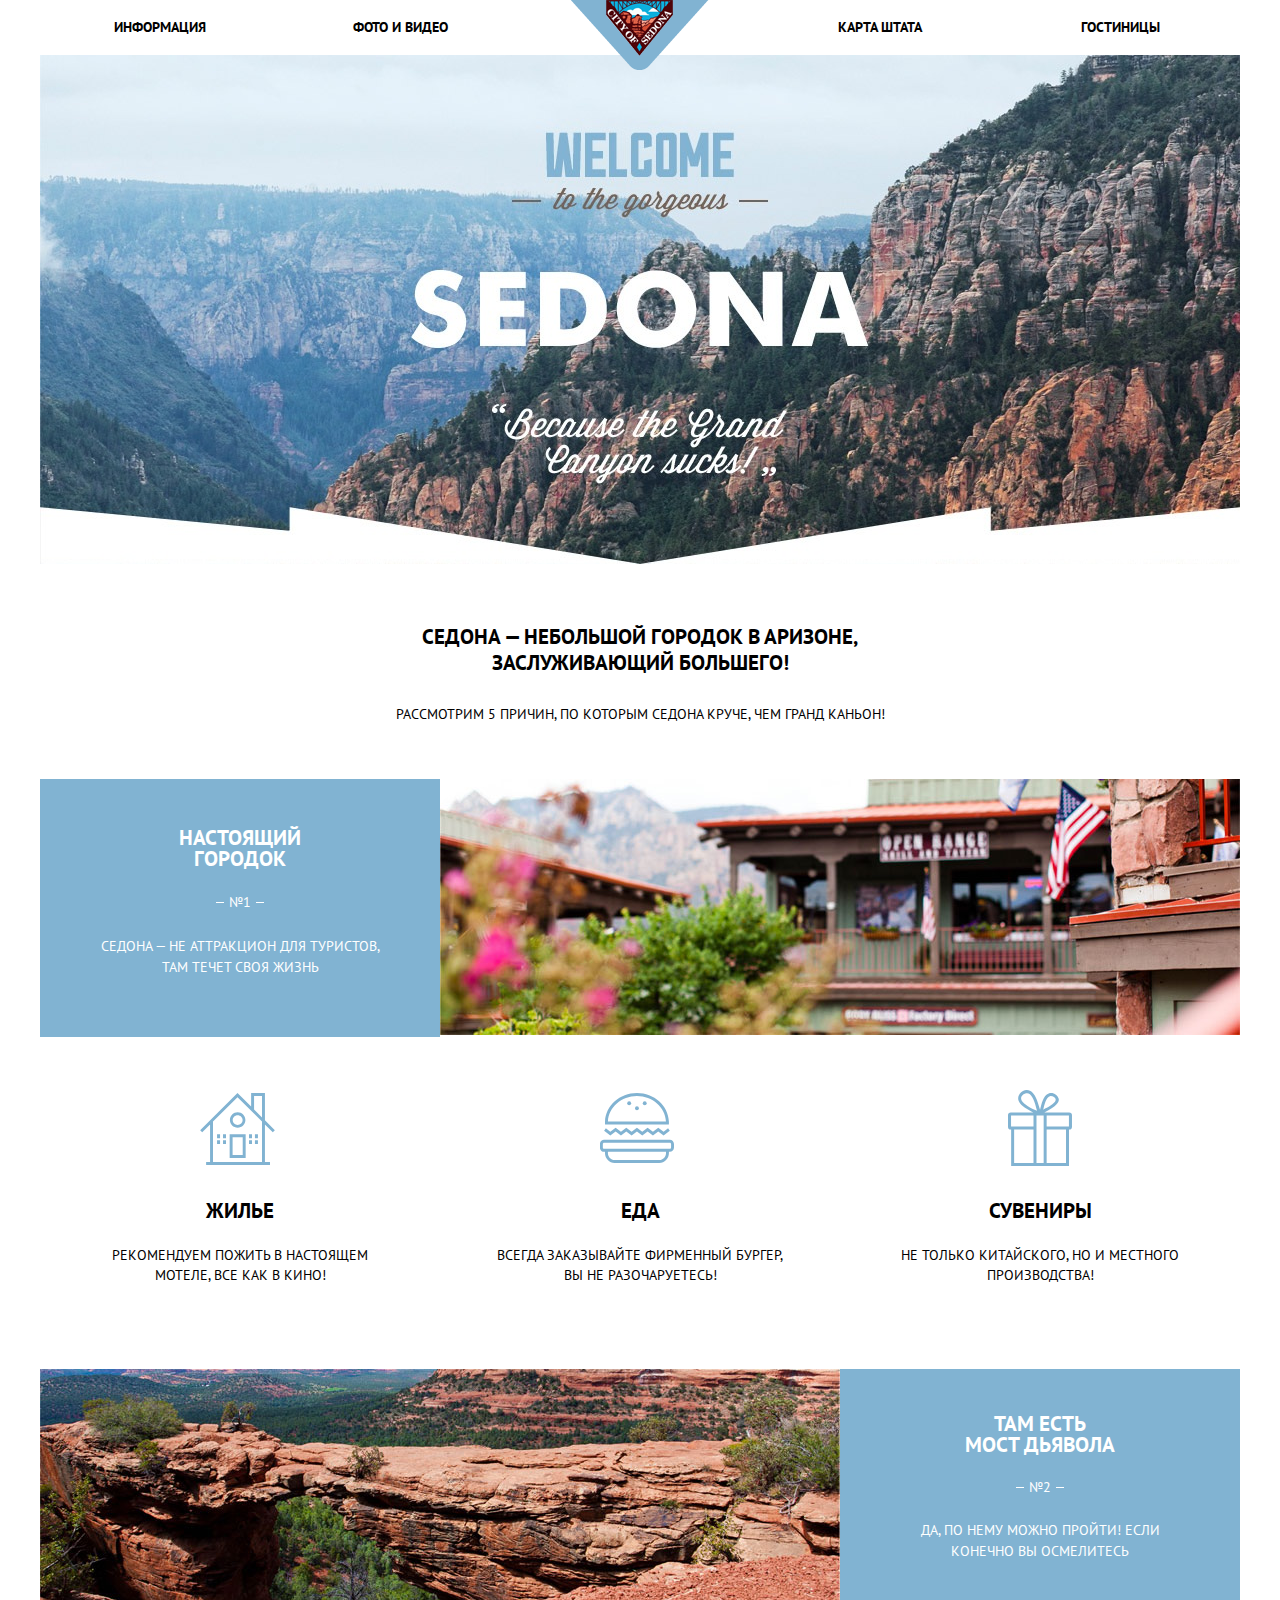
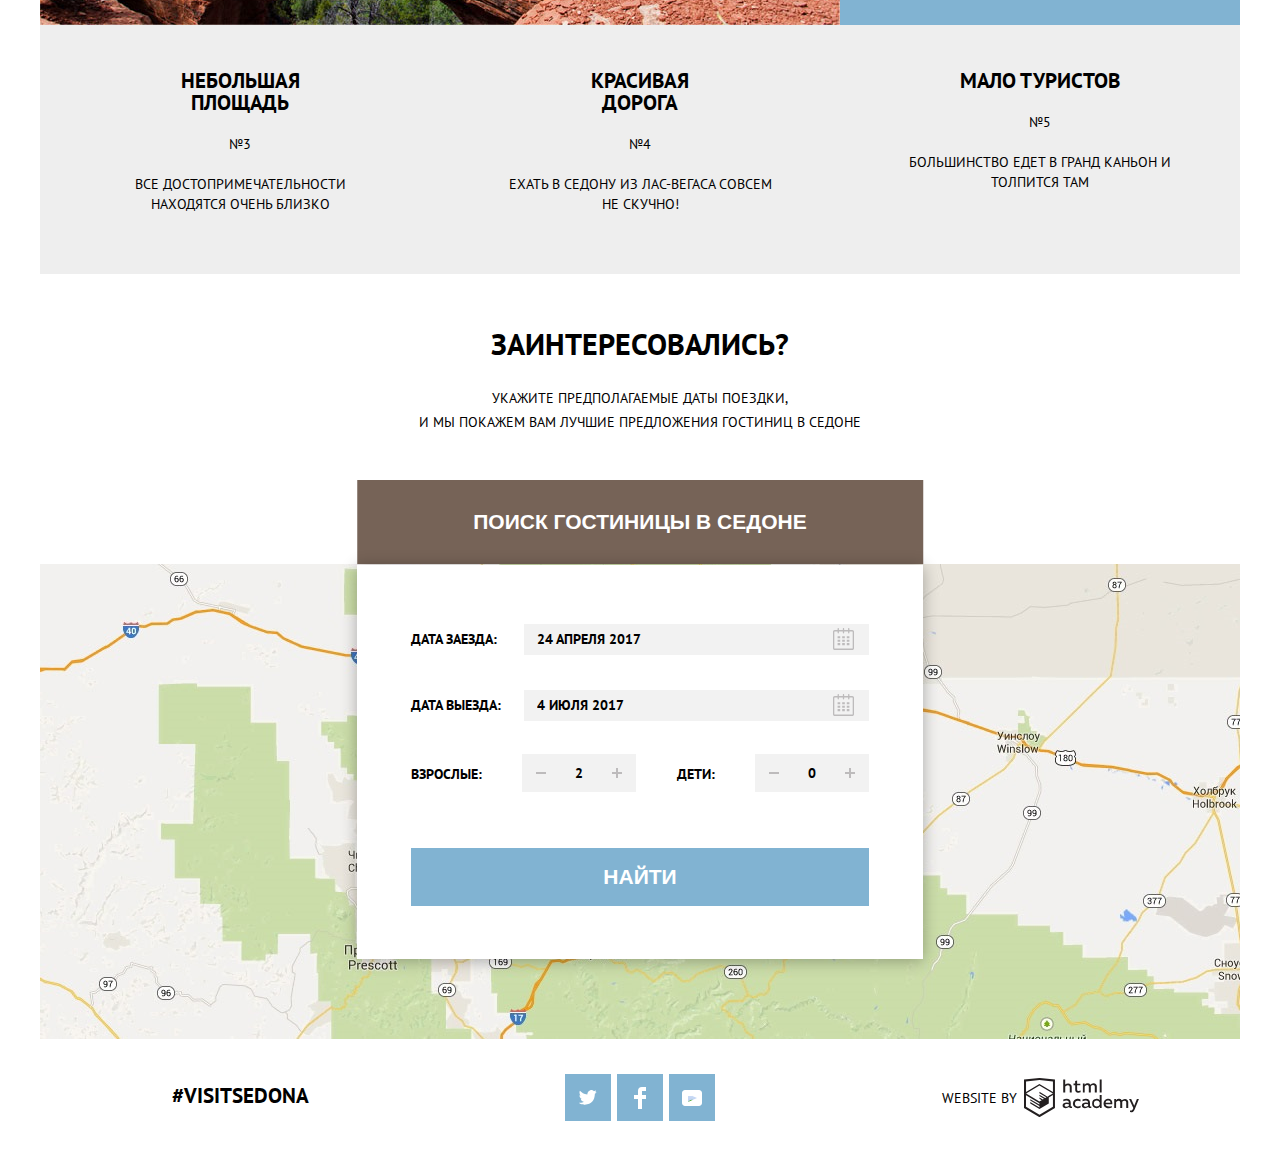
==== index.html @ 38a80d50 "Мелкие правки" ====
<!DOCTYPE html>
<html lang="ru">
  <head>
    <meta charset="utf-8">
    <title>Седона</title>
	  <link href="css/normalize.css" rel="stylesheet">
    <link rel="stylesheet" href="css/style-minimize.css">
	  <link href="https://fonts.googleapis.com/css?family=PT+Sans" rel="stylesheet">
  </head>
  <body>

    <header class="main-header">
      <nav class="main-nav">
        <ul class="site-nav site-nav-left">
          <li><a href="catalog.html">Информация</a></li>
          <li><a href="#">Фото и видео</a></li>
        </ul>
        <div class="site-logo"><img src="img/logo.png" width="138" height="70" alt="Логотип сервиса по бронированию отелей «Седона»"></div>
        <ul class="site-nav site-nav-right">
          <li><a href="#">Карта штата</a></li>
          <li><a href="#">Гостиницы</a></li>
        </ul>
      </nav>
    </header>

    <main>
      <h1 class="visually-hidden">Добро пожаловать в Седону</h1>
      <div class="background-image">
        <img src="img/background.jpg" width="1200" height="509" alt="Добро пожаловать в Седону">
      </div>

      <section class="features">
        <h2 class="visually-hidden">Преимущества</h2>

        <div class="features-header-wrapper">
          <div class="features-header">
            <h2>Седона — небольшой городок в Аризоне, заслуживающий большего!</h2>
    		    <p>Рассмотрим 5 причин, по которым Седона круче, чем Гранд Каньон!</p>
          </div>
        </div>

        <div class="features-wrapper">
		      <ul class="feature-list">
		        <li>
              <h3>Настоящий городок</h3>
              <p class="dashes">№1</p>
              <p>Седона — не аттракцион для туристов, там течет своя жизнь</p>
            </li>
          </ul>
          <img src="img/features-hotel.jpg" width="800" height="256" alt="Фото одного из отелей в Седоне">
        </div>

        <ul class="feature-list-icons">
  	      <li class="feature-list-block house-icon">
            <div>
              <h3>Жилье</h3>
              <p>Рекомендуем пожить в настоящем мотеле, все как в кино!</p>
            </div>
          </li>

          <li class="feature-list-block food-icon">
            <div>
              <h3>Еда</h3>
              <p>Всегда заказывайте фирменный бургер, вы не разочаруетесь!</p>
            </div>
          </li>

	        <li class="feature-list-block souvenir-icon">
            <div>
              <h3>Сувениры</h3>
              <p>Не только китайского, но и местного производства! </p>
            </div>
          </li>
        </ul>

        <div class="features-wrapper">
          <img src="img/features-canyon.jpg" width="800" height="256" alt="Фото одного из отелей в Седоне">
		      <ul class="feature-list devils-bridge">
		        <li>
              <h3>Там есть<br> мост Дьявола</h3>
              <p class="dashes">№2</p>
              <p>Да, по нему можно пройти! Если конечно вы осмелитесь</p>
            </li>
          </ul>
        </div>

        <ul class="feature-list-bottom">
          <li>
            <h3>Небольшая площадь</h3>
            <p>№3</p>
            <p>Все достопримечательности находятся очень близко</p>
          </li>

          <li>
            <h3>Красивая дорога</h3>
            <p>№4</p>
            <p>Ехать в Седону из Лас-Вегаса совсем не скучно!</p>
          </li>

          <li>
            <h3>Мало туристов</h3>
            <p>№5</p>
            <p>Большинство едет в Гранд Каньон и толпится там</p>
          </li>
        </ul>
      </section>

      <section class="appointment">
        <div class="appointment-wrapper">
          <div>
            <h2>Заинтересовались?</h2>
            <p>Укажите предполагаемые даты поездки,<br> и мы покажем вам лучшие предложения гостиниц в Седоне</p>
          </div>
          <button type="button" class="button-show-search">Поиск гостиницы в Седоне</button>
        </div>

				<div class="map-container">
          <iframe src="https://www.google.com/maps/embed?pb=!1m18!1m12!1m3!1d52385.13565749244!2d-111.83015809006805!3d34.85444381567572!2m3!1f0!2f0!3f0!3m2!1i1024!2i768!4f13.1!3m3!1m2!1s0x872da132f942b00d%3A0x5548c523fa6c8efd!2z0KHQtdC00L7QvdCwLCDQkNGA0LjQt9C-0L3QsCA4NjMzNiwg0KHQqNCQ!5e0!3m2!1sru!2sru!4v1505162319874" width="1200" height="475" style="border:0" allowfullscreen></iframe>
          <img src="img/map.jpg" width="1200" height="475" alt="Карта Седоны">
        </div>

      </section>
    </main>

    <footer class="main-footer">
      <div class="container">
        <p>#VISITSEDONA</p>
        <div class="footer-social">
          <ul>
            <li>
              <a class="social-button" href="#"><span class="visually-hidden">Твиттер</span>
                <svg xmlns="http://www.w3.org/2000/svg" width="17.5" height="14.663" viewBox="0 0 17.5 14.663"><path fill-rule="evenodd" clip-rule="evenodd" d="M11.283.153c1.736-.484 3.074.264 3.685 1.15.694-.225 1.372-.47 2.072-.69-.004.841-.538 1.478-.883 1.728.704.165 1.343-.481 1.343-.481-.175.977-1.035 1.746-1.611 1.977-.239 6.592-3.272 10.956-10.382 10.823h-.46c-.422 0-4.29-.45-5.047-1.843 2.341.192 4.011-.412 4.835-1.15-.989-.293-2.761-.464-3.07-2.881.362.105.583.223 1.228.117-1.236-.836-2.608-1.537-2.532-3.685.294.319 1.1.523 1.381.461-.725-.235-2.03-3.281-.921-4.836 1.873 1.812 3.848 3.521 7.369 3.685.216-2.24 1.171-3.74 2.993-4.375z"></path></svg>
              </a></li>
            <li>
              <a class="social-button" href="#"><span class="visually-hidden">Фейсбук</span>
                <svg xmlns="http://www.w3.org/2000/svg" width="12" height="22" viewBox="0 0 12 22"><path fill="#FFF" d="M12 4V0H8a4 4 0 0 0-4 4v4H0v4h4v10h4V12h4V8H8V4h4z"/></svg>
              </a></li>
            <li>
              <a class="social-button" href="#"><span class="visually-hidden">Ютьюб</span>
                <svg xmlns="http://www.w3.org/2000/svg" xmlns:xlink="http://www.w3.org/1999/xlink" width="20" height="16" viewBox="0 0 20 16"><image overflow="visible" width="20" height="16" xlink:href="youtube.png"/><path fill="#FFF" d="M17 0H3C1.35 0 0 1.35 0 3v10c0 1.65 1.35 3 3 3h14c1.65 0 3-1.35 3-3V3c0-1.65-1.35-3-3-3zM6.027 11.998V4.002L15.014 8l-8.987 3.998z"/></svg>
              </a></li>
          </ul>
        </div>
        <div class="copyright-wrapper">
          Website by
          <a class="copyright-button" href="https://htmlacademy.ru/intensive/htmlcss"><span class="visually-hidden">HTML Academy</span>
            <svg id="Layer_1" data-name="Layer 1" xmlns="http://www.w3.org/2000/svg" viewBox="0 0 108.08 36.85"><title>logo-htmlacademy-small1</title><path fill="#231f20"  d="M44.61,26.88a2,2,0,0,0,.55-0.1v1.33a3.25,3.25,0,0,1-1.18.21,1.67,1.67,0,0,1-1.67-1,4.84,4.84,0,0,1-3.14,1.08c-1.51,0-2.91-.83-2.91-2.55,0-2.13,2-2.79,3.71-2.79a11.08,11.08,0,0,1,2.17.25v-0.3c0-1-.76-1.77-2.19-1.77a7.42,7.42,0,0,0-3,.64v-1.7a10.21,10.21,0,0,1,3.19-.55c2.36,0,3.81,1.12,3.81,3.65v3a0.54,0.54,0,0,0,.49.59h0.17Zm-6.44-1.13A1.35,1.35,0,0,0,39.63,27h0.11a3.39,3.39,0,0,0,2.41-1V24.58a9.72,9.72,0,0,0-1.81-.21c-1,0-2.16.33-2.16,1.38h0Zm12.36-6.11a5,5,0,0,1,2.57.64V22a4.08,4.08,0,0,0-2.3-.7,2.75,2.75,0,1,0,0,5.49,5,5,0,0,0,2.43-.64v1.71a6.27,6.27,0,0,1-2.76.57A4.21,4.21,0,0,1,46,24.51q0-.21,0-0.41a4.32,4.32,0,0,1,4.18-4.46h0.38Zm12.17,7.24a2,2,0,0,0,.55-0.1v1.33a3.25,3.25,0,0,1-1.18.21,1.67,1.67,0,0,1-1.67-1,4.84,4.84,0,0,1-3.14,1.08c-1.51,0-2.91-.83-2.91-2.55,0-2.13,2-2.79,3.71-2.79a11.08,11.08,0,0,1,2.17.25v-0.3c0-1-.76-1.77-2.19-1.77a7.42,7.42,0,0,0-3,.64v-1.7a10.21,10.21,0,0,1,3.19-.55c2.36,0,3.81,1.12,3.81,3.65v3a0.54,0.54,0,0,0,.49.59h0.17Zm-6.44-1.13A1.35,1.35,0,0,0,57.73,27h0.11a3.39,3.39,0,0,0,2.41-1V24.58a9.72,9.72,0,0,0-1.81-.21c-1.06,0-2.16.33-2.16,1.38h0ZM73,16V28.2H71.35V26.88a3.88,3.88,0,0,1-3.19,1.54,4.4,4.4,0,0,1,0-8.78,3.81,3.81,0,0,1,3,1.3V16H73Zm-4.53,5.22a2.76,2.76,0,1,0,0,5.52A2.86,2.86,0,0,0,71.15,25V23A2.91,2.91,0,0,0,68.49,21.27ZM79,19.64c3.31,0,4.46,2.68,3.92,5.09H76.7c0.21,1.5,1.67,2.11,3.19,2.11a6.11,6.11,0,0,0,2.64-.59v1.6a7.14,7.14,0,0,1-3,.57C77,28.42,74.78,27,74.78,24a4.18,4.18,0,0,1,4-4.39H79Zm0.09,1.54a2.28,2.28,0,0,0-2.44,2.1v0.06H81.3A2,2,0,0,0,79.13,21.18Zm5.73,7V19.87h1.65v1a3.81,3.81,0,0,1,2.78-1.27A2.86,2.86,0,0,1,91.89,21a4.12,4.12,0,0,1,2.91-1.33A3.06,3.06,0,0,1,98,23V28.2h-1.9V23.05a1.59,1.59,0,0,0-1.42-1.75H94.42a2.8,2.8,0,0,0-2.07,1.12V28.2h-1.9V23.05A1.59,1.59,0,0,0,89,21.31H88.8a3,3,0,0,0-2.21,1.29v5.63H84.86Zm21.31-8.33h1.9l-3.91,9.46c-0.9,2.17-2.09,2.86-3.35,2.86a4.76,4.76,0,0,1-1.1-.14V30.46a2.86,2.86,0,0,0,.85.12c0.9,0,1.58-.64,2.07-1.9l0.17-.42-4-8.4h2l2.86,6.29ZM38.73,1.46V6.22a3.81,3.81,0,0,1,2.7-1.14,3.25,3.25,0,0,1,3.44,3.4v5.15H43V8.72a1.81,1.81,0,0,0-1.61-2h-0.3a2.93,2.93,0,0,0-2.32,1.39v5.52h-1.9V1.46h1.9ZM49.94,2.31v3h3V6.91h-3v3.81c0,1.1.5,1.46,1.58,1.46a4.49,4.49,0,0,0,1.69-.33v1.6A6.8,6.8,0,0,1,51,13.8a2.55,2.55,0,0,1-2.86-2.74V6.89H46.58V5.26h1.5V2.74Zm5.4,11.31V5.28H57v1A3.81,3.81,0,0,1,59.77,5a2.86,2.86,0,0,1,2.6,1.33A4.12,4.12,0,0,1,65.28,5,3.06,3.06,0,0,1,68.44,8.4v5.21h-1.9V8.46a1.59,1.59,0,0,0-1.42-1.75H64.89a2.8,2.8,0,0,0-2.07,1.12v5.78h-1.9V8.46A1.59,1.59,0,0,0,59.5,6.71H59.27A3,3,0,0,0,57.06,8v5.63H55.34ZM71.17,1.45H73V13.6H71.17V1.45ZM14.71,0H14.55L0,1.54V28.21l14.55,8.66,14.55-8.66V1.54Zm12.5,27.1L14.55,34.64,1.9,27.12V16.18l12.59,7.5V25L5.86,19.9v1.31l8.68,5.21v1.39L5.87,22.65V24l8.68,5.21,8.75-5.24V18.31L27.2,16V27.12Zm0-12.53-3.48,2-1.6,1L14.51,13v1.31L21,18.23H21l-0.14.09-1,.54-5.37-3.2V17l4.24,2.52-1,.67-3.2-1.9v1.31l2.1,1.24L14.5,22.1,2,14.65,14.51,7.11Zm0-1.32L14.49,5.76,1.91,13.25v-10L14.56,1.92,27.21,3.25v10h0Z" transform="translate(0 -0.02)"/></svg>
          </a>
        </div>
      </div>
    </footer>

    <section class="modal-search">
      <h2 class="visually-hidden">Форма ввода данных для поиска гостиниц</h2>

		 <form class="appointment-form" action="https://echo.htmlacademy.ru" method="post">
        <div class="modal-form-container">

					<p class="modal-search-block">
            <label for="date-in-input">Дата заезда:</label>
            <input type="text" name="date-in" class="appointment-form-date" id="date-in-input" value="24 апреля 2017">
						<button type="button" class="calendar-button calendar-button-in" value="Календарь"><svg xmlns="http://www.w3.org/2000/svg" width="21" height="22" viewBox="0 0 21 22"  fill="#bdbbbc"><path d="M19.251 2.025h-2.845V.648c0-.381-.294-.689-.656-.689-.363 0-.656.308-.656.689v1.377h-3.938V.648c0-.381-.294-.689-.655-.689-.363 0-.657.308-.657.689v1.377H5.906V.648c0-.381-.294-.689-.656-.689-.363 0-.657.308-.657.689v1.377H1.75C.784 2.025 0 2.847 0 3.862v16.302C0 21.179.784 22 1.75 22h17.501c.966 0 1.749-.821 1.749-1.836V3.862c0-1.015-.783-1.837-1.749-1.837zm.437 18.139a.448.448 0 0 1-.437.459H1.75a.45.45 0 0 1-.438-.459V3.862a.45.45 0 0 1 .438-.459h2.844v1.378c0 .381.294.689.657.689.362 0 .656-.308.656-.689V3.403h3.938v1.378c0 .381.294.689.657.689.361 0 .655-.308.655-.689V3.403h3.938v1.378c0 .381.293.689.656.689.362 0 .656-.308.656-.689V3.403h2.845c.241 0 .437.206.437.459v16.302z"/><path d="M4.594 8.225h2.625v2.066H4.594zM4.594 11.668h2.625v2.067H4.594zM4.594 15.112h2.625v2.066H4.594zM9.188 15.112h2.625v2.066H9.188zM9.188 11.668h2.625v2.067H9.188zM9.188 8.225h2.625v2.066H9.188zM13.781 15.112h2.625v2.066h-2.625zM13.781 11.668h2.625v2.067h-2.625zM13.781 8.225h2.625v2.066h-2.625z"/></svg></button>
          </p>

          <p class="modal-search-block">
            <label for="date-out-input">Дата выезда:</label>
            <input type="text" name="date-out" class="appointment-form-date" id="date-out-input" value="4 июля 2017">
						<button type="button" class="calendar-button calendar-button-out" value="Календарь"><svg xmlns="http://www.w3.org/2000/svg" width="21" height="22" viewBox="0 0 21 22"  fill="#bdbbbc"><path d="M19.251 2.025h-2.845V.648c0-.381-.294-.689-.656-.689-.363 0-.656.308-.656.689v1.377h-3.938V.648c0-.381-.294-.689-.655-.689-.363 0-.657.308-.657.689v1.377H5.906V.648c0-.381-.294-.689-.656-.689-.363 0-.657.308-.657.689v1.377H1.75C.784 2.025 0 2.847 0 3.862v16.302C0 21.179.784 22 1.75 22h17.501c.966 0 1.749-.821 1.749-1.836V3.862c0-1.015-.783-1.837-1.749-1.837zm.437 18.139a.448.448 0 0 1-.437.459H1.75a.45.45 0 0 1-.438-.459V3.862a.45.45 0 0 1 .438-.459h2.844v1.378c0 .381.294.689.657.689.362 0 .656-.308.656-.689V3.403h3.938v1.378c0 .381.294.689.657.689.361 0 .655-.308.655-.689V3.403h3.938v1.378c0 .381.293.689.656.689.362 0 .656-.308.656-.689V3.403h2.845c.241 0 .437.206.437.459v16.302z"/><path d="M4.594 8.225h2.625v2.066H4.594zM4.594 11.668h2.625v2.067H4.594zM4.594 15.112h2.625v2.066H4.594zM9.188 15.112h2.625v2.066H9.188zM9.188 11.668h2.625v2.067H9.188zM9.188 8.225h2.625v2.066H9.188zM13.781 15.112h2.625v2.066h-2.625zM13.781 11.668h2.625v2.067h-2.625zM13.781 8.225h2.625v2.066h-2.625z"/></svg></button>
          </p>

          <p class="modal-search-block people-count-wrapper">
            <label for="adults-count">Взрослые:</label>
							<button type="button" class="modal-btn" value="Меньше на 1"></button>
              <input type="text" name="adults" class="appointment-form-date people-count" id="adults-count" value="2" pattern="^[ 0-9]+$">
							<button type="button" class="modal-btn plus-btn" value="Больше на 1"></button>
            <label for="children-count" class="children-label">Дети:</label>
							<button type="button" class="modal-btn" value="Меньше на 1"></button>
							<input type="text" name="children" class="appointment-form-date people-count" id="children-count" value="0" pattern="^[ 0-9]+$">
							<button type="button" class="modal-btn plus-btn" value="Больше на 1"></button>
          </p>

          <button type="submit" class="button-submit-search button">Найти</button>

        </div>
      </form>

    </section>

		<script type="text/javascript" src="js/modal-minimize.js"></script>

  </body>
</html>
---- css/style-minimize.css ----
@font-face{font-family:"PT Sans";src:local("PT Sans"),url(fonts/ptsans.woff)}.site-nav,body{width:1200px;background-color:#fff}body{font-family:"PT Sans","Arial",sans-serif;line-height:26px;color:#000;font-weight:400;text-transform:uppercase;vertical-align:middle;z-index:1;padding:0 40px}a{text-decoration:none}.visually-hidden{position:absolute!important;clip:rect(1px 1px 1px 1px);clip:rect(1px,1px,1px,1px);padding:0!important;border:0!important;height:1px!important;width:1px!important;overflow:hidden}.site-nav{display:-webkit-box;display:-ms-flexbox;display:flex;-ms-flex-wrap:wrap;flex-wrap:wrap;min-height:50px;margin:0;padding:0;list-style:none}.main-nav{display:flex;align-items:flex-start;position:relative}.site-logo{width:310px;margin:0;height:55px;padding:0}.site-nav-right{justify-content:flex-end}.site-nav-left{justify-content:flex-start}.feature-list-block div,.site-nav a,body{margin:0;font-size:14px;text-align:center}.site-nav a{font-family:"PT Sans","Arial",sans-serif;color:#000;font-weight:700;text-decoration:none;text-transform:uppercase;vertical-align:middle;width:auto;padding:0;line-height:26px}.info-wrapper h3:hover,.site-nav a:hover{color:#81b3d2}.site-nav a:active{color:#dbdbdb}.site-nav .current,.site-nav .current-page{color:#766357}.site-nav li{width:240px;margin:0;padding:12px 0 15px}.background-image{width:1200px;height:510px;margin:0 0 -1px;padding:0;background-color:#81b3d2}.features-header-wrapper{display:block;margin:0;padding:0}.features-header{display:inline-block;margin:0;padding:60px 300px 38px;font-size:14px;line-height:26px;vertical-align:middle;background-color:#fff}.features-header h2{margin:0 0 25px;font-size:21px;line-height:26px}.features-wrapper{display:-webkit-box;display:-ms-flexbox;display:flex;width:1200px;margin:0;padding:0}.features-wrapper img{background:#fd7c6e}.feature-list{width:400px;margin:0;padding:0;color:#fff;list-style:none;background-color:#81b3d2}.feature-list li{padding:27px 50px 45px}.feature-list h3{padding-left:60px;padding-right:60px;font-size:21px;line-height:21px}.feature-list p{position:relative;margin-top:23px;font-size:14px;line-height:21px}.dashes::after,.dashes::before{content:"";position:absolute;top:10px;width:8px;height:1px;margin:0;padding:0;background:#fff}.dashes::before{left:126px}.dashes::after{right:126px}.devils-bridge h3{margin-top:17px}.devils-bridge p{margin-top:22px}.feature-list-icons{display:-webkit-box;display:-ms-flexbox;display:flex;flex-wrap:wrap;margin:0;padding:0;color:#000;list-style:none;background-color:#fff}.feature-list-block{position:relative;margin:0;padding:0}.feature-list-block div{width:300px;padding:166px 50px 70px;line-height:20px}.feature-list-block h3{display:inline-block;padding:0;margin:0 0 13px;font-size:12px;line-height:15px;vertical-align:middle}.food-icon::after,.house-icon::after{content:"";position:absolute;top:56px;left:160px}.house-icon::after{background:url(../img/icon-1.svg) no-repeat;width:75px;height:72px}.food-icon::after{width:74px;height:70px;background:url(../img/icon-3.svg) no-repeat}.souvenir-icon::after{content:"";position:absolute;width:64px;height:76px;top:53px;left:168px;background:url(../img/icon-2.svg) no-repeat}.feature-list-icons h3{font-size:21px}.feature-list-bottom{display:-webkit-box;display:-ms-flexbox;display:flex;flex-wrap:wrap;width:1200px;margin:0;padding:0;color:#000;list-style:none;background-color:#eee}.feature-list-bottom li{width:400px;margin:0;padding:0}.feature-list-bottom h3{display:inline-block;margin:0;padding:45px 120px 0;font-size:21px;line-height:22px;vertical-align:middle}.feature-list-bottom p{margin:0;padding:20px 60px 0;font-size:14px;line-height:20px}.feature-list-bottom p:last-child{padding-bottom:60px}.appointment-wrapper,.button-show-search{margin:0;text-align:center;vertical-align:middle}.appointment-wrapper{display:-webkit-box;display:-ms-flexbox;display:flex;-webkit-box-orient:vertical;-webkit-box-direction:normal;-ms-flex-direction:column;flex-direction:column;width:1200px;position:relative;padding:0;color:#000;background-color:#fff}.appointment-wrapper div{margin:0;padding:0 300px 130px}.appointment-wrapper h2{padding:0;margin:50px 0 23px;font-size:30px;line-height:1.3em}.appointment-wrapper p{margin:0;padding:0;font-size:14px;line-height:24px}.button-show-search{display:inline-block;position:absolute;bottom:0;left:50%;transform:translateX(-50%);padding:30px 116px;color:#fff;font-size:21px;font-weight:700;text-transform:uppercase;background-color:#766357;border:0;cursor:pointer}.button-show-search:hover{background-color:#604e43}.button-show-search:focus{color:#857871;background-color:#503e33}.map-container{position:relative;width:1200px;height:475px;margin:0;padding:0;z-index:2;border:0}.map-container img{position:absolute;top:0;left:0;z-index:-1;background:#cbdda9}.main-footer{height:70px;margin:0;padding:24px 0;background-color:#fff}.footer-social .social-button,.main-footer .container{display:-webkit-box;display:-ms-flexbox;display:flex}.main-footer p{width:200px;height:70px;margin:20px 225px auto 100px;padding:0;font-size:21px;line-height:26px;font-weight:600}.footer-social{width:155px;text-align:center}.copyright-wrapper,.main-footer ul{display:-webkit-box;display:-ms-flexbox;display:flex;padding:0}.main-footer ul{-webkit-box-pack:justify;-ms-flex-pack:justify;justify-content:space-between;-ms-flex-wrap:wrap;flex-wrap:wrap;list-style:none;width:150px;margin:11px 0 0}.footer-social .social-button{-webkit-box-align:center;-ms-flex-align:center;align-items:center;-webkit-box-pack:center;-ms-flex-pack:center;justify-content:center;width:46px;height:47px;background-color:#81b3d2;fill:#fff}.social-button:hover{background-color:#669ec0}.social-button:active,.social-button:active path{background:#5496bd;fill:#88b6d1}.copyright-wrapper{-webkit-box-align:center;-ms-flex-align:center;align-items:center;width:200px;height:70px;margin:0 70px 0 222px;font-size:14px;line-height:26px}.copyright-wrapper .copyright-button{-ms-flex-item-align:center;align-self:center;width:115px;height:40px;margin:0 0 0 7px;padding:0}.copyright-button:hover path{fill:#81b3d2}.copyright-button:active path{fill:#bdbbbc}@keyframes bounce{0%{transform:translateY(-100px)}70%{transform:translateY(30px)}90%{transform:translateY(-10px)}to{transform:translateY(0)}}@keyframes shake{0%,to{transform:translateX(0)}10%,30%,50%,70%,90%{transform:translateX(-10px)}20%,40%,60%,80%{transform:translateX(10px)}}.modal-off{display:none}.modal-search{position:absolute;left:357px;top:2165px;width:566px;height:394px;margin:0;padding:0;font-weight:600;background-color:#fff;z-index:3;-webkit-box-shadow:0 2px 15px 0 rgba(0,1,1,.3);box-shadow:0 2px 15px 0 rgba(0,1,1,.3);animation:bounce .6s}.modal-error{animation:shake .6s}.modal-form-container{position:relative;display:inline-block;width:458px;height:300px;margin:41px auto 0;padding:0;vertical-align:middle}.modal-search-block{display:-webkit-box;display:-ms-flexbox;display:flex;-webkit-box-align:center;-ms-flex-align:center;align-items:center;height:66px;margin:0;padding:0}.appointment-form input[type=text]{-webkit-box-sizing:border-box;box-sizing:border-box;width:345px;margin-left:auto;padding:5px 40px 5px 13px;outline:0;font-size:14px;line-height:21px;font-family:"PT Sans","Arial",sans-serif;font-weight:600;color:#000;text-transform:uppercase;border:0;background-color:#f2f2f2}.appointment-form input:hover{background-color:#ebebeb}.appointment-form input:active,.appointment-form input:focus{background-color:#fff;-webkit-box-shadow:inset 0 0 0 2px #ebebeb;box-shadow:inset 0 0 0 2px #ebebeb}.calendar-button{position:absolute;width:21px;height:22px;margin:0;padding:0;border:0;background-color:transparent;cursor:pointer}.calendar-button-in{top:22px;right:15px}.calendar-button-out{top:88px;right:15px}.arrows:hover path,.calendar-button svg:hover{fill:#000}.calendar-button svg:focus{fill:#81b3d2;outline:thin dotted;outline:5px auto -webkit-focus-ring-color}.arrows:active path,.calendar-button svg:active,.current-arrow path{fill:#81b3d2}.people-count-wrapper{margin-top:2px}.people-count-wrapper label{margin-top:1px;margin-right:auto}.people-count-wrapper .children-label{margin-left:auto;margin-right:auto}.button-submit-search,.people-count-wrapper input[type=text]{text-transform:uppercase;text-align:center;vertical-align:middle;font-weight:700;border:0}.people-count-wrapper input[type=text]{display:inline-block;margin:0;padding:0;width:38px;height:38px;background-color:#f2f2f2}.modal-btn:hover,.people-count-wrapper input[type=text]:hover{background:#ebebeb}.modal-btn{display:-webkit-box;display:-ms-flexbox;display:flex;-webkit-box-pack:center;-ms-flex-pack:center;justify-content:center;-webkit-box-align:center;-ms-flex-align:center;align-items:center;width:38px;height:38px;border:0;background-color:#f2f2f2;font-size:0;cursor:pointer}.modal-btn::before,.plus-btn::after{content:"";position:absolute;display:inline-block;width:10px;height:2px;margin:0;padding:0;vertical-align:middle;background:#bdbbbc}.plus-btn::after{-webkit-transform:rotate(90deg);-ms-transform:rotate(90deg);transform:rotate(90deg)}.modal-btn:hover::before,.plus-btn:hover::after{background:#000}.modal-btn:active::before,.plus-btn:active::after{background:#81b3d2}.button-submit-search{position:absolute;bottom:0;left:0;width:458px;height:58px;color:#fff;font-size:21px;background-color:#81b3d2;cursor:pointer}.button-submit-search:hover{background-color:#669ec0}.button-submit-search:focus{color:#88b6d1;background-color:#5496bd}.filter-form,.filter-section ul{display:-webkit-box;display:-ms-flexbox;display:flex;margin:0;padding:0}.filter-form{-webkit-box-pack:start;-ms-flex-pack:start;justify-content:flex-start;width:1200px;min-height:220px;font-family:'PT Sans',"Arial",sans-serif;font-size:14px;line-height:21px;color:#fff;text-transform:uppercase;text-align:left;vertical-align:middle;font-weight:400;background-image:url(../img/filter-bg.jpg);background-position:50% 20%;background-repeat:no-repeat;background-color:#81b3d2}.filter-section legend{margin:0;padding:3px 0 0;font-family:"PT Sans","Arial",sans-serif;font-size:16px;line-height:21px;font-weight:600}.filter-section fieldset{margin:25px 50px 10px 60px;padding:13px 0 0 10px;border:0}.filter-section ul{-webkit-box-orient:vertical;-webkit-box-direction:normal;-ms-flex-direction:column;flex-direction:column;-webkit-box-align:start;-ms-flex-align:start;align-items:flex-start;list-style:none}.filter-section li{margin-top:10px;margin-bottom:14px}.filter-container input[type=checkbox]{position:absolute;clip:rect(0,0,0,0)}.filter-container input[type=checkbox]+label{font-size:14px;line-height:21px;color:#fff;cursor:pointer}.filter-container input[type=checkbox]+label::before{display:inline-block;content:"";width:27px;height:23px;margin:0 10px 0 0;padding:0;vertical-align:middle;background:url(../img/checkbox-off.svg) no-repeat}.filter-container input:checked+label::before{background:url(../img/checkbox-on.svg) no-repeat}.filter-container input[type=checkbox]:focus+label{outline:thin dotted;outline:5px auto -webkit-focus-ring-color}.filter-section .filter-range{width:315px;margin:22px auto 0 295px;color:#fff;-webkit-transform:uppercase;-ms-transform:uppercase;transform:uppercase}.filter-range legend{font-weight:600;font-size:16px;line-height:21px}.price-controls{position:relative;height:33px;margin-bottom:20px;font-size:0;border:2px solid #fff;border-radius:2px}.price-controls::after{content:"";position:absolute;top:50%;left:50%;width:2px;height:22px;-webkit-transform:translate(-50%,-50%);-ms-transform:translate(-50%,-50%);transform:translate(-50%,-50%);background:#fff}.price-controls label{display:inline-block;font-size:14px;line-height:38px;vertical-align:top;cursor:pointer}.price-controls .max-price,.price-controls .min-price{width:90px;padding-left:65px}.price-controls input{width:50px;margin:0;color:inherit;font-size:14px;line-height:21px;font-family:"PT Sans","Arial",sans-serif;background:0 0;border:0;outline:0}.range-controls{position:relative;margin-bottom:32px}.range-controls .scale{height:2px;background:rgba(255,255,255,.3)}.range-controls .bar{width:80%;height:2px;background:#fff}.range-toggle{position:absolute;top:-9px;width:4px;height:4px;background:#ababab;border:8px solid #fff;border-radius:50%;-webkit-box-shadow:0 2px 1px 0 rgba(0,1,1,.2);box-shadow:0 2px 1px 0 rgba(0,1,1,.2);cursor:pointer}.range-toggle-min{left:0}.range-toggle-max{left:80%}.range-toggle:hover{background:#1c4f80}.filter-button{display:block;margin:0 auto;padding:6px 35px;font-size:14px;line-height:20px;color:#fff;text-transform:uppercase;background:0 0;border:2px solid #fff;border-radius:2px;cursor:pointer}.filter-button:hover{color:#000;background-color:#fff}.search-result-wrapper{display:-webkit-box;display:-ms-flexbox;display:flex;-webkit-box-align:baseline;-ms-flex-align:baseline;align-items:baseline;padding:5px 0 9px;background:#fff}.sort-item{margin-right:45px;margin-left:70px;font-size:21px;line-height:26px}.search-result-filter{display:-webkit-box;display:-ms-flexbox;display:flex;margin:0 auto 0 0;padding:0;list-style:none}.search-result-filter span{margin-right:45px;font-size:12px;line-height:18px;color:#000;font-weight:600}.search-result-filter a{margin-right:30px;font-size:12px;line-height:18px;text-decoration:none;color:rgba(0,0,0,.302);border-bottom:1px dashed #81b3d2}.search-result-filter .active-link,.search-result-filter .current-filter,.search-result-filter a:active,.search-result-filter a:hover{color:#81b3d2;border:0}.search-filter-arrows{display:inline-block;margin:0 73px 0 0;padding:0;vertical-align:middle;cursor:pointer}.arrows:first-child{margin:0 9px 0 0;padding:0}.catalog-list-wrapper{display:-webkit-box;display:-ms-flexbox;display:flex;-webkit-box-orient:horizontal;-webkit-box-direction:normal;-ms-flex-direction:row;flex-direction:row;-webkit-box-align:center;-ms-flex-align:center;align-items:center;width:1200px;padding:30px 0;background-color:#fff;border-top:1px solid rgba(0,0,0,.302)}.catalog-list-wrapper:last-child{padding-bottom:29px;border-bottom:1px solid rgba(0,0,0,.302)}.image-wrapper{width:135px;height:90px;margin:0 0 0 71px}.info-wrapper{width:800px;min-height:90px;margin:0 0 0 29px;padding:0 7px}.info-wrapper h3{padding:0;margin:-5px 0 8px;font-size:21px;line-height:26px;font-weight:600;text-align:left;cursor:pointer}.info-wrapper h3:active{color:rgba(0,0,0,.302)}.info-wrapper-text{margin:0 0 14px;padding:0}.info-wrapper-text span{width:110px;margin-right:5px;font-size:14px;line-height:21px;text-align:left}.info-wrapper-btn,.info-wrapper-text{display:-webkit-box;display:-ms-flexbox;display:flex}.info-wrapper-btn a{margin-right:7px}.booking{width:140px;margin:0;padding:0}.catalog-btn{margin:0;padding:3px 10px;color:#fff;font-family:"PT sans","Arial",sans-serif;font-size:14px;line-height:21px;font-weight:600;text-align:center;vertical-align:middle;background:#81b3d2}.catalog-btn:hover{background:#669ec0}.catalog-btn:active{color:#88b6d1;background:#5496bd}.booking-btn{background:#766357}.booking-btn:hover{background:#604e43}.booking-btn:active{color:#857871;background:#503e33}.rating-wrapper{position:relative;width:115px;height:90px;padding:0;margin:0 72px 0 auto}.rating-wrapper::before{position:absolute;content:"";width:72px;height:19px;margin:0;padding:0;right:0;background-image:url(../img/star.svg);background-repeat:repeat-x}.three-stars::before{width:55px}.two-stars::before{width:35px}.rating-wrapper span{position:absolute;bottom:0;left:0;width:110px;margin:0;padding:2px 0;vertical-align:middle;font-size:14px;line-height:21px;font-weight:400;color:#666;background:#f2f2f2}
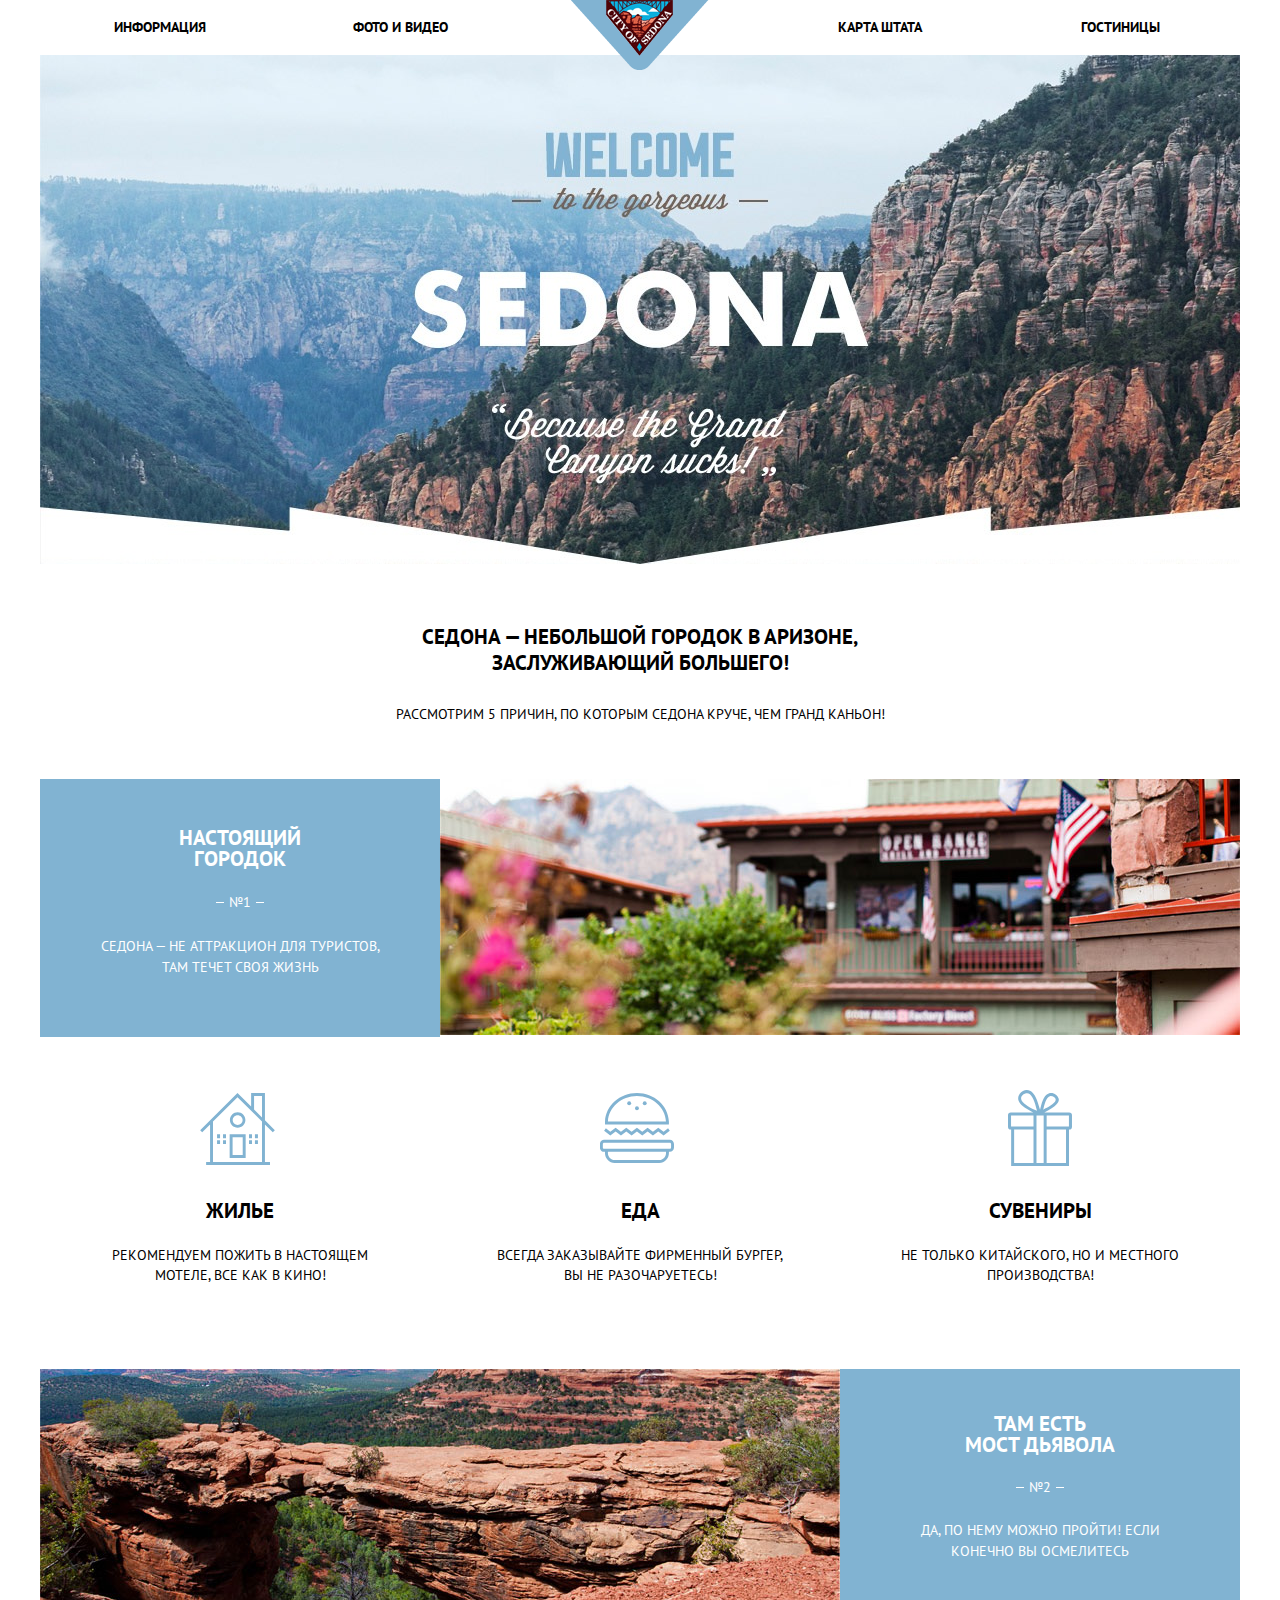
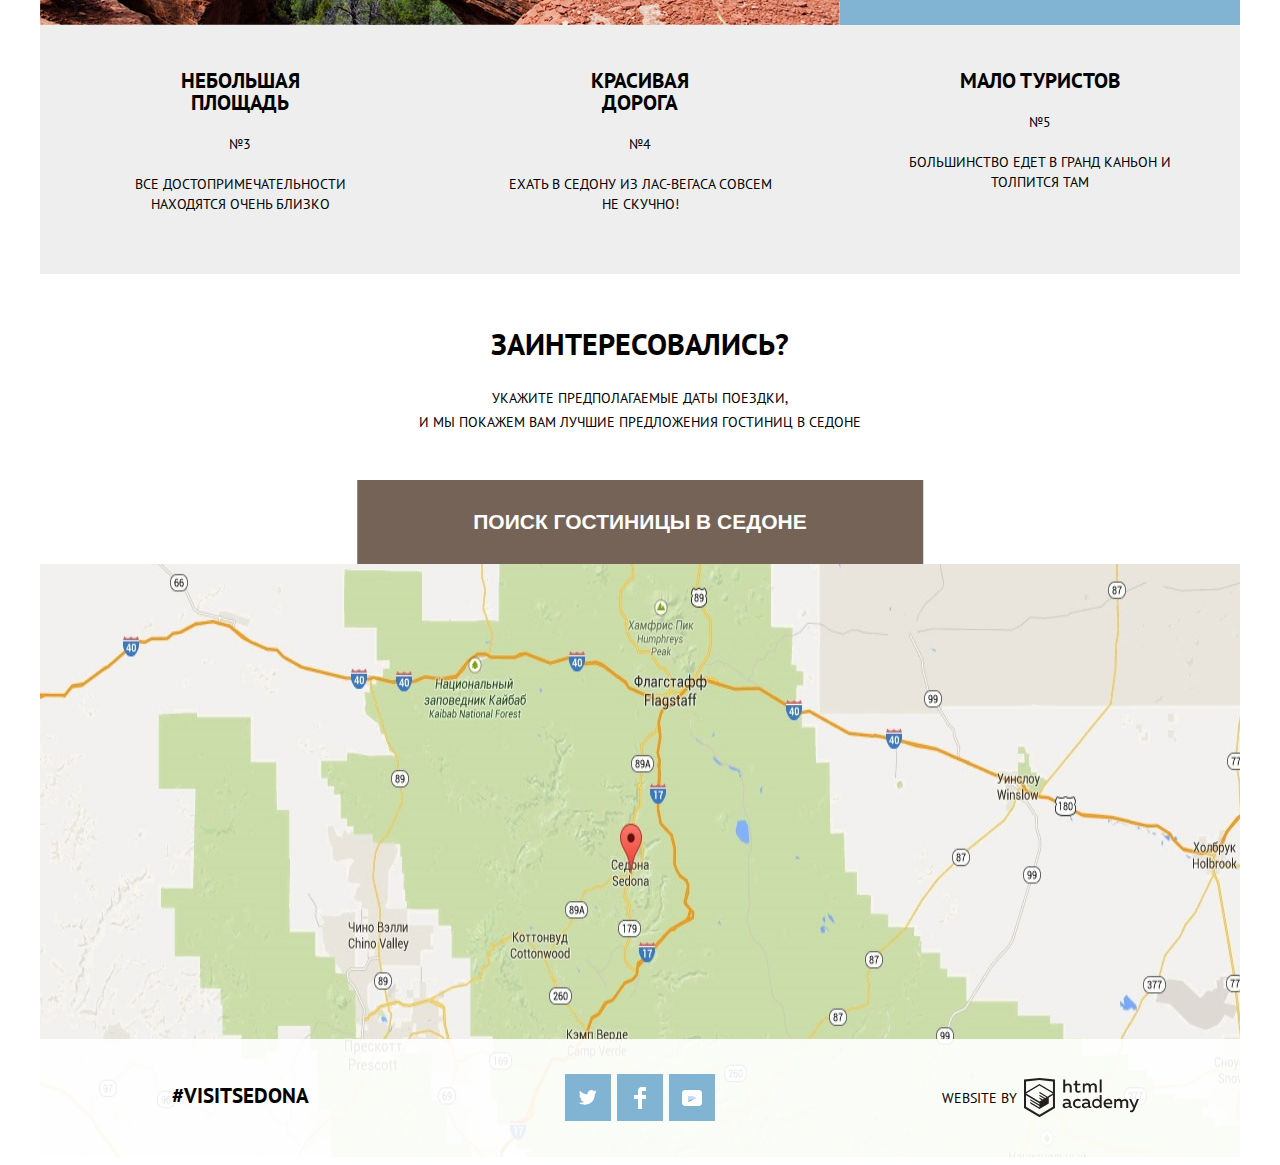
==== commit 18c17984: "Свежие правки" ====
--- a/index.html
+++ b/index.html
@@ -4,7 +4,7 @@
     <meta charset="utf-8">
     <title>Седона</title>
 	  <link href="css/normalize.css" rel="stylesheet">
-    <link rel="stylesheet" href="css/style-minimize.css">
+    <link rel="stylesheet" href="css/style.css">
 	  <link href="https://fonts.googleapis.com/css?family=PT+Sans" rel="stylesheet">
   </head>
   <body>
@@ -115,8 +115,8 @@
         </div>
 
 				<div class="map-container">
-          <iframe src="https://www.google.com/maps/embed?pb=!1m18!1m12!1m3!1d52385.13565749244!2d-111.83015809006805!3d34.85444381567572!2m3!1f0!2f0!3f0!3m2!1i1024!2i768!4f13.1!3m3!1m2!1s0x872da132f942b00d%3A0x5548c523fa6c8efd!2z0KHQtdC00L7QvdCwLCDQkNGA0LjQt9C-0L3QsCA4NjMzNiwg0KHQqNCQ!5e0!3m2!1sru!2sru!4v1505162319874" width="1200" height="475" style="border:0" allowfullscreen></iframe>
-          <img src="img/map.jpg" width="1200" height="475" alt="Карта Седоны">
+          <iframe src="https://www.google.com/maps/embed?pb=!1m18!1m12!1m3!1d52385.13565749244!2d-111.83015809006805!3d34.85444381567572!2m3!1f0!2f0!3f0!3m2!1i1024!2i768!4f13.1!3m3!1m2!1s0x872da132f942b00d%3A0x5548c523fa6c8efd!2z0KHQtdC00L7QvdCwLCDQkNGA0LjQt9C-0L3QsCA4NjMzNiwg0KHQqNCQ!5e0!3m2!1sru!2sru!4v1505162319874" width="1200" height="593" style="border:0" allowfullscreen></iframe>
+          <img src="img/map.jpg" width="1200" height="593" alt="Карта Седоны">
         </div>
 
       </section>
@@ -186,7 +186,7 @@
 
     </section>
 
-		<script type="text/javascript" src="js/modal-minimize.js"></script>
+		<script type="text/javascript" src="js/modal.js"></script>
 
   </body>
 </html>
--- a/css/style.css
+++ b/css/style.css
@@ -0,0 +1,1418 @@
+@font-face {
+font-family: "PT Sans";
+src: local("PT Sans"),
+url("fonts/ptsans.woff");
+}
+
+body {
+	width: 1200px;
+	margin: 0;
+	padding: 0 40px;
+
+	font-family: "PT Sans", "Arial", sans-serif;
+	font-size: 14px;
+	line-height: 26px;
+	color: #000000;
+	font-weight: normal;
+	text-transform: uppercase;
+	text-align: center;
+	vertical-align: middle;
+
+	background-color: #ffffff;
+	z-index: 1;
+}
+
+a {
+  text-decoration: none;
+}
+
+.visually-hidden {
+	position: absolute !important;
+	clip: rect(1px 1px 1px 1px);
+	clip: rect(1px, 1px, 1px, 1px);
+	padding:0 !important;
+	border:0 !important;
+	height: 1px !important;
+	width: 1px !important;
+	overflow: hidden;
+}
+
+/*---------------------------------header----------------------------*/
+
+.site-nav {
+	display: -webkit-box;
+	display: -ms-flexbox;
+	display: flex;
+	-ms-flex-wrap: wrap;
+	    flex-wrap: wrap;
+	min-height: 50px;
+  margin: 0;
+  padding: 0;
+  width: 1200px;
+
+  list-style: none;
+  background-color: #ffffff;
+}
+
+.main-nav {
+	display: flex;
+	align-items: flex-start;
+	position: relative;
+}
+
+.site-logo {
+	width: 310px;
+	margin: 0;
+	height: 55px;
+	padding: 0;
+}
+
+.site-nav-right {
+	justify-content: flex-end;
+}
+
+.site-nav-left {
+	justify-content: flex-start;
+}
+
+.site-nav a {
+	width: auto;
+	margin: 0;
+	padding: 0;
+
+	font-family: "PT Sans", "Arial", sans-serif;
+	font-size: 14px;
+	line-height: 26px;
+	color: #000000;
+	font-weight: 700;
+	text-decoration: none;
+	text-transform: uppercase;
+	text-align: center;
+	vertical-align: middle;
+}
+
+.site-nav a:hover {
+	color: #81b3d2;
+}
+
+.site-nav a:active {
+	color: #dbdbdb;
+}
+
+.site-nav .current-page {
+	color: #766357;
+}
+
+.site-nav li {
+	width: 240px;
+	margin: 0;
+	padding: 0;
+	padding-top: 12px;
+	padding-bottom: 15px;
+}
+
+.site-nav .current {
+	color: #766357;
+}
+
+/*----------------------main---------------------*/
+
+.background-image {
+	width: 1200px;
+	height: 510px;
+	margin: 0;
+	margin-bottom: -1px;
+	padding: 0;
+
+	background-color: #81b3d2;
+}
+
+.features-header-wrapper {
+	display: block;
+	margin: 0;
+	padding: 0;
+}
+
+.features-header {
+	display: inline-block;
+	margin: 0;
+	padding: 0;
+	padding-top: 60px;
+	padding-bottom: 38px;
+	padding-left: 300px;
+	padding-right: 300px;
+
+	font-size: 14px;
+	line-height: 26px;
+	vertical-align: middle;
+
+  background-color: #ffffff;
+}
+
+.features-header h2 {
+	margin: 0;
+	margin-bottom: 25px;
+
+	font-size: 21px;
+	line-height: 26px;
+}
+
+.features-wrapper {
+  display: -webkit-box;
+  display: -ms-flexbox;
+  display: flex;
+	width: 1200px;
+	margin: 0;
+	padding: 0;
+}
+
+.features-wrapper img {
+	background: #FD7C6E;
+}
+
+.feature-list {
+	width: 400px;
+  margin: 0;
+  padding: 0;
+
+	color: #fff;
+	list-style: none;
+
+  background-color: #81b3d2;
+}
+
+.feature-list li {
+	padding-top: 27px;
+	padding-left:50px;
+	padding-right: 50px;
+	padding-bottom: 45px;
+}
+
+.feature-list h3 {
+	padding-left: 60px;
+	padding-right: 60px;
+
+	font-size: 21px;
+	line-height: 21px;
+}
+
+.feature-list p {
+	position: relative;
+	margin-top: 23px;
+
+	font-size: 14px;
+	line-height: 21px;
+}
+
+.dashes::before {
+	content: "";
+	position: absolute;
+	top: 10px;
+	left: 126px;
+	width: 8px;
+	height: 1px;
+	margin: 0;
+	padding: 0;
+
+	background: #ffffff;
+}
+
+.dashes::after {
+	content: "";
+	position: absolute;
+	top: 10px;
+	right: 126px;
+	width: 8px;
+	height: 1px;
+	margin: 0;
+	padding: 0;
+
+	background: #ffffff;
+}
+
+.devils-bridge h3 {
+	margin-top: 17px;
+}
+
+.devils-bridge p {
+	margin-top: 22px;
+}
+
+.feature-list-icons {
+  display: -webkit-box;
+  display: -ms-flexbox;
+  display: flex;
+	flex-wrap: wrap;
+  margin: 0;
+  padding: 0;
+
+  color: #000000;
+	list-style: none;
+
+	background-color: #ffffff;
+}
+
+.feature-list-block {
+	position: relative;
+	margin: 0;
+	padding: 0;
+}
+
+.feature-list-block div {
+	width: 300px;
+	margin: 0;
+	padding: 0px 50px;
+	padding-top: 166px;
+	padding-bottom: 70px;
+
+	font-size: 14px;
+	line-height: 20px;
+	text-align: center;
+}
+
+.feature-list-block h3 {
+	display: inline-block;
+	margin: 0;
+	padding: 0;
+	margin-bottom: 13px;
+
+	font-size: 12px;
+	line-height: 15px;
+	vertical-align: middle;
+}
+
+.house-icon::after {
+	content: "";
+	position: absolute;
+	width: 75px;
+	height: 72px;
+	top: 56px;
+	left: 160px;
+
+	background: url("../img/icon-1.svg") no-repeat;
+}
+
+.food-icon::after {
+	content: "";
+	position: absolute;
+	width: 74px;
+	height: 70px;
+	top: 56px;
+	left: 160px;
+
+	background: url("../img/icon-3.svg") no-repeat;
+}
+
+.souvenir-icon::after {
+	content: "";
+	position: absolute;
+	width: 64px;
+	height: 76px;
+	top: 53px;
+	left: 168px;
+
+	background: url("../img/icon-2.svg") no-repeat;
+}
+
+.feature-list-icons h3 {
+  font-size: 21px;
+}
+
+.feature-list-bottom {
+  display: -webkit-box;
+  display: -ms-flexbox;
+  display: flex;
+	flex-wrap: wrap;
+	width: 1200px;
+  margin: 0;
+  padding: 0;
+
+  color: #000000;
+	list-style: none;
+
+  background-color: #eeeeee;
+}
+
+.feature-list-bottom li {
+	width: 400px;
+	margin: 0;
+	padding: 0px;
+}
+
+.feature-list-bottom h3 {
+	display: inline-block;
+	margin: 0;
+	padding: 0 120px;
+	padding-top:  45px ;
+
+	font-size: 21px;
+	line-height: 22px;
+	vertical-align: middle;
+}
+
+.feature-list-bottom p {
+	margin: 0;
+	padding: 0 60px;
+	padding-top: 20px;
+
+	font-size: 14px;
+	line-height: 20px;
+}
+
+.feature-list-bottom p:last-child {
+	padding-bottom: 60px;
+}
+
+.appointment-wrapper {
+  display: -webkit-box;
+  display: -ms-flexbox;
+  display: flex;
+	position: relative;
+  -webkit-box-orient: vertical;
+  -webkit-box-direction: normal;
+      -ms-flex-direction: column;
+          flex-direction: column;
+	width: 1200px;
+  margin: 0;
+  padding: 0;
+
+	text-align: center;
+	vertical-align: middle;
+  color: #000000;
+
+	background-color: #ffffff;
+}
+
+.appointment-wrapper div {
+	margin: 0;
+	padding: 0px 300px;
+	padding-bottom: 130px;
+}
+
+.appointment-wrapper h2 {
+	margin: 0;
+	padding: 0;
+	margin-top: 50px;
+	margin-bottom: 23px;
+
+	font-size: 30px;
+	line-height: 1.3em;
+}
+
+.appointment-wrapper p {
+	margin: 0;
+	padding: 0;
+
+	font-size: 14px;
+	line-height: 24px;
+}
+
+.button-show-search {
+	display: inline-block;
+	position: absolute;
+	bottom: 0;
+  left: 50%;
+	transform: translateX(-50%);
+	margin: 0;
+	padding: 30px 116px;
+
+  color: #ffffff;
+  font-size: 21px;
+  font-weight: bold;
+  text-transform: uppercase;
+  text-align: center;
+  vertical-align: middle;
+
+  background-color: #766357;
+  border: none;
+
+	cursor: pointer;
+}
+
+.button-show-search:hover {
+	background-color: #604e43;
+}
+
+.button-show-search:focus {
+	color: #857871;
+
+	background-color: #503e33;
+}
+
+.map-container {
+	position: relative;
+	width: 1200px;
+	height: 475px;
+	margin: 0;
+	padding: 0;
+
+  z-index: 2;
+
+  border: none;
+}
+
+.map-container img {
+	position: absolute;
+	top: 0;
+	left: 0;
+
+	z-index: -1;
+
+	background: #cbdda9;
+}
+
+
+/*-------------------------footer------------------------------------------------*/
+
+.main-footer {
+	position: relative;
+	height: 70px;
+  margin: 0;
+  padding: 24px 0;
+	z-index: 3;
+
+	background: rgba(255, 255, 255, 0.9);
+}
+
+.main-footer .container {
+  display: -webkit-box;
+  display: -ms-flexbox;
+  display: flex;
+}
+
+.main-footer p {
+	width: 200px;
+	height: 70px;
+	margin: auto 0;
+	margin-top: 20px;
+	margin-left: 100px;
+	margin-right: 225px;
+	padding: 0;
+
+	font-size: 21px;
+	line-height: 26px;
+	font-weight: 600;
+}
+
+.footer-social {
+	width: 155px;
+
+	text-align: center;
+}
+
+.main-footer ul {
+	display: -webkit-box;
+	display: -ms-flexbox;
+	display: flex;
+	-webkit-box-pack: justify;
+	    -ms-flex-pack: justify;
+	        justify-content: space-between;
+	-ms-flex-wrap: wrap;
+	    flex-wrap: wrap;
+	width: 150px;
+	margin: 0;
+	margin-top: 11px;
+	margin-left: 0px;
+	padding: 0;
+
+	list-style: none;
+}
+
+.footer-social .social-button {
+	display: -webkit-box;
+	display: -ms-flexbox;
+	display: flex;
+	-webkit-box-align: center;
+	    -ms-flex-align: center;
+	        align-items: center;
+	-webkit-box-pack: center;
+	    -ms-flex-pack: center;
+	        justify-content: center;
+	width: 46px;
+	height: 47px;
+
+	background-color: #81b3d2;
+	fill: #ffffff;
+}
+
+.social-button:hover {
+	background-color: #669ec0;
+}
+
+.social-button:active,
+.social-button:active path {
+	background: #5496bd;
+	fill: #88b6d1;
+}
+
+.copyright-wrapper {
+	display: -webkit-box;
+	display: -ms-flexbox;
+	display: flex;
+	-webkit-box-align: center;
+	    -ms-flex-align: center;
+	        align-items: center;
+	width: 200px;
+	height: 70px;
+	margin: 0;
+	margin-right: 70px;
+	margin-left: 222px;
+	padding: 0;
+
+	font-size: 14px;
+	line-height: 26px;
+}
+
+.copyright-wrapper .copyright-button {
+	-ms-flex-item-align: center;
+	    align-self: center;
+	width: 115px;
+	height: 40px;
+	margin: 0;
+	margin-left: 7px;
+	padding: 0;
+}
+
+.copyright-button:hover path {
+	fill: #81b3d2;
+}
+
+.copyright-button:active path {
+	fill: #bdbbbc;
+}
+
+/*--------------------------------------modal-form----------------------------------*/
+
+@keyframes bounce {
+  0% {
+    transform: translateY(-100px);
+  }
+
+  70% {
+    transform: translateY(30px);
+  }
+
+  90% {
+    transform: translateY(-10px);
+  }
+
+  100% {
+    transform: translateY(0);
+  }
+}
+
+@keyframes shake {
+  0%,
+  100% {
+    transform: translateX(0);
+  }
+
+  10%,
+  30%,
+  50%,
+  70%,
+  90% {
+    transform: translateX(-10px);
+  }
+
+  20%,
+  40%,
+  60%,
+  80% {
+    transform: translateX(10px);
+  }
+}
+
+.modal-off {
+	display: none;
+}
+
+.modal-search {
+  position: absolute;
+  left: 357px;
+  top: 2165px;
+  width: 566px;
+  height: 394px;
+	margin: 0;
+	padding: 0;
+
+	font-weight: 600;
+
+	background-color: #ffffff;
+  z-index: 3;
+	-webkit-box-shadow: 0 2px 15px 0 rgba(0, 1, 1, 0.3);
+	        box-shadow: 0 2px 15px 0 rgba(0, 1, 1, 0.3);
+
+	animation: bounce 0.6s;
+}
+
+.modal-error {
+  animation: shake 0.6s;
+}
+
+.modal-form-container {
+	position: relative;
+	display: inline-block;
+	width: 458px;
+	height: 300px;
+	margin: 0 auto;
+	margin-top: 41px;
+	padding: 0;
+
+	vertical-align: middle;
+}
+
+
+.modal-search-block {
+	display: -webkit-box;
+	display: -ms-flexbox;
+	display: flex;
+	-webkit-box-align: center;
+	    -ms-flex-align: center;
+	        align-items: center;
+	height: 66px;
+	margin: 0;
+	padding: 0;
+}
+
+.appointment-form input[type="text"] {
+	-webkit-box-sizing: border-box;
+	        box-sizing: border-box;
+  width: 345px;
+	margin-left: auto;
+  padding: 5px 13px;
+  padding-right: 40px;
+
+	outline: none;
+	font-size: 14px;
+	line-height: 21px;
+	font-family: "PT Sans", "Arial", sans-serif;
+	font-weight: 600;
+  color: #000000;
+  text-transform: uppercase;
+
+	border: none;
+	background-color: #f2f2f2;
+}
+
+.appointment-form input:hover {
+	background-color: #ebebeb;
+}
+
+.appointment-form input:focus, .appointment-form input:active {
+	background-color: #ffffff;
+
+	-webkit-box-shadow: inset 0 0 0 2px #ebebeb;
+	        box-shadow: inset 0 0 0 2px #ebebeb;
+}
+
+
+.calendar-button {
+	position: absolute;
+	width: 21px;
+	height: 22px;
+	margin: 0;
+	padding: 0;
+
+	border: none;
+	background-color: transparent;
+
+	cursor: pointer;
+}
+
+.calendar-button-in {
+	top: 22px;
+	right: 15px;
+}
+
+.calendar-button-out {
+	top: 88px;
+	right: 15px;
+}
+
+.calendar-button svg:hover {
+	fill: #000;
+}
+
+
+
+.calendar-button svg:focus {
+	fill: #81b3d2;
+	outline: thin dotted;
+	outline: 5px auto -webkit-focus-ring-color;
+}
+
+.calendar-button svg:active {
+	fill: #81b3d2;
+}
+
+.people-count-wrapper {
+	margin-top: 2px;
+}
+
+.people-count-wrapper label {
+	margin-top: 1px;
+	margin-right: auto;
+}
+
+.people-count-wrapper .children-label {
+	margin-left: auto;
+	margin-right: auto;
+}
+
+.people-count-wrapper input[type="text"] {
+	display: inline-block;
+	width: 38px;
+	height: 38px;
+	margin: 0;
+	padding: 0;
+
+	font-weight: bold;
+	text-transform: uppercase;
+	text-align: center;
+	vertical-align: middle;
+
+	background-color: #f2f2f2;
+	border: none;
+}
+
+.people-count-wrapper input[type="text"]:hover {
+	background: #ebebeb;
+}
+
+/*.people-count-wrapper input[type="text"]:active,
+.people-count-wrapper input[type="text"]:focus {
+	background-color: #ffffff;
+	outline: none;
+	box-shadow: inset 0 0 0 2px #ebebeb;
+}*/
+
+.modal-btn {
+	display: -webkit-box;
+	display: -ms-flexbox;
+	display: flex;
+	-webkit-box-pack: center;
+	    -ms-flex-pack: center;
+	        justify-content: center;
+	-webkit-box-align: center;
+	    -ms-flex-align: center;
+	        align-items: center;
+	width: 38px;
+	height: 38px;
+	border: none;
+	background-color: #f2f2f2;
+	font-size: 0px;
+
+	cursor: pointer;
+}
+
+.modal-btn:hover {
+	background: #ebebeb;
+}
+
+/*.modal-btn:active {
+	background-color: #ffffff;
+	outline: none;
+	box-shadow: inset 0 0 0 2px #ebebeb;
+}*/
+
+.modal-btn::before {
+	content: "";
+	position: absolute;
+	display: inline-block;
+	width: 10px;
+	height: 2px;
+	margin: 0;
+	padding: 0;
+
+	vertical-align: middle;
+
+	background: #bdbbbc;
+}
+
+.plus-btn::after {
+	display: inline-block;
+	position: absolute;
+	content: "";
+	width: 10px;
+	height: 2px;
+	margin: 0;
+	padding: 0;
+
+	vertical-align: middle;
+
+	background: #bdbbbc;
+	-webkit-transform: rotate(90deg);
+	    -ms-transform: rotate(90deg);
+	        transform: rotate(90deg);
+}
+
+.modal-btn:hover::before,
+.plus-btn:hover::after  {
+  background: #000000;
+}
+
+.modal-btn:active::before,
+.plus-btn:active::after  {
+  background: #81b3d2;
+}
+
+.button-submit-search {
+	position: absolute;
+	bottom: 0;
+	left: 0;
+	width: 458px;
+  height: 58px;
+
+	color: #ffffff;
+	font-size: 21px;
+	text-transform: uppercase;
+	text-align: center;
+	vertical-align: middle;
+	font-weight: bold;
+
+	background-color: #81b3d2;
+	border: none;
+
+	cursor: pointer;
+}
+
+.button-submit-search:hover {
+	background-color: #669ec0;
+}
+
+.button-submit-search:focus {
+	color: #88b6d1;
+
+	background-color: #5496bd;
+}
+
+/*------------------------------catalog-page------------------------------------------*/
+
+.filter-form {
+	display: -webkit-box;
+	display: -ms-flexbox;
+	display: flex;
+	-webkit-box-pack: start;
+	    -ms-flex-pack: start;
+	        justify-content: flex-start;
+	width: 1200px;
+	min-height: 220px;
+	margin: 0;
+	padding: 0;
+
+	font-family: 'PT Sans', "Arial", sans-serif;
+	font-size: 14px;
+	line-height: 21px;
+	color: #ffffff;
+	text-transform: uppercase;
+	text-align: left;
+	vertical-align: middle;
+	font-weight: normal;
+
+	background-image: url("../img/filter-bg.jpg");
+	background-position: 50% 20%;
+	background-repeat: no-repeat;
+	background-color: #81b3d2;
+}
+
+.filter-section legend {
+	margin: 0;
+	padding: 0;
+	padding-top: 3px;
+
+	font-family: "PT Sans", "Arial", sans-serif;
+	font-size: 16px;
+	line-height: 21px;
+	font-weight: 600;
+}
+
+.filter-section fieldset {
+	padding: 0;
+	margin-left: 60px;
+	margin-right: 50px;
+	margin-top: 25px;
+	margin-bottom: 10px;
+	padding-top: 13px;
+	padding-left: 10px;
+
+	border: none;
+}
+
+.filter-section ul {
+	display: -webkit-box;
+	display: -ms-flexbox;
+	display: flex;
+	-webkit-box-orient: vertical;
+	-webkit-box-direction: normal;
+	    -ms-flex-direction: column;
+	        flex-direction: column;
+	-webkit-box-align: start;
+	    -ms-flex-align: start;
+	        align-items: flex-start;
+	margin: 0;
+	padding: 0;
+
+	list-style: none;
+}
+
+.filter-section li {
+	margin-top: 10px;
+	margin-bottom: 14px;
+}
+
+.filter-container input[type="checkbox"] {
+	/*display: none;*/
+	position: absolute;
+	clip: rect(0, 0, 0, 0);
+}
+
+.filter-container input[type="checkbox"] + label {
+	font-size: 14px;
+	line-height: 21px;
+	color: #fff;
+
+	cursor: pointer;
+}
+
+.filter-container input[type="checkbox"] + label::before {
+	display: inline-block;
+	content: "";
+	width: 27px;
+	height: 23px;
+	margin: 0;
+	margin-right: 10px;
+	padding: 0;
+
+	vertical-align: middle;
+
+	background: url("../img/checkbox-off.svg") no-repeat;
+}
+
+.filter-container input:checked + label::before {
+	background: url("../img/checkbox-on.svg") no-repeat;
+}
+
+.filter-container input[type="checkbox"]:focus + label {
+	outline: thin dotted;
+	outline: 5px auto -webkit-focus-ring-color;
+}
+
+/*-----------------filter-range----------------------------------------*/
+
+.filter-section .filter-range {
+	width: 315px;
+	margin: 0;
+	margin-top: 22px;
+	margin-left: 295px;
+	margin-right: auto;
+
+	color: #fff;
+	-webkit-transform: uppercase;
+	    -ms-transform: uppercase;
+	        transform: uppercase;
+}
+
+.filter-range legend {
+	font-weight: 600;
+	font-size: 16px;
+	line-height: 21px;
+}
+
+.price-controls {
+	position: relative;
+	height: 33px;
+	margin-bottom: 20px;
+
+	font-size: 0;
+
+	border: 2px solid #ffffff;
+	border-radius: 2px;
+}
+
+.price-controls::after {
+	content: "";
+	position: absolute;
+	top: 50%;
+	left: 50%;
+	width: 2px;
+	height: 22px;
+	-webkit-transform: translate(-50%, -50%);
+	    -ms-transform: translate(-50%, -50%);
+	        transform: translate(-50%, -50%);
+
+	background: #ffffff;
+}
+
+.price-controls label {
+	display: inline-block;
+
+	font-size: 14px;
+	line-height: 38px;
+	vertical-align: top;
+
+	cursor: pointer;
+}
+
+.price-controls .min-price,
+.price-controls .max-price {
+	width: 90px;
+	padding-left: 65px;
+}
+
+.price-controls input {
+	width: 50px;
+	margin: 0;
+
+	color: inherit;
+	font-size: 14px;
+	line-height: 21px;
+	font-family: "PT Sans", "Arial", sans-serif;
+
+	background: none;
+	border: none;
+	outline: none;
+}
+
+.range-controls {
+	position: relative;
+	margin-bottom: 32px;
+}
+
+.range-controls .scale {
+	height: 2px;
+
+	background: rgba(255, 255, 255, 0.3);
+}
+
+.range-controls .bar {
+	width: 80%;
+	height: 2px;
+
+	background: #ffffff;
+}
+
+.range-toggle {
+	position: absolute;
+	top: -9px;
+	width: 4px;
+	height: 4px;
+
+	background: #ababab;
+	border: 8px solid #ffffff;
+	border-radius: 50%;
+	-webkit-box-shadow: 0 2px 1px 0 rgba(0, 1, 1, 0.2);
+	        box-shadow: 0 2px 1px 0 rgba(0, 1, 1, 0.2);
+
+	cursor: pointer;
+}
+
+.range-toggle-min {
+	left: 0;
+}
+
+.range-toggle-max {
+	left: 80%;
+}
+
+.range-toggle:hover {
+	background: #1c4f80;
+}
+
+.filter-button {
+	display: block;
+	margin: 0 auto;
+	padding: 6px 35px;
+
+	font-size: 14px;
+	line-height: 20px;
+	color: #ffffff;
+	text-transform: uppercase;
+
+	background: transparent;
+	border: 2px solid #ffffff;
+	border-radius: 2px;
+	cursor: pointer;
+}
+
+.filter-button:hover {
+	color: #000000;
+
+	background-color: #ffffff;
+}
+
+/*-------------------------------search-result------------------------------------------*/
+
+.search-result-wrapper {
+	display: -webkit-box;
+	display: -ms-flexbox;
+	display: flex;
+	-webkit-box-align: baseline;
+	    -ms-flex-align: baseline;
+	        align-items: baseline;
+	padding: 5px 0;
+  padding-bottom:	9px;
+
+	background: #fff;
+}
+
+.sort-item {
+	margin-right: 45px;
+	margin-left: 70px;
+
+	font-size: 21px;
+	line-height: 26px;
+}
+
+.search-result-filter {
+	display: -webkit-box;
+	display: -ms-flexbox;
+	display: flex;
+	margin: 0;
+	margin-right: auto;
+	padding: 0;
+
+	list-style: none;
+}
+
+.search-result-filter span {
+	margin-right: 45px;
+
+	font-size: 12px;
+	line-height: 18px;
+	color: #000000;
+	font-weight: 600;
+}
+
+
+.search-result-filter  a {
+	margin-right: 30px;
+
+	font-size: 12px;
+	line-height: 18px;
+	text-decoration: none;
+	color: rgba(0, 0, 0, 0.302);
+
+	border-bottom: 1px dashed #81b3d2;
+}
+
+.search-result-filter a:hover,
+.search-result-filter a:active,
+.search-result-filter .active-link,
+.search-result-filter .current-filter {
+	color: #81b3d2;
+	border: none;
+}
+
+.search-filter-arrows {
+	display: inline-block;
+	margin: 0;
+	margin-right: 73px;
+	padding: 0;
+
+	vertical-align: middle;
+
+	cursor: pointer;
+}
+
+.arrows:first-child {
+	margin: 0;
+	margin-right: 9px;
+	padding: 0;
+}
+
+.arrows:hover path {
+	fill: #000000;
+}
+
+.arrows:active path,
+.current-arrow path {
+	fill: #81b3d2;
+}
+
+/*---------------------------------------catalog-list---------------------------------------------*/
+
+.catalog-list-wrapper {
+	display: -webkit-box;
+	display: -ms-flexbox;
+	display: flex;
+	-webkit-box-orient: horizontal;
+	-webkit-box-direction: normal;
+	    -ms-flex-direction: row;
+	        flex-direction: row;
+	-webkit-box-align: center;
+	    -ms-flex-align: center;
+	        align-items: center;
+	width: 1200px;
+	padding: 30px 0;
+
+	background-color: #fff;
+	border-top: 1px solid rgba(0, 0, 0, 0.302);
+}
+
+.catalog-list-wrapper:last-child {
+	padding-bottom: 29px;
+
+	border-bottom: 1px solid rgba(0, 0, 0, 0.302);
+}
+
+.image-wrapper {
+	width: 135px;
+	height: 90px;
+	margin: 0;
+	margin-left: 71px;
+}
+
+.info-wrapper {
+	width: 800px;
+	min-height: 90px;
+	margin: 0;
+	margin-left: 29px;
+	padding: 0 7px;
+}
+
+.info-wrapper h3 {
+	margin: 0;
+	margin-bottom: 8px;
+	padding: 0;
+	margin-top: -5px;
+
+	font-size: 21px;
+	line-height: 26px;
+	font-weight: 600;
+	text-align: left;
+
+	cursor: pointer;
+}
+
+.info-wrapper h3:hover {
+	color: #81b3d2;
+}
+
+.info-wrapper h3:active {
+	color: rgba(0, 0, 0, 0.302);
+}
+
+.info-wrapper-text {
+	display: -webkit-box;
+	display: -ms-flexbox;
+	display: flex;
+	margin: 0;
+	margin-bottom: 14px;
+	padding: 0;
+}
+
+.info-wrapper-text span {
+	width: 110px;
+	margin-right: 5px;
+
+	font-size: 14px;
+	line-height: 21px;
+	text-align: left;
+}
+
+
+.info-wrapper-btn {
+	display: -webkit-box;
+	display: -ms-flexbox;
+	display: flex;
+}
+
+.info-wrapper-btn a {
+	margin-right: 7px;
+}
+
+.booking {
+	width: 140px;
+	margin: 0;
+	padding: 0;
+}
+
+.catalog-btn {
+	margin: 0;
+	padding: 3px 10px;
+
+	color: #ffffff;
+	font-family: "PT sans", "Arial", sans-serif;
+	font-size: 14px;
+	line-height: 21px;
+	font-weight: 600;
+	text-align: center;
+	vertical-align: middle;
+
+	background: #81b3d2;
+}
+
+.catalog-btn:hover {
+	background: #669ec0;
+}
+
+.catalog-btn:active {
+	color: #88b6d1;
+
+	background: #5496bd;
+}
+
+.booking-btn {
+	background: #766357;
+}
+
+.booking-btn:hover {
+	background: #604e43;
+}
+
+.booking-btn:active {
+	color: #857871;
+
+	background: #503e33;
+}
+
+/*--------------------------rating-wrapper--------------------------------------------------*/
+
+.rating-wrapper {
+	position: relative;
+	width: 115px;
+	height: 90px;
+	margin: 0;
+	padding: 0;
+	margin-left: auto;
+	margin-right: 72px;
+}
+
+.rating-wrapper::before {
+	position: absolute;
+	content: "";
+	width: 72px;
+	height: 19px;
+	margin: 0;
+	padding: 0;
+	right: 0;
+
+	background-image: url("../img/star.svg");
+	background-repeat:repeat-x;
+}
+
+.three-stars::before {
+	width: 55px;
+}
+
+.two-stars::before {
+	width: 35px;
+}
+
+.rating-wrapper span {
+	position: absolute;
+	bottom: 0;
+	left: 0;
+	width: 110px;
+	margin: 0;
+	padding: 2px 0;
+
+	vertical-align: middle;
+	font-size: 14px;
+	line-height: 21px;
+	font-weight: 400;
+	color: #666666;
+
+	background: #f2f2f2;
+}
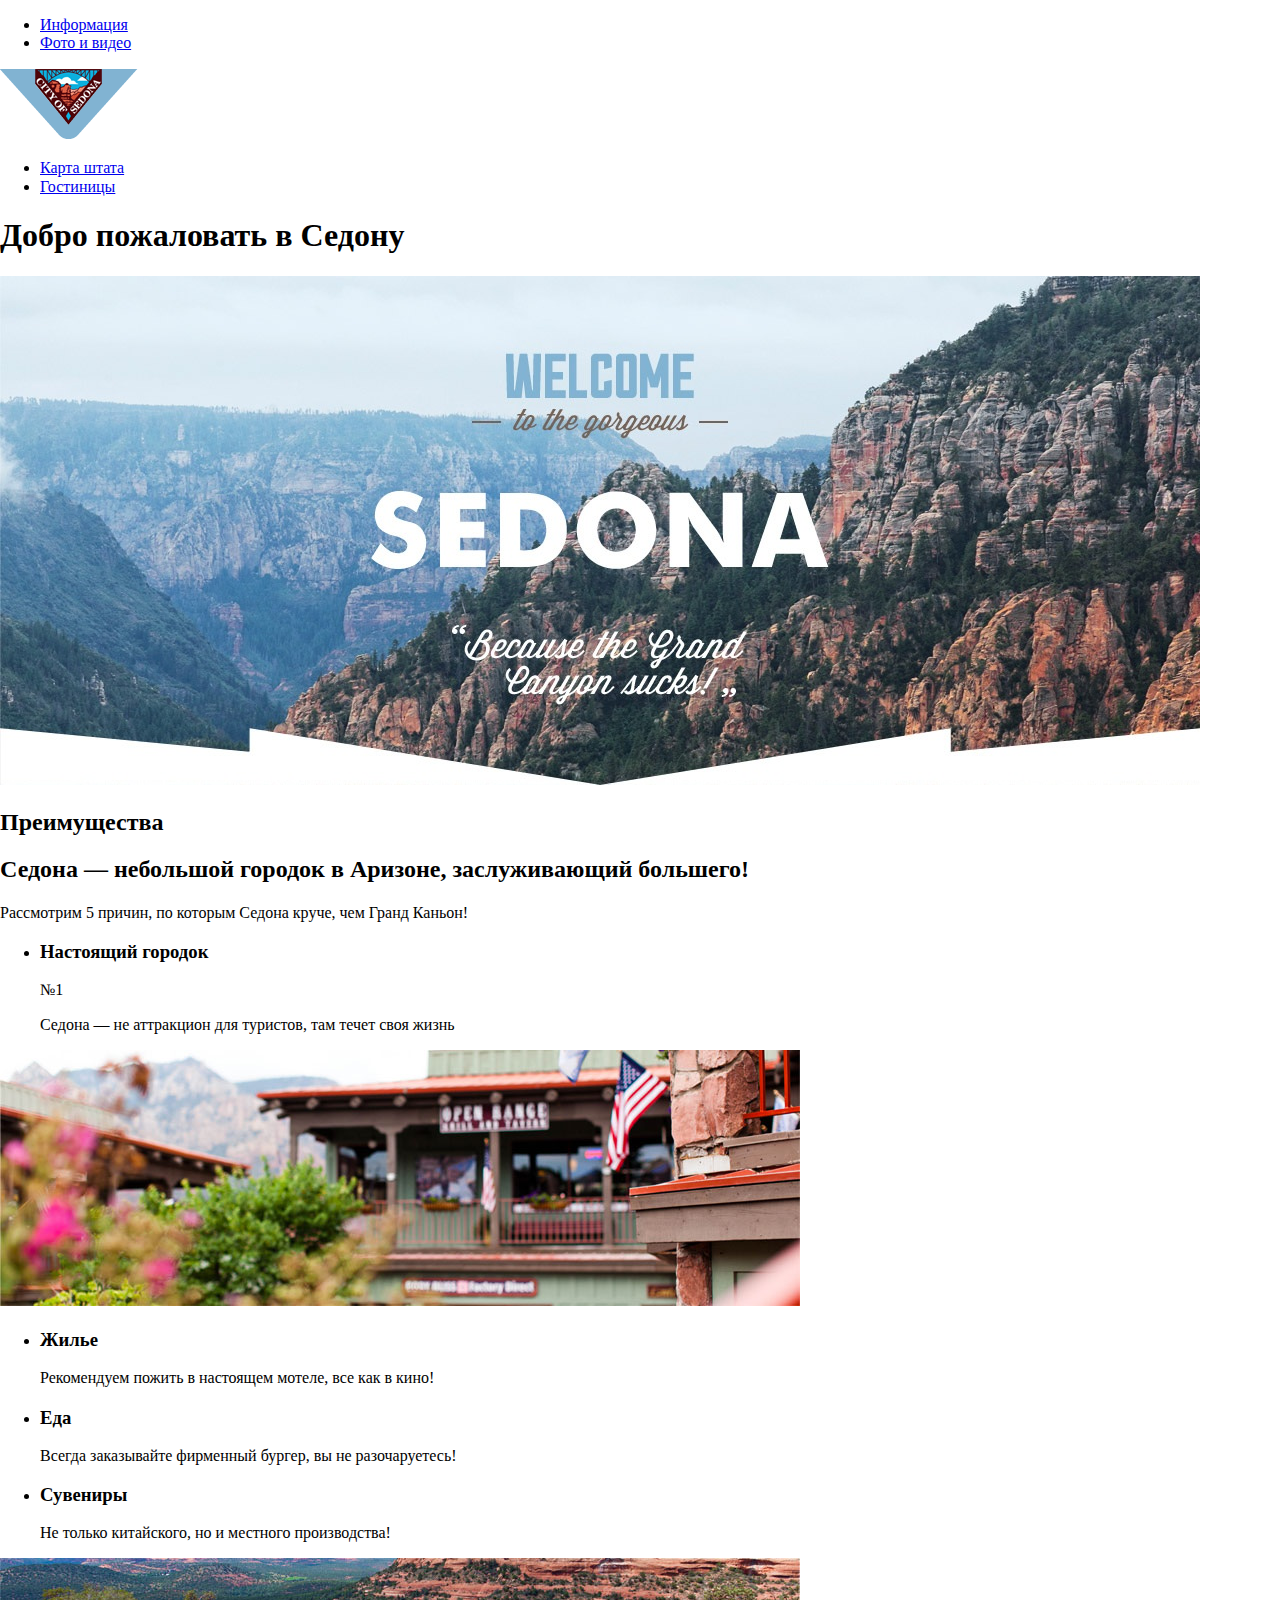
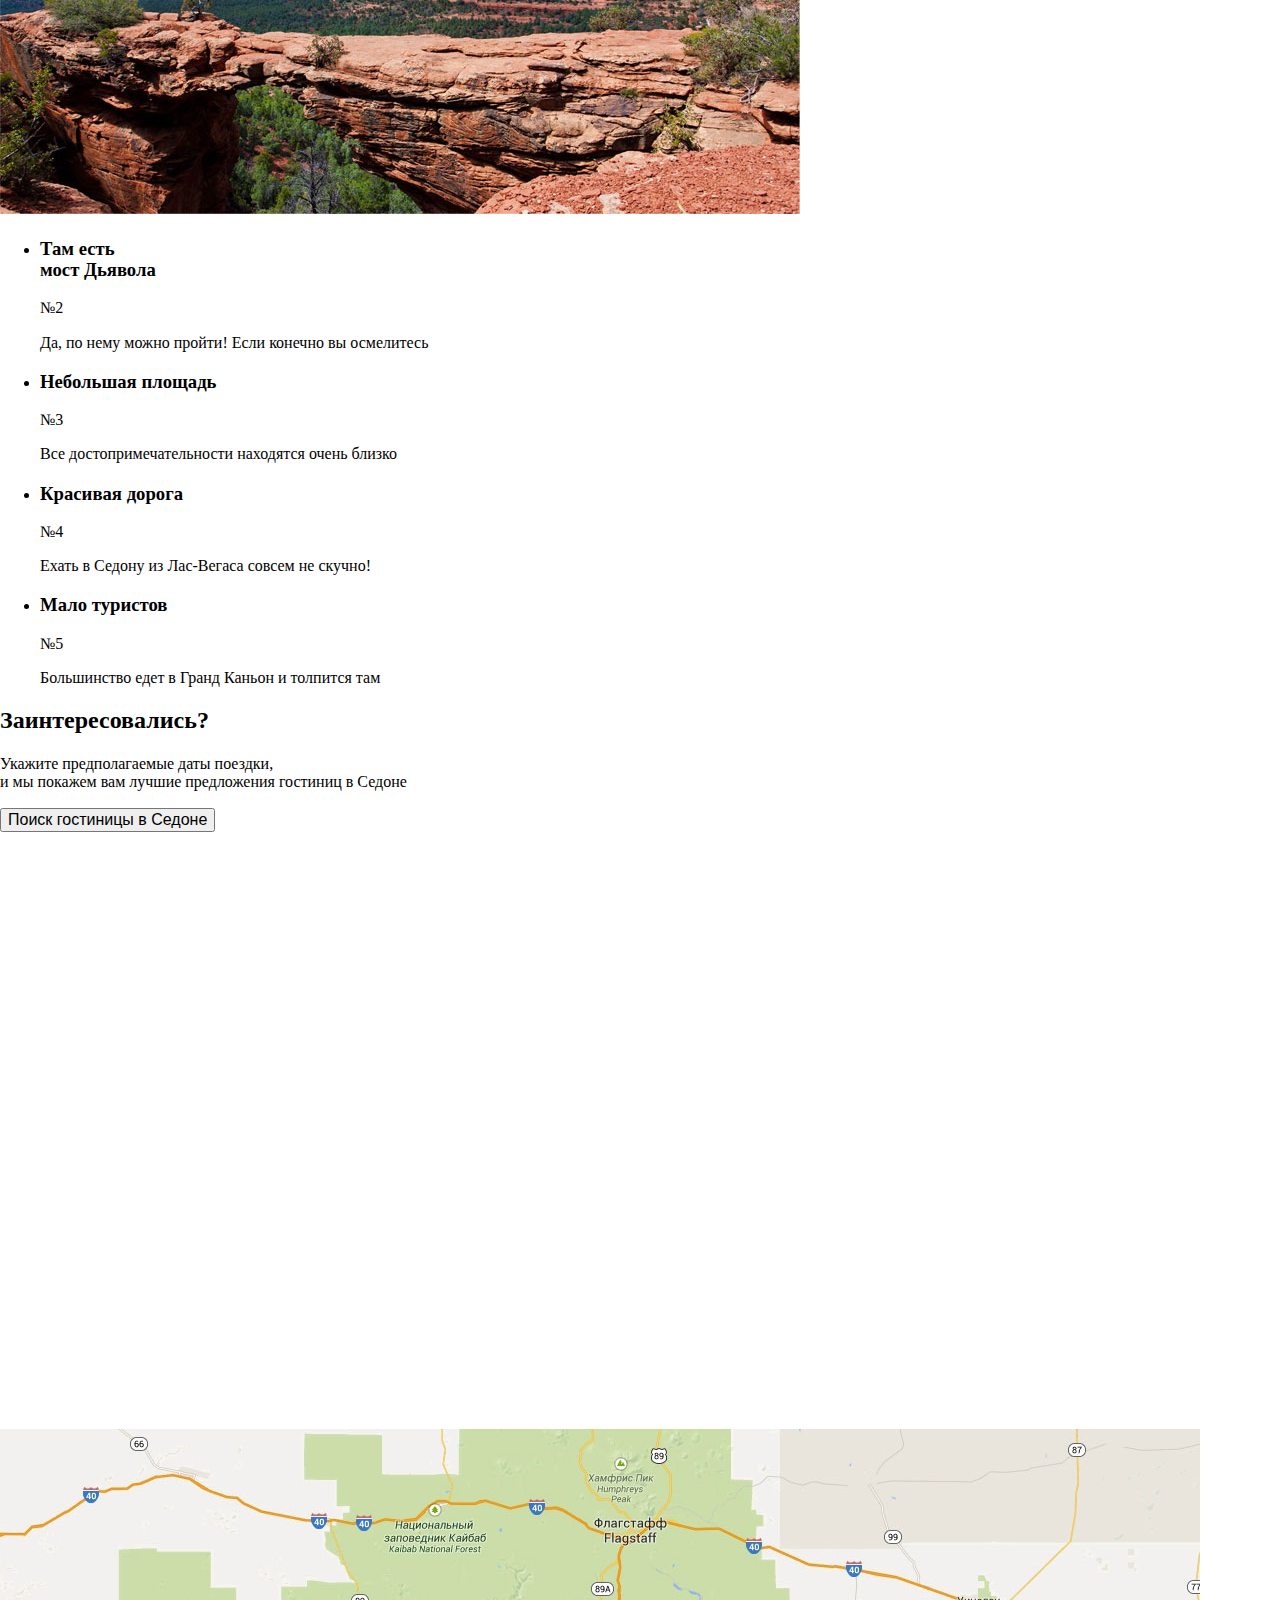
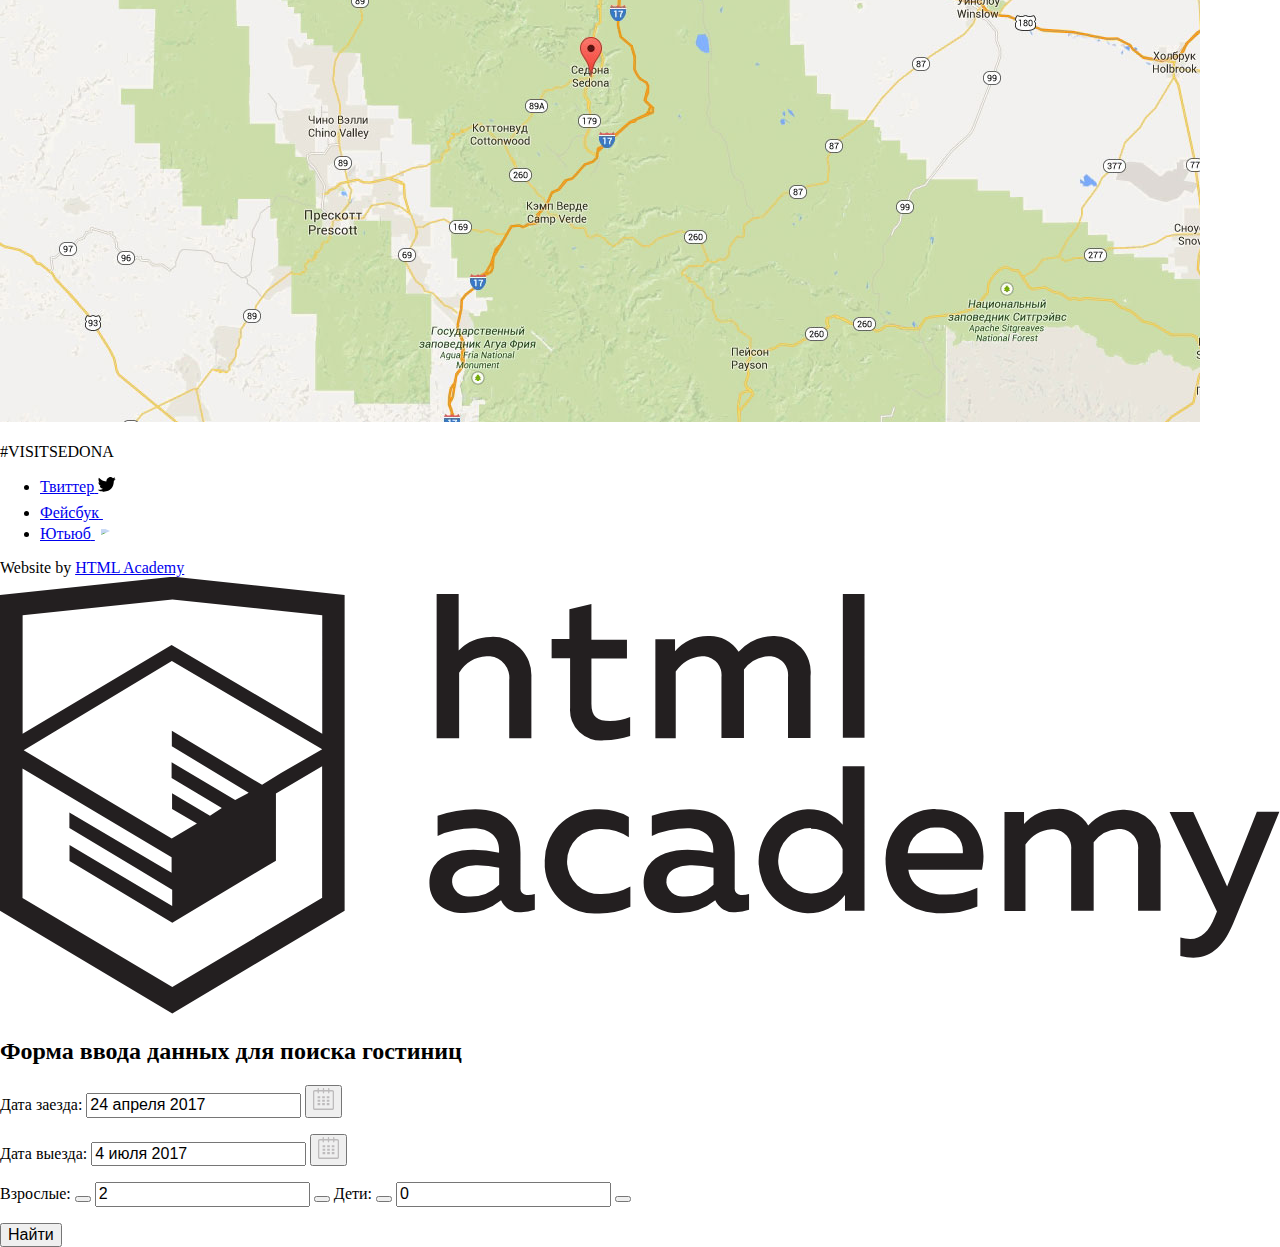
==== commit 78ff956b: "Финальные приготовления" ====
--- a/index.html
+++ b/index.html
@@ -4,7 +4,7 @@
     <meta charset="utf-8">
     <title>Седона</title>
 	  <link href="css/normalize.css" rel="stylesheet">
-    <link rel="stylesheet" href="css/style.css">
+    <link rel="stylesheet" href="css/style-normalize.css">
 	  <link href="https://fonts.googleapis.com/css?family=PT+Sans" rel="stylesheet">
   </head>
   <body>
@@ -186,7 +186,7 @@
 
     </section>
 
-		<script type="text/javascript" src="js/modal.js"></script>
+		<script type="text/javascript" src="js/modal-normalize.js"></script>
 
   </body>
 </html>
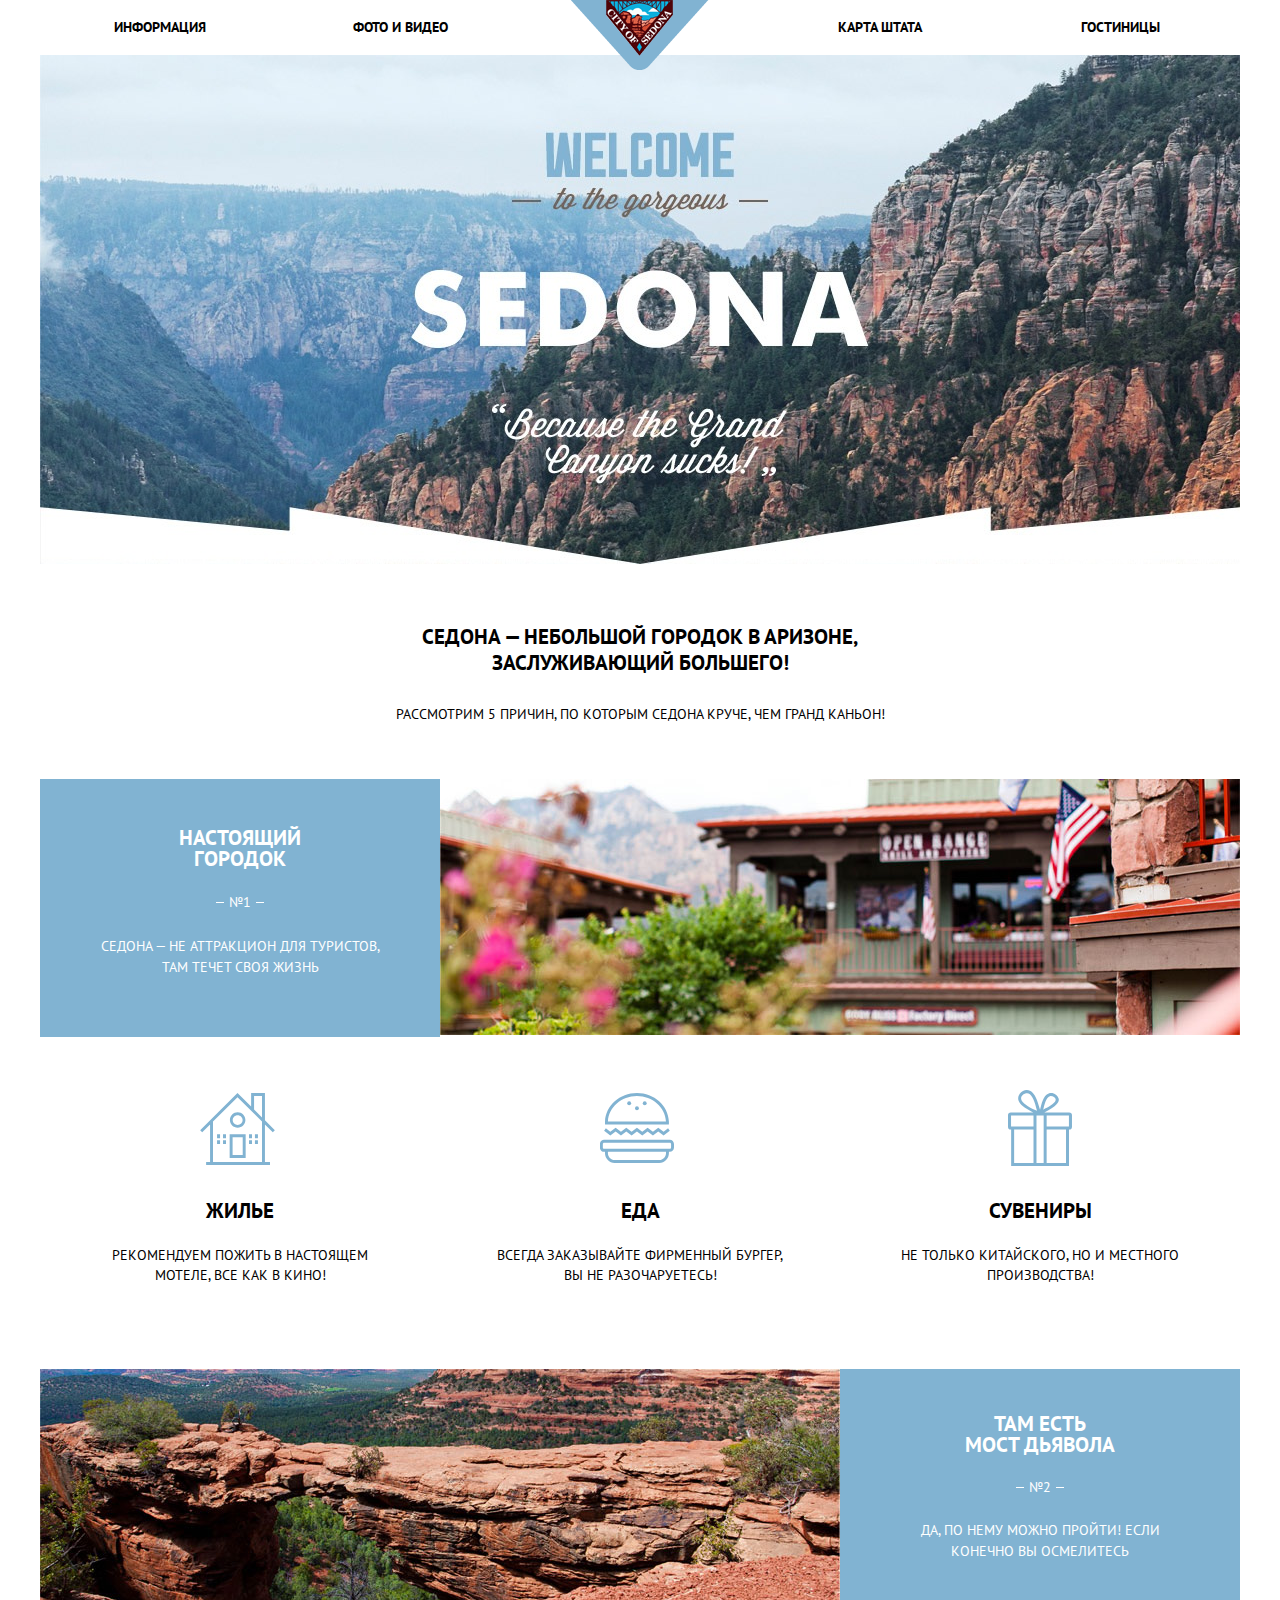
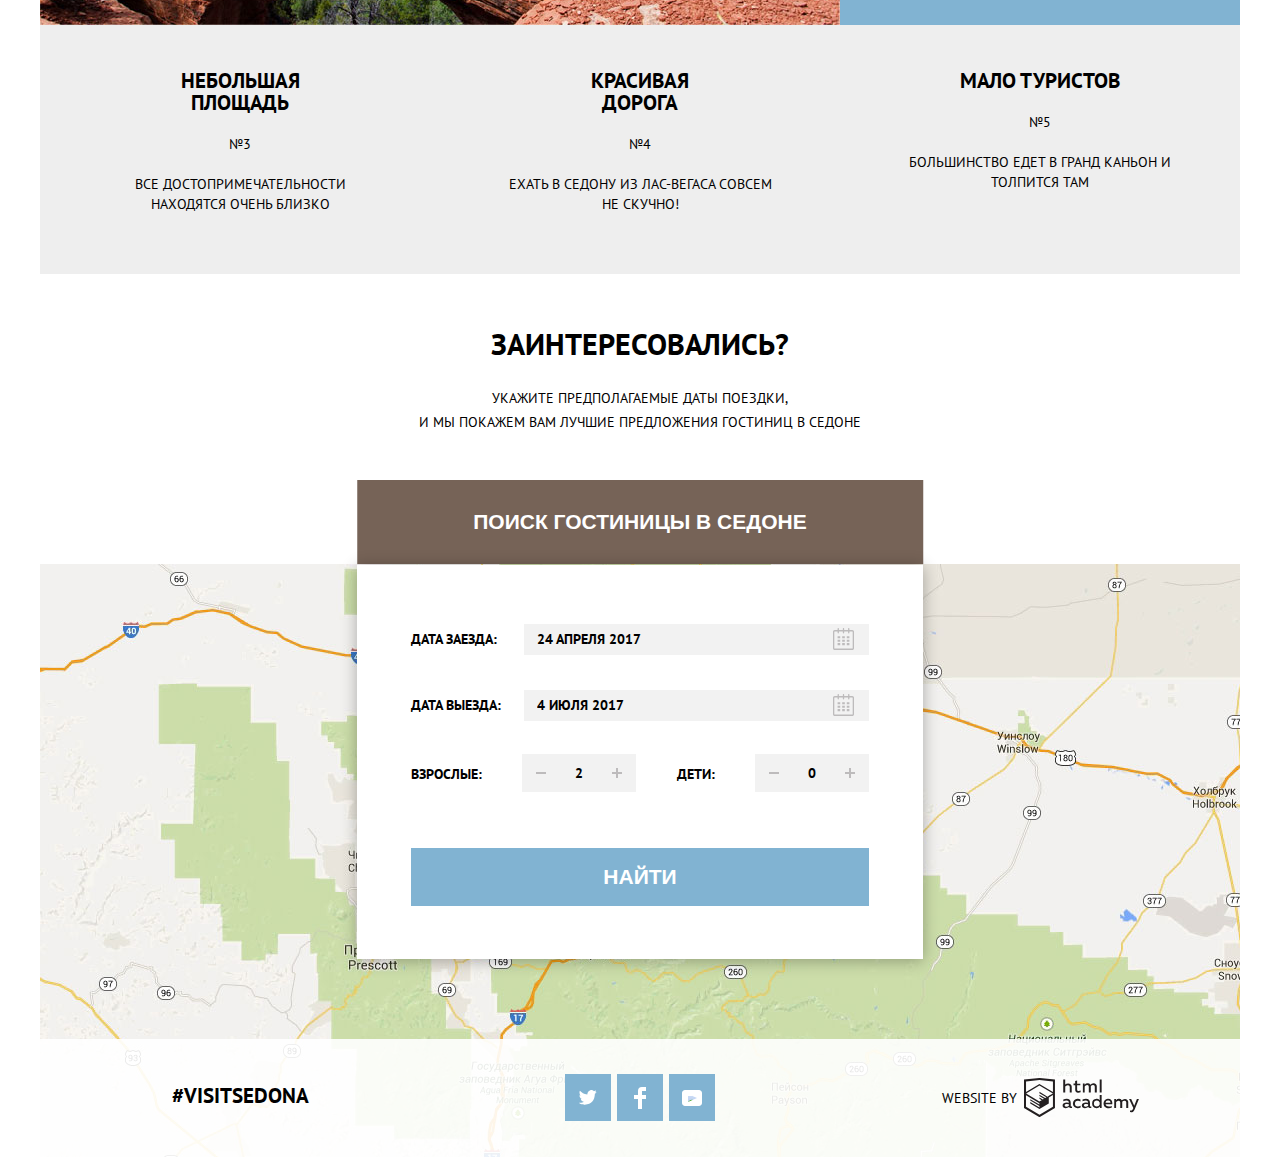
==== commit fe09a293: "Забыл ссылку на css минимизированный!" ====
--- a/index.html
+++ b/index.html
@@ -4,7 +4,7 @@
     <meta charset="utf-8">
     <title>Седона</title>
 	  <link href="css/normalize.css" rel="stylesheet">
-    <link rel="stylesheet" href="css/style-normalize.css">
+    <link rel="stylesheet" href="css/style-minimize.css">
 	  <link href="https://fonts.googleapis.com/css?family=PT+Sans" rel="stylesheet">
   </head>
   <body>
--- a/css/style-minimize.css
+++ b/css/style-minimize.css
@@ -0,0 +1 @@
+@font-face{font-family:"PT Sans";src:local("PT Sans"),url(fonts/ptsans.woff)}.site-nav,body{width:1200px;background-color:#fff}body{font-family:"PT Sans","Arial",sans-serif;line-height:26px;color:#000;font-weight:400;text-transform:uppercase;vertical-align:middle;z-index:1;padding:0 40px}a{text-decoration:none}.visually-hidden{position:absolute!important;clip:rect(1px 1px 1px 1px);clip:rect(1px,1px,1px,1px);padding:0!important;border:0!important;height:1px!important;width:1px!important;overflow:hidden}.site-nav{display:-webkit-box;display:-ms-flexbox;display:flex;-ms-flex-wrap:wrap;flex-wrap:wrap;min-height:50px;margin:0;padding:0;list-style:none}.main-nav{display:flex;align-items:flex-start;position:relative}.site-logo{width:310px;margin:0;height:55px;padding:0}.site-nav-right{justify-content:flex-end}.site-nav-left{justify-content:flex-start}.feature-list-block div,.site-nav a,body{margin:0;font-size:14px;text-align:center}.site-nav a{font-family:"PT Sans","Arial",sans-serif;color:#000;font-weight:700;text-decoration:none;text-transform:uppercase;vertical-align:middle;width:auto;padding:0;line-height:26px}.info-wrapper h3:hover,.site-nav a:hover{color:#81b3d2}.site-nav a:active{color:#dbdbdb}.site-nav .current,.site-nav .current-page{color:#766357}.site-nav li{width:240px;margin:0;padding:12px 0 15px}.background-image{width:1200px;height:510px;margin:0 0 -1px;padding:0;background-color:#81b3d2}.features-header-wrapper{display:block;margin:0;padding:0}.features-header{display:inline-block;margin:0;padding:60px 300px 38px;font-size:14px;line-height:26px;vertical-align:middle;background-color:#fff}.features-header h2{margin:0 0 25px;font-size:21px;line-height:26px}.features-wrapper{display:-webkit-box;display:-ms-flexbox;display:flex;width:1200px;margin:0;padding:0}.features-wrapper img{background:#fd7c6e}.feature-list{width:400px;margin:0;padding:0;color:#fff;list-style:none;background-color:#81b3d2}.feature-list li{padding:27px 50px 45px}.feature-list h3{padding-left:60px;padding-right:60px;font-size:21px;line-height:21px}.feature-list p{position:relative;margin-top:23px;font-size:14px;line-height:21px}.dashes::after,.dashes::before{content:"";position:absolute;top:10px;width:8px;height:1px;margin:0;padding:0;background:#fff}.dashes::before{left:126px}.dashes::after{right:126px}.devils-bridge h3{margin-top:17px}.devils-bridge p{margin-top:22px}.feature-list-icons{display:-webkit-box;display:-ms-flexbox;display:flex;flex-wrap:wrap;margin:0;padding:0;color:#000;list-style:none;background-color:#fff}.feature-list-block{position:relative;margin:0;padding:0}.feature-list-block div{width:300px;padding:166px 50px 70px;line-height:20px}.feature-list-block h3{display:inline-block;padding:0;margin:0 0 13px;font-size:12px;line-height:15px;vertical-align:middle}.food-icon::after,.house-icon::after{content:"";position:absolute;top:56px;left:160px}.house-icon::after{background:url(../img/icon-1.svg) no-repeat;width:75px;height:72px}.food-icon::after{width:74px;height:70px;background:url(../img/icon-3.svg) no-repeat}.souvenir-icon::after{content:"";position:absolute;width:64px;height:76px;top:53px;left:168px;background:url(../img/icon-2.svg) no-repeat}.feature-list-icons h3{font-size:21px}.feature-list-bottom{display:-webkit-box;display:-ms-flexbox;display:flex;flex-wrap:wrap;width:1200px;margin:0;padding:0;color:#000;list-style:none;background-color:#eee}.feature-list-bottom li{width:400px;margin:0;padding:0}.feature-list-bottom h3{display:inline-block;margin:0;padding:45px 120px 0;font-size:21px;line-height:22px;vertical-align:middle}.feature-list-bottom p{margin:0;padding:20px 60px 0;font-size:14px;line-height:20px}.feature-list-bottom p:last-child{padding-bottom:60px}.appointment-wrapper,.button-show-search{margin:0;text-align:center;vertical-align:middle}.appointment-wrapper{display:-webkit-box;display:-ms-flexbox;display:flex;-webkit-box-orient:vertical;-webkit-box-direction:normal;-ms-flex-direction:column;flex-direction:column;width:1200px;position:relative;padding:0;color:#000;background-color:#fff}.appointment-wrapper div{margin:0;padding:0 300px 130px}.appointment-wrapper h2{padding:0;margin:50px 0 23px;font-size:30px;line-height:1.3em}.appointment-wrapper p{margin:0;padding:0;font-size:14px;line-height:24px}.button-show-search{display:inline-block;position:absolute;bottom:0;left:50%;transform:translateX(-50%);padding:30px 116px;color:#fff;font-size:21px;font-weight:700;text-transform:uppercase;background-color:#766357;border:0;cursor:pointer}.button-show-search:hover{background-color:#604e43}.button-show-search:focus{color:#857871;background-color:#503e33}.map-container{position:relative;width:1200px;height:475px;margin:0;padding:0;z-index:2;border:0}.map-container img{position:absolute;top:0;left:0;z-index:-1;background:#cbdda9}.main-footer{position:relative;height:70px;margin:0;padding:24px 0;z-index:3;background:rgba(255,255,255,.9)}.footer-social .social-button,.main-footer .container{display:-webkit-box;display:-ms-flexbox;display:flex}.main-footer p{width:200px;height:70px;margin:20px 225px auto 100px;padding:0;font-size:21px;line-height:26px;font-weight:600}.footer-social{width:155px;text-align:center}.copyright-wrapper,.main-footer ul{display:-webkit-box;display:-ms-flexbox;display:flex;padding:0}.main-footer ul{-webkit-box-pack:justify;-ms-flex-pack:justify;justify-content:space-between;-ms-flex-wrap:wrap;flex-wrap:wrap;list-style:none;width:150px;margin:11px 0 0}.footer-social .social-button{-webkit-box-align:center;-ms-flex-align:center;align-items:center;-webkit-box-pack:center;-ms-flex-pack:center;justify-content:center;width:46px;height:47px;background-color:#81b3d2;fill:#fff}.social-button:hover{background-color:#669ec0}.social-button:active,.social-button:active path{background:#5496bd;fill:#88b6d1}.copyright-wrapper{-webkit-box-align:center;-ms-flex-align:center;align-items:center;width:200px;height:70px;margin:0 70px 0 222px;font-size:14px;line-height:26px}.copyright-wrapper .copyright-button{-ms-flex-item-align:center;align-self:center;width:115px;height:40px;margin:0 0 0 7px;padding:0}.copyright-button:hover path{fill:#81b3d2}.copyright-button:active path{fill:#bdbbbc}@keyframes bounce{0%{transform:translateY(-100px)}70%{transform:translateY(30px)}90%{transform:translateY(-10px)}to{transform:translateY(0)}}@keyframes shake{0%,to{transform:translateX(0)}10%,30%,50%,70%,90%{transform:translateX(-10px)}20%,40%,60%,80%{transform:translateX(10px)}}.modal-off{display:none}.modal-search{position:absolute;left:357px;top:2165px;width:566px;height:394px;margin:0;padding:0;font-weight:600;background-color:#fff;z-index:3;-webkit-box-shadow:0 2px 15px 0 rgba(0,1,1,.3);box-shadow:0 2px 15px 0 rgba(0,1,1,.3);animation:bounce .6s}.modal-error{animation:shake .6s}.modal-form-container{position:relative;display:inline-block;width:458px;height:300px;margin:41px auto 0;padding:0;vertical-align:middle}.modal-search-block{display:-webkit-box;display:-ms-flexbox;display:flex;-webkit-box-align:center;-ms-flex-align:center;align-items:center;height:66px;margin:0;padding:0}.appointment-form input[type=text]{-webkit-box-sizing:border-box;box-sizing:border-box;width:345px;margin-left:auto;padding:5px 40px 5px 13px;outline:0;font-size:14px;line-height:21px;font-family:"PT Sans","Arial",sans-serif;font-weight:600;color:#000;text-transform:uppercase;border:0;background-color:#f2f2f2}.appointment-form input:hover{background-color:#ebebeb}.appointment-form input:active,.appointment-form input:focus{background-color:#fff;-webkit-box-shadow:inset 0 0 0 2px #ebebeb;box-shadow:inset 0 0 0 2px #ebebeb}.calendar-button{position:absolute;width:21px;height:22px;margin:0;padding:0;border:0;background-color:transparent;cursor:pointer}.calendar-button-in{top:22px;right:15px}.calendar-button-out{top:88px;right:15px}.arrows:hover path,.calendar-button svg:hover{fill:#000}.calendar-button svg:focus{fill:#81b3d2;outline:thin dotted;outline:5px auto -webkit-focus-ring-color}.arrows:active path,.calendar-button svg:active,.current-arrow path{fill:#81b3d2}.people-count-wrapper{margin-top:2px}.people-count-wrapper label{margin-top:1px;margin-right:auto}.people-count-wrapper .children-label{margin-left:auto;margin-right:auto}.button-submit-search,.people-count-wrapper input[type=text]{text-transform:uppercase;text-align:center;vertical-align:middle;font-weight:700;border:0}.people-count-wrapper input[type=text]{display:inline-block;margin:0;padding:0;width:38px;height:38px;background-color:#f2f2f2}.modal-btn:hover,.people-count-wrapper input[type=text]:hover{background:#ebebeb}.modal-btn{display:-webkit-box;display:-ms-flexbox;display:flex;-webkit-box-pack:center;-ms-flex-pack:center;justify-content:center;-webkit-box-align:center;-ms-flex-align:center;align-items:center;width:38px;height:38px;border:0;background-color:#f2f2f2;font-size:0;cursor:pointer}.modal-btn::before,.plus-btn::after{content:"";position:absolute;display:inline-block;width:10px;height:2px;margin:0;padding:0;vertical-align:middle;background:#bdbbbc}.plus-btn::after{-webkit-transform:rotate(90deg);-ms-transform:rotate(90deg);transform:rotate(90deg)}.modal-btn:hover::before,.plus-btn:hover::after{background:#000}.modal-btn:active::before,.plus-btn:active::after{background:#81b3d2}.button-submit-search{position:absolute;bottom:0;left:0;width:458px;height:58px;color:#fff;font-size:21px;background-color:#81b3d2;cursor:pointer}.button-submit-search:hover{background-color:#669ec0}.button-submit-search:focus{color:#88b6d1;background-color:#5496bd}.filter-form,.filter-section ul{display:-webkit-box;display:-ms-flexbox;display:flex;margin:0;padding:0}.filter-form{-webkit-box-pack:start;-ms-flex-pack:start;justify-content:flex-start;width:1200px;min-height:220px;font-family:'PT Sans',"Arial",sans-serif;font-size:14px;line-height:21px;color:#fff;text-transform:uppercase;text-align:left;vertical-align:middle;font-weight:400;background-image:url(../img/filter-bg.jpg);background-position:50% 20%;background-repeat:no-repeat;background-color:#81b3d2}.filter-section legend{margin:0;padding:3px 0 0;font-family:"PT Sans","Arial",sans-serif;font-size:16px;line-height:21px;font-weight:600}.filter-section fieldset{margin:25px 50px 10px 60px;padding:13px 0 0 10px;border:0}.filter-section ul{-webkit-box-orient:vertical;-webkit-box-direction:normal;-ms-flex-direction:column;flex-direction:column;-webkit-box-align:start;-ms-flex-align:start;align-items:flex-start;list-style:none}.filter-section li{margin-top:10px;margin-bottom:14px}.filter-container input[type=checkbox]{position:absolute;clip:rect(0,0,0,0)}.filter-container input[type=checkbox]+label{font-size:14px;line-height:21px;color:#fff;cursor:pointer}.filter-container input[type=checkbox]+label::before{display:inline-block;content:"";width:27px;height:23px;margin:0 10px 0 0;padding:0;vertical-align:middle;background:url(../img/checkbox-off.svg) no-repeat}.filter-container input:checked+label::before{background:url(../img/checkbox-on.svg) no-repeat}.filter-container input[type=checkbox]:focus+label{outline:thin dotted;outline:5px auto -webkit-focus-ring-color}.filter-section .filter-range{width:315px;margin:22px auto 0 295px;color:#fff;-webkit-transform:uppercase;-ms-transform:uppercase;transform:uppercase}.filter-range legend{font-weight:600;font-size:16px;line-height:21px}.price-controls{position:relative;height:33px;margin-bottom:20px;font-size:0;border:2px solid #fff;border-radius:2px}.price-controls::after{content:"";position:absolute;top:50%;left:50%;width:2px;height:22px;-webkit-transform:translate(-50%,-50%);-ms-transform:translate(-50%,-50%);transform:translate(-50%,-50%);background:#fff}.price-controls label{display:inline-block;font-size:14px;line-height:38px;vertical-align:top;cursor:pointer}.price-controls .max-price,.price-controls .min-price{width:90px;padding-left:65px}.price-controls input{width:50px;margin:0;color:inherit;font-size:14px;line-height:21px;font-family:"PT Sans","Arial",sans-serif;background:0 0;border:0;outline:0}.range-controls{position:relative;margin-bottom:32px}.range-controls .scale{height:2px;background:rgba(255,255,255,.3)}.range-controls .bar{width:80%;height:2px;background:#fff}.range-toggle{position:absolute;top:-9px;width:4px;height:4px;background:#ababab;border:8px solid #fff;border-radius:50%;-webkit-box-shadow:0 2px 1px 0 rgba(0,1,1,.2);box-shadow:0 2px 1px 0 rgba(0,1,1,.2);cursor:pointer}.range-toggle-min{left:0}.range-toggle-max{left:80%}.range-toggle:hover{background:#1c4f80}.filter-button{display:block;margin:0 auto;padding:6px 35px;font-size:14px;line-height:20px;color:#fff;text-transform:uppercase;background:0 0;border:2px solid #fff;border-radius:2px;cursor:pointer}.filter-button:hover{color:#000;background-color:#fff}.search-result-wrapper{display:-webkit-box;display:-ms-flexbox;display:flex;-webkit-box-align:baseline;-ms-flex-align:baseline;align-items:baseline;padding:5px 0 9px;background:#fff}.sort-item{margin-right:45px;margin-left:70px;font-size:21px;line-height:26px}.search-result-filter{display:-webkit-box;display:-ms-flexbox;display:flex;margin:0 auto 0 0;padding:0;list-style:none}.search-result-filter span{margin-right:45px;font-size:12px;line-height:18px;color:#000;font-weight:600}.search-result-filter a{margin-right:30px;font-size:12px;line-height:18px;text-decoration:none;color:rgba(0,0,0,.302);border-bottom:1px dashed #81b3d2}.search-result-filter .active-link,.search-result-filter .current-filter,.search-result-filter a:active,.search-result-filter a:hover{color:#81b3d2;border:0}.search-filter-arrows{display:inline-block;margin:0 73px 0 0;padding:0;vertical-align:middle;cursor:pointer}.arrows:first-child{margin:0 9px 0 0;padding:0}.catalog-list-wrapper{display:-webkit-box;display:-ms-flexbox;display:flex;-webkit-box-orient:horizontal;-webkit-box-direction:normal;-ms-flex-direction:row;flex-direction:row;-webkit-box-align:center;-ms-flex-align:center;align-items:center;width:1200px;padding:30px 0;background-color:#fff;border-top:1px solid rgba(0,0,0,.302)}.catalog-list-wrapper:last-child{padding-bottom:29px;border-bottom:1px solid rgba(0,0,0,.302)}.image-wrapper{width:135px;height:90px;margin:0 0 0 71px}.info-wrapper{width:800px;min-height:90px;margin:0 0 0 29px;padding:0 7px}.info-wrapper h3{padding:0;margin:-5px 0 8px;font-size:21px;line-height:26px;font-weight:600;text-align:left;cursor:pointer}.info-wrapper h3:active{color:rgba(0,0,0,.302)}.info-wrapper-text{margin:0 0 14px;padding:0}.info-wrapper-text span{width:110px;margin-right:5px;font-size:14px;line-height:21px;text-align:left}.info-wrapper-btn,.info-wrapper-text{display:-webkit-box;display:-ms-flexbox;display:flex}.info-wrapper-btn a{margin-right:7px}.booking{width:140px;margin:0;padding:0}.catalog-btn{margin:0;padding:3px 10px;color:#fff;font-family:"PT sans","Arial",sans-serif;font-size:14px;line-height:21px;font-weight:600;text-align:center;vertical-align:middle;background:#81b3d2}.catalog-btn:hover{background:#669ec0}.catalog-btn:active{color:#88b6d1;background:#5496bd}.booking-btn{background:#766357}.booking-btn:hover{background:#604e43}.booking-btn:active{color:#857871;background:#503e33}.rating-wrapper{position:relative;width:115px;height:90px;padding:0;margin:0 72px 0 auto}.rating-wrapper::before{position:absolute;content:"";width:72px;height:19px;margin:0;padding:0;right:0;background-image:url(../img/star.svg);background-repeat:repeat-x}.three-stars::before{width:55px}.two-stars::before{width:35px}.rating-wrapper span{position:absolute;bottom:0;left:0;width:110px;margin:0;padding:2px 0;vertical-align:middle;font-size:14px;line-height:21px;font-weight:400;color:#666;background:#f2f2f2}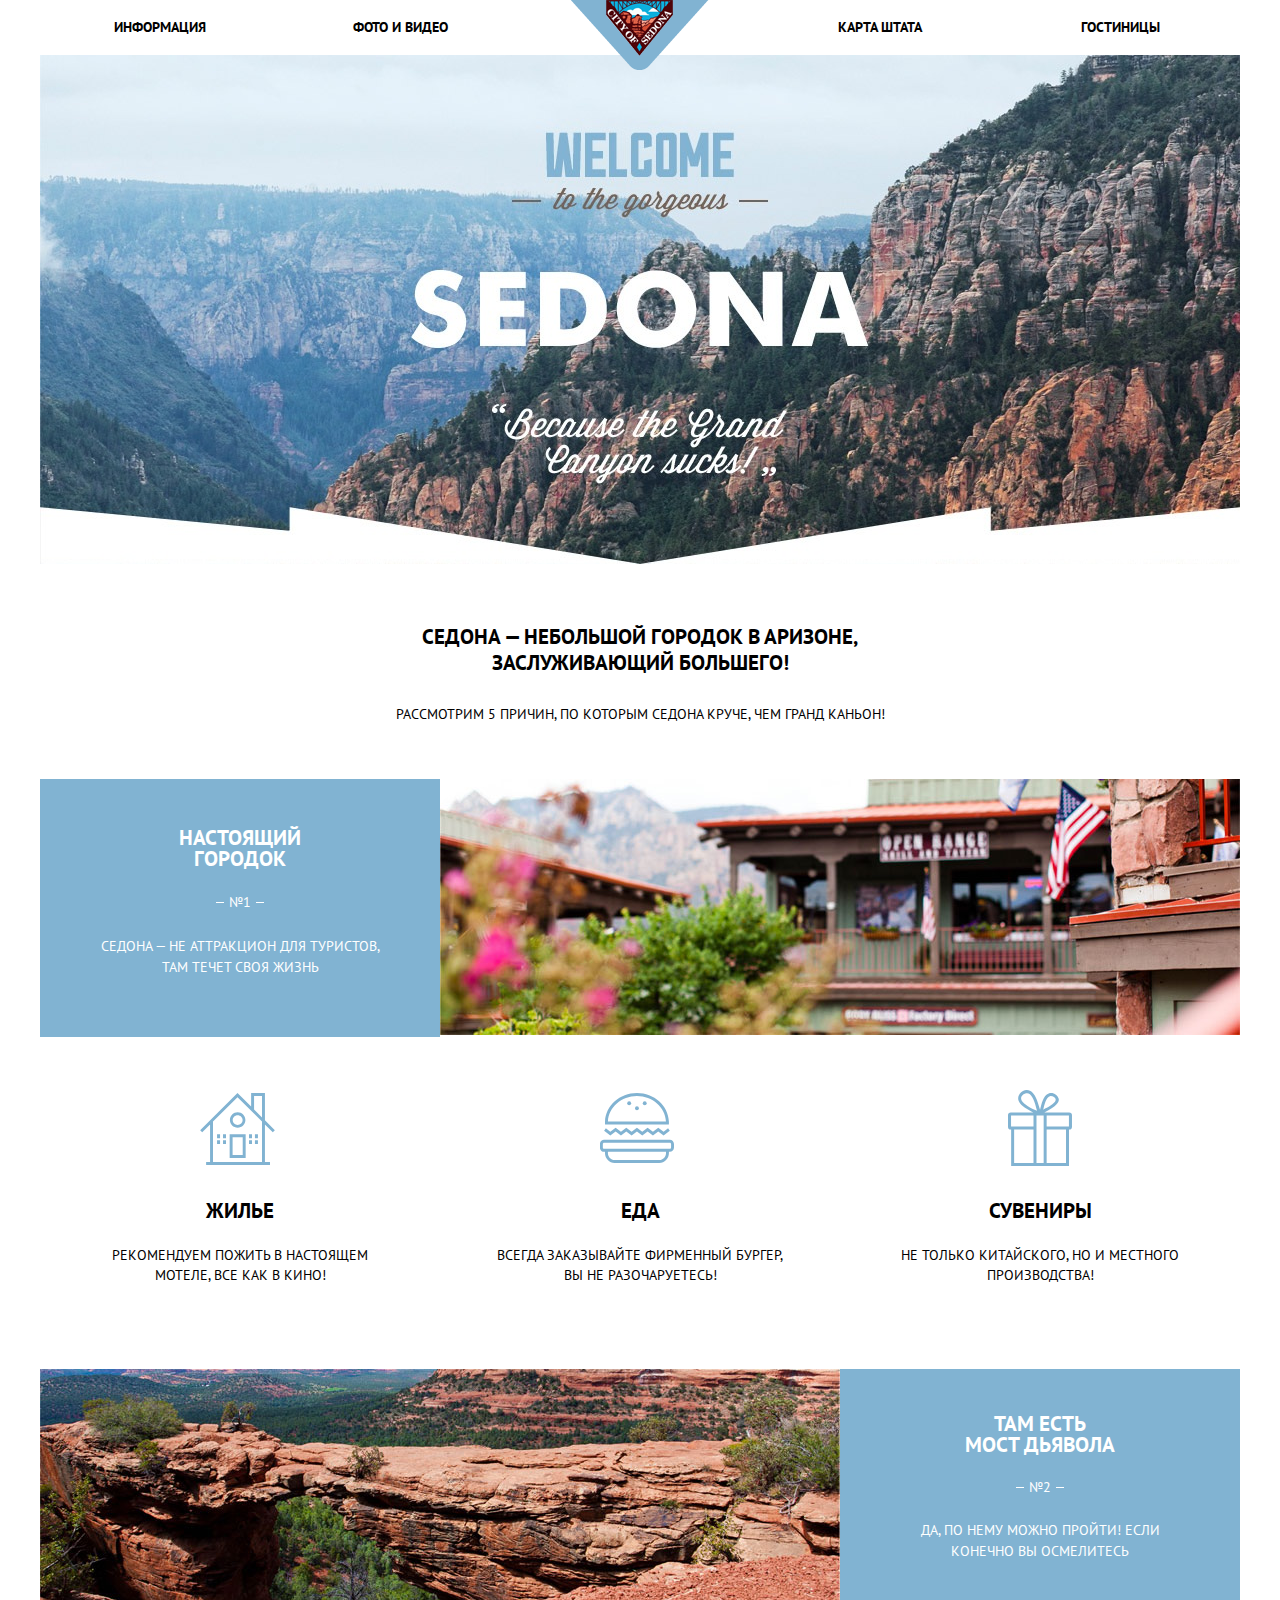
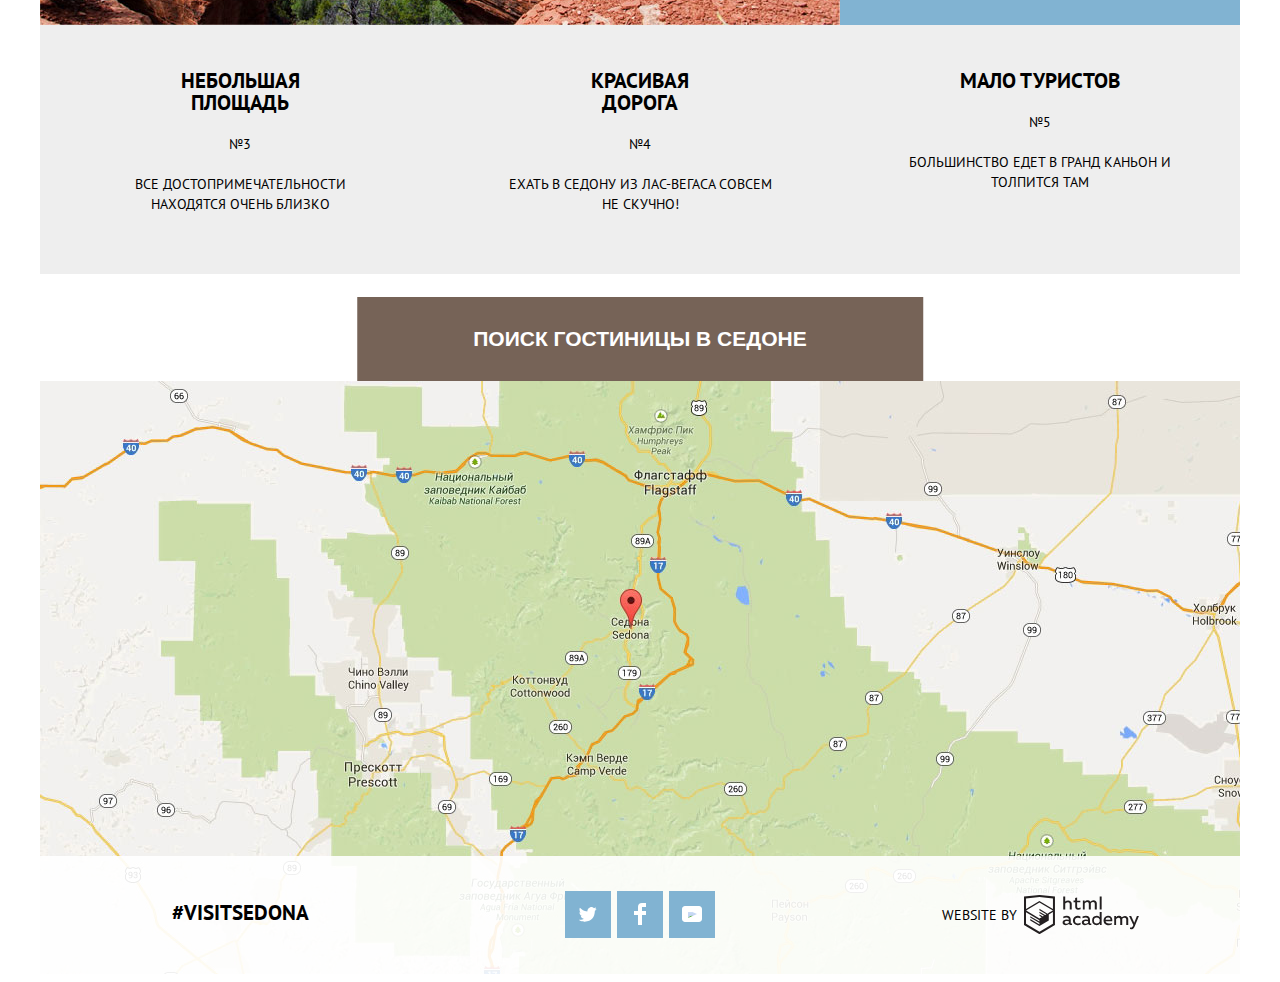
==== commit f22b885d: "Работа наш ошибками в процессе" ====
--- a/index.html
+++ b/index.html
@@ -4,7 +4,7 @@
     <meta charset="utf-8">
     <title>Седона</title>
 	  <link href="css/normalize.css" rel="stylesheet">
-    <link rel="stylesheet" href="css/style-minimize.css">
+    <link rel="stylesheet" href="css/style.css">
 	  <link href="https://fonts.googleapis.com/css?family=PT+Sans" rel="stylesheet">
   </head>
   <body>
@@ -104,22 +104,56 @@
           </li>
         </ul>
       </section>
-
-      <section class="appointment">
-        <div class="appointment-wrapper">
-          <div>
-            <h2>Заинтересовались?</h2>
-            <p>Укажите предполагаемые даты поездки,<br> и мы покажем вам лучшие предложения гостиниц в Седоне</p>
-          </div>
-          <button type="button" class="button-show-search">Поиск гостиницы в Седоне</button>
-        </div>
-
-				<div class="map-container">
-          <iframe src="https://www.google.com/maps/embed?pb=!1m18!1m12!1m3!1d52385.13565749244!2d-111.83015809006805!3d34.85444381567572!2m3!1f0!2f0!3f0!3m2!1i1024!2i768!4f13.1!3m3!1m2!1s0x872da132f942b00d%3A0x5548c523fa6c8efd!2z0KHQtdC00L7QvdCwLCDQkNGA0LjQt9C-0L3QsCA4NjMzNiwg0KHQqNCQ!5e0!3m2!1sru!2sru!4v1505162319874" width="1200" height="593" style="border:0" allowfullscreen></iframe>
-          <img src="img/map.jpg" width="1200" height="593" alt="Карта Седоны">
-        </div>
-
-      </section>
+			
+			
+			
+			<div class="appointment-wrapper">
+				<h3>Заинтересовались?</h3>
+				<p>Укажите предполагаемые даты поездки,<br> и мы покажем вам лучшие предложения гостиниц в Седоне</p>
+				<button type="button" class="button-show-search">Поиск гостиницы в Седоне</button>
+				<div class="modal-search">
+					<h3 class="visually-hidden">Форма ввода данных для поиска гостиниц</h3>
+					<form class="appointment-form" action="https://echo.htmlacademy.ru" method="post">
+						<div class="modal-form-container">
+							<p class="modal-search-block">
+								<label for="date-in-input">Дата заезда:</label>
+								<input type="text" name="date-in" class="appointment-form-date" id="date-in-input" value="24 апреля 2017">
+								<button type="button" class="calendar-button calendar-button-in" value="Календарь"><svg xmlns="http://www.w3.org/2000/svg" width="21" height="22" viewBox="0 0 21 22"  fill="#bdbbbc"><path d="M19.251 2.025h-2.845V.648c0-.381-.294-.689-.656-.689-.363 0-.656.308-.656.689v1.377h-3.938V.648c0-.381-.294-.689-.655-.689-.363 0-.657.308-.657.689v1.377H5.906V.648c0-.381-.294-.689-.656-.689-.363 0-.657.308-.657.689v1.377H1.75C.784 2.025 0 2.847 0 3.862v16.302C0 21.179.784 22 1.75 22h17.501c.966 0 1.749-.821 1.749-1.836V3.862c0-1.015-.783-1.837-1.749-1.837zm.437 18.139a.448.448 0 0 1-.437.459H1.75a.45.45 0 0 1-.438-.459V3.862a.45.45 0 0 1 .438-.459h2.844v1.378c0 .381.294.689.657.689.362 0 .656-.308.656-.689V3.403h3.938v1.378c0 .381.294.689.657.689.361 0 .655-.308.655-.689V3.403h3.938v1.378c0 .381.293.689.656.689.362 0 .656-.308.656-.689V3.403h2.845c.241 0 .437.206.437.459v16.302z"/><path d="M4.594 8.225h2.625v2.066H4.594zM4.594 11.668h2.625v2.067H4.594zM4.594 15.112h2.625v2.066H4.594zM9.188 15.112h2.625v2.066H9.188zM9.188 11.668h2.625v2.067H9.188zM9.188 8.225h2.625v2.066H9.188zM13.781 15.112h2.625v2.066h-2.625zM13.781 11.668h2.625v2.067h-2.625zM13.781 8.225h2.625v2.066h-2.625z"/></svg></button>
+							</p>
+							<p class="modal-search-block">
+								<label for="date-out-input">Дата выезда:</label>
+								<input type="text" name="date-out" class="appointment-form-date" id="date-out-input" value="4 июля 2017">
+								<button type="button" class="calendar-button calendar-button-out" value="Календарь"><svg xmlns="http://www.w3.org/2000/svg" width="21" height="22" viewBox="0 0 21 22"  fill="#bdbbbc"><path d="M19.251 2.025h-2.845V.648c0-.381-.294-.689-.656-.689-.363 0-.656.308-.656.689v1.377h-3.938V.648c0-.381-.294-.689-.655-.689-.363 0-.657.308-.657.689v1.377H5.906V.648c0-.381-.294-.689-.656-.689-.363 0-.657.308-.657.689v1.377H1.75C.784 2.025 0 2.847 0 3.862v16.302C0 21.179.784 22 1.75 22h17.501c.966 0 1.749-.821 1.749-1.836V3.862c0-1.015-.783-1.837-1.749-1.837zm.437 18.139a.448.448 0 0 1-.437.459H1.75a.45.45 0 0 1-.438-.459V3.862a.45.45 0 0 1 .438-.459h2.844v1.378c0 .381.294.689.657.689.362 0 .656-.308.656-.689V3.403h3.938v1.378c0 .381.294.689.657.689.361 0 .655-.308.655-.689V3.403h3.938v1.378c0 .381.293.689.656.689.362 0 .656-.308.656-.689V3.403h2.845c.241 0 .437.206.437.459v16.302z"/><path d="M4.594 8.225h2.625v2.066H4.594zM4.594 11.668h2.625v2.067H4.594zM4.594 15.112h2.625v2.066H4.594zM9.188 15.112h2.625v2.066H9.188zM9.188 11.668h2.625v2.067H9.188zM9.188 8.225h2.625v2.066H9.188zM13.781 15.112h2.625v2.066h-2.625zM13.781 11.668h2.625v2.067h-2.625zM13.781 8.225h2.625v2.066h-2.625z"/></svg></button>
+							</p>
+							<p class="modal-search-block people-count-wrapper">
+								<label for="adults-count">Взрослые:</label>
+								<button type="button" class="modal-btn" value="Меньше на 1"></button>
+								<input type="text" name="adults" class="appointment-form-date people-count" id="adults-count" value="2" pattern="^[ 0-9]+$">
+								<button type="button" class="modal-btn plus-btn" value="Больше на 1"></button>
+								<label for="children-count" class="children-label">Дети:</label>
+								<button type="button" class="modal-btn" value="Меньше на 1"></button>
+								<input type="text" name="children" class="appointment-form-date people-count" id="children-count" value="0" pattern="^[ 0-9]+$">
+								<button type="button" class="modal-btn plus-btn" value="Больше на 1"></button>
+							</p>
+							<button type="submit" class="button-submit-search button">Найти</button>
+						</div>
+					</form>
+				</div>
+			</div>
+				
+			<div class="map-container">
+				<iframe src="https://www.google.com/maps/embed?pb=!1m18!1m12!1m3!1d52385.13565749244!2d-111.83015809006805!3d34.85444381567572!2m3!1f0!2f0!3f0!3m2!1i1024!2i768!4f13.1!3m3!1m2!1s0x872da132f942b00d%3A0x5548c523fa6c8efd!2z0KHQtdC00L7QvdCwLCDQkNGA0LjQt9C-0L3QsCA4NjMzNiwg0KHQqNCQ!5e0!3m2!1sru!2sru!4v1505162319874" width="1200" height="593" style="border:0" allowfullscreen></iframe>
+				<img src="img/map.jpg" width="1200" height="593" alt="Карта Седоны">
+			</div>
+			
+			
+			
+			
+			
+			
+			
+			
+			
     </main>
 
     <footer class="main-footer">
@@ -150,43 +184,9 @@
       </div>
     </footer>
 
-    <section class="modal-search">
-      <h2 class="visually-hidden">Форма ввода данных для поиска гостиниц</h2>
+    
 
-		 <form class="appointment-form" action="https://echo.htmlacademy.ru" method="post">
-        <div class="modal-form-container">
-
-					<p class="modal-search-block">
-            <label for="date-in-input">Дата заезда:</label>
-            <input type="text" name="date-in" class="appointment-form-date" id="date-in-input" value="24 апреля 2017">
-						<button type="button" class="calendar-button calendar-button-in" value="Календарь"><svg xmlns="http://www.w3.org/2000/svg" width="21" height="22" viewBox="0 0 21 22"  fill="#bdbbbc"><path d="M19.251 2.025h-2.845V.648c0-.381-.294-.689-.656-.689-.363 0-.656.308-.656.689v1.377h-3.938V.648c0-.381-.294-.689-.655-.689-.363 0-.657.308-.657.689v1.377H5.906V.648c0-.381-.294-.689-.656-.689-.363 0-.657.308-.657.689v1.377H1.75C.784 2.025 0 2.847 0 3.862v16.302C0 21.179.784 22 1.75 22h17.501c.966 0 1.749-.821 1.749-1.836V3.862c0-1.015-.783-1.837-1.749-1.837zm.437 18.139a.448.448 0 0 1-.437.459H1.75a.45.45 0 0 1-.438-.459V3.862a.45.45 0 0 1 .438-.459h2.844v1.378c0 .381.294.689.657.689.362 0 .656-.308.656-.689V3.403h3.938v1.378c0 .381.294.689.657.689.361 0 .655-.308.655-.689V3.403h3.938v1.378c0 .381.293.689.656.689.362 0 .656-.308.656-.689V3.403h2.845c.241 0 .437.206.437.459v16.302z"/><path d="M4.594 8.225h2.625v2.066H4.594zM4.594 11.668h2.625v2.067H4.594zM4.594 15.112h2.625v2.066H4.594zM9.188 15.112h2.625v2.066H9.188zM9.188 11.668h2.625v2.067H9.188zM9.188 8.225h2.625v2.066H9.188zM13.781 15.112h2.625v2.066h-2.625zM13.781 11.668h2.625v2.067h-2.625zM13.781 8.225h2.625v2.066h-2.625z"/></svg></button>
-          </p>
-
-          <p class="modal-search-block">
-            <label for="date-out-input">Дата выезда:</label>
-            <input type="text" name="date-out" class="appointment-form-date" id="date-out-input" value="4 июля 2017">
-						<button type="button" class="calendar-button calendar-button-out" value="Календарь"><svg xmlns="http://www.w3.org/2000/svg" width="21" height="22" viewBox="0 0 21 22"  fill="#bdbbbc"><path d="M19.251 2.025h-2.845V.648c0-.381-.294-.689-.656-.689-.363 0-.656.308-.656.689v1.377h-3.938V.648c0-.381-.294-.689-.655-.689-.363 0-.657.308-.657.689v1.377H5.906V.648c0-.381-.294-.689-.656-.689-.363 0-.657.308-.657.689v1.377H1.75C.784 2.025 0 2.847 0 3.862v16.302C0 21.179.784 22 1.75 22h17.501c.966 0 1.749-.821 1.749-1.836V3.862c0-1.015-.783-1.837-1.749-1.837zm.437 18.139a.448.448 0 0 1-.437.459H1.75a.45.45 0 0 1-.438-.459V3.862a.45.45 0 0 1 .438-.459h2.844v1.378c0 .381.294.689.657.689.362 0 .656-.308.656-.689V3.403h3.938v1.378c0 .381.294.689.657.689.361 0 .655-.308.655-.689V3.403h3.938v1.378c0 .381.293.689.656.689.362 0 .656-.308.656-.689V3.403h2.845c.241 0 .437.206.437.459v16.302z"/><path d="M4.594 8.225h2.625v2.066H4.594zM4.594 11.668h2.625v2.067H4.594zM4.594 15.112h2.625v2.066H4.594zM9.188 15.112h2.625v2.066H9.188zM9.188 11.668h2.625v2.067H9.188zM9.188 8.225h2.625v2.066H9.188zM13.781 15.112h2.625v2.066h-2.625zM13.781 11.668h2.625v2.067h-2.625zM13.781 8.225h2.625v2.066h-2.625z"/></svg></button>
-          </p>
-
-          <p class="modal-search-block people-count-wrapper">
-            <label for="adults-count">Взрослые:</label>
-							<button type="button" class="modal-btn" value="Меньше на 1"></button>
-              <input type="text" name="adults" class="appointment-form-date people-count" id="adults-count" value="2" pattern="^[ 0-9]+$">
-							<button type="button" class="modal-btn plus-btn" value="Больше на 1"></button>
-            <label for="children-count" class="children-label">Дети:</label>
-							<button type="button" class="modal-btn" value="Меньше на 1"></button>
-							<input type="text" name="children" class="appointment-form-date people-count" id="children-count" value="0" pattern="^[ 0-9]+$">
-							<button type="button" class="modal-btn plus-btn" value="Больше на 1"></button>
-          </p>
-
-          <button type="submit" class="button-submit-search button">Найти</button>
-
-        </div>
-      </form>
-
-    </section>
-
-		<script type="text/javascript" src="js/modal-normalize.js"></script>
+		<script type="text/javascript" src="js/modal.js"></script>
 
   </body>
 </html>
--- a/css/style.css
+++ b/css/style.css
@@ -0,0 +1,1418 @@
+@font-face {
+font-family: "PT Sans";
+src: local("PT Sans"),
+url("fonts/ptsans.woff");
+}
+
+body {
+	width: 1200px;
+	margin: 0;
+	padding: 0 40px;
+
+	font-family: "PT Sans", "Arial", sans-serif;
+	font-size: 14px;
+	line-height: 26px;
+	color: #000000;
+	font-weight: normal;
+	text-transform: uppercase;
+	text-align: center;
+	vertical-align: middle;
+
+	background-color: #ffffff;
+	z-index: 1;
+}
+
+a {
+  text-decoration: none;
+}
+
+.visually-hidden {
+	position: absolute;
+	clip: rect(1px 1px 1px 1px);
+	clip: rect(1px, 1px, 1px, 1px);
+	padding:0;
+	border:0;
+	height: 1px;
+	width: 1px;
+	overflow: hidden;
+}
+
+/*---------------------------------header----------------------------*/
+
+.site-nav {
+	display: -webkit-box;
+	display: -ms-flexbox;
+	display: flex;
+	-ms-flex-wrap: wrap;
+	    flex-wrap: wrap;
+	min-height: 50px;
+  margin: 0;
+  padding: 0;
+  width: 1200px;
+
+  list-style: none;
+  background-color: #ffffff;
+}
+
+.main-nav {
+	display: flex;
+	align-items: flex-start;
+	position: relative;
+}
+
+.site-logo {
+	width: 310px;
+	margin: 0;
+	height: 55px;
+	padding: 0;
+}
+
+.site-nav-right {
+	justify-content: flex-end;
+}
+
+.site-nav-left {
+	justify-content: flex-start;
+}
+
+.site-nav a {
+	width: auto;
+	margin: 0;
+	padding: 0;
+
+	font-family: "PT Sans", "Arial", sans-serif;
+	font-size: 14px;
+	line-height: 26px;
+	color: #000000;
+	font-weight: 700;
+	text-decoration: none;
+	text-transform: uppercase;
+	text-align: center;
+	vertical-align: middle;
+}
+
+.site-nav a:hover {
+	color: #81b3d2;
+}
+
+.site-nav a:active {
+	color: #dbdbdb;
+}
+
+.site-nav .current-page {
+	color: #766357;
+}
+
+.site-nav li {
+	width: 240px;
+	margin: 0;
+	padding: 0;
+	padding-top: 12px;
+	padding-bottom: 15px;
+}
+
+.site-nav .current {
+	color: #766357;
+}
+
+/*----------------------main---------------------*/
+
+.background-image {
+	width: 1200px;
+	height: 510px;
+	margin: 0;
+	margin-bottom: -1px;
+	padding: 0;
+
+	background-color: #81b3d2;
+}
+
+.features-header-wrapper {
+	display: block;
+	margin: 0;
+	padding: 0;
+}
+
+.features-header {
+	display: inline-block;
+	margin: 0;
+	padding: 0;
+	padding-top: 60px;
+	padding-bottom: 38px;
+	padding-left: 300px;
+	padding-right: 300px;
+
+	font-size: 14px;
+	line-height: 26px;
+	vertical-align: middle;
+
+  background-color: #ffffff;
+}
+
+.features-header h2 {
+	margin: 0;
+	margin-bottom: 25px;
+
+	font-size: 21px;
+	line-height: 26px;
+}
+
+.features-wrapper {
+  display: -webkit-box;
+  display: -ms-flexbox;
+  display: flex;
+	width: 1200px;
+	margin: 0;
+	padding: 0;
+}
+
+.features-wrapper img {
+	background: #FD7C6E;
+}
+
+.feature-list {
+	width: 400px;
+  margin: 0;
+  padding: 0;
+
+	color: #fff;
+	list-style: none;
+
+  background-color: #81b3d2;
+}
+
+.feature-list li {
+	padding-top: 27px;
+	padding-left:50px;
+	padding-right: 50px;
+	padding-bottom: 45px;
+}
+
+.feature-list h3 {
+	padding-left: 60px;
+	padding-right: 60px;
+
+	font-size: 21px;
+	line-height: 21px;
+}
+
+.feature-list p {
+	position: relative;
+	margin-top: 23px;
+
+	font-size: 14px;
+	line-height: 21px;
+}
+
+.dashes::before {
+	content: "";
+	position: absolute;
+	top: 10px;
+	left: 126px;
+	width: 8px;
+	height: 1px;
+	margin: 0;
+	padding: 0;
+
+	background: #ffffff;
+}
+
+.dashes::after {
+	content: "";
+	position: absolute;
+	top: 10px;
+	right: 126px;
+	width: 8px;
+	height: 1px;
+	margin: 0;
+	padding: 0;
+
+	background: #ffffff;
+}
+
+.devils-bridge h3 {
+	margin-top: 17px;
+}
+
+.devils-bridge p {
+	margin-top: 22px;
+}
+
+.feature-list-icons {
+  display: -webkit-box;
+  display: -ms-flexbox;
+  display: flex;
+	flex-wrap: wrap;
+  margin: 0;
+  padding: 0;
+
+  color: #000000;
+	list-style: none;
+
+	background-color: #ffffff;
+}
+
+.feature-list-block {
+	position: relative;
+	margin: 0;
+	padding: 0;
+}
+
+.feature-list-block div {
+	width: 300px;
+	margin: 0;
+	padding: 0px 50px;
+	padding-top: 166px;
+	padding-bottom: 70px;
+
+	font-size: 14px;
+	line-height: 20px;
+	text-align: center;
+}
+
+.feature-list-block h3 {
+	display: inline-block;
+	margin: 0;
+	padding: 0;
+	margin-bottom: 13px;
+
+	font-size: 12px;
+	line-height: 15px;
+	vertical-align: middle;
+}
+
+.house-icon::after {
+	content: "";
+	position: absolute;
+	width: 75px;
+	height: 72px;
+	top: 56px;
+	left: 160px;
+
+	background: url("../img/icon-1.svg") no-repeat;
+}
+
+.food-icon::after {
+	content: "";
+	position: absolute;
+	width: 74px;
+	height: 70px;
+	top: 56px;
+	left: 160px;
+
+	background: url("../img/icon-3.svg") no-repeat;
+}
+
+.souvenir-icon::after {
+	content: "";
+	position: absolute;
+	width: 64px;
+	height: 76px;
+	top: 53px;
+	left: 168px;
+
+	background: url("../img/icon-2.svg") no-repeat;
+}
+
+.feature-list-icons h3 {
+  font-size: 21px;
+}
+
+.feature-list-bottom {
+  display: -webkit-box;
+  display: -ms-flexbox;
+  display: flex;
+	flex-wrap: wrap;
+	width: 1200px;
+  margin: 0;
+  padding: 0;
+
+  color: #000000;
+	list-style: none;
+
+  background-color: #eeeeee;
+}
+
+.feature-list-bottom li {
+	width: 400px;
+	margin: 0;
+	padding: 0px;
+}
+
+.feature-list-bottom h3 {
+	display: inline-block;
+	margin: 0;
+	padding: 0 120px;
+	padding-top:  45px ;
+
+	font-size: 21px;
+	line-height: 22px;
+	vertical-align: middle;
+}
+
+.feature-list-bottom p {
+	margin: 0;
+	padding: 0 60px;
+	padding-top: 20px;
+
+	font-size: 14px;
+	line-height: 20px;
+}
+
+.feature-list-bottom p:last-child {
+	padding-bottom: 60px;
+}
+
+.appointment-wrapper {
+  display: -webkit-box;
+  display: -ms-flexbox;
+  display: flex;
+	position: relative;
+  -webkit-box-orient: vertical;
+  -webkit-box-direction: normal;
+      -ms-flex-direction: column;
+          flex-direction: column;
+	width: 1200px;
+  margin: 0;
+  padding: 0;
+
+	text-align: center;
+	vertical-align: middle;
+  color: #000000;
+
+	background-color: #ffffff;
+}
+
+.appointment-wrapper div {
+	margin: 0;
+	padding: 0px 300px;
+	padding-bottom: 130px;
+}
+
+.appointment-wrapper h2 {
+	margin: 0;
+	padding: 0;
+	margin-top: 50px;
+	margin-bottom: 23px;
+
+	font-size: 30px;
+	line-height: 1.3em;
+}
+
+.appointment-wrapper p {
+	margin: 0;
+	padding: 0;
+
+	font-size: 14px;
+	line-height: 24px;
+}
+
+.button-show-search {
+	display: inline-block;
+	position: absolute;
+	bottom: 0;
+  left: 50%;
+	transform: translateX(-50%);
+	margin: 0;
+	padding: 30px 116px;
+
+  color: #ffffff;
+  font-size: 21px;
+  font-weight: bold;
+  text-transform: uppercase;
+  text-align: center;
+  vertical-align: middle;
+
+  background-color: #766357;
+  border: none;
+
+	cursor: pointer;
+}
+
+.button-show-search:hover {
+	background-color: #604e43;
+}
+
+.button-show-search:focus {
+	color: #857871;
+
+	background-color: #503e33;
+}
+
+.map-container {
+	position: relative;
+	width: 1200px;
+	height: 475px;
+	margin: 0;
+	padding: 0;
+
+  z-index: 2;
+
+  border: none;
+}
+
+.map-container img {
+	position: absolute;
+	top: 0;
+	left: 0;
+
+	z-index: -1;
+
+	background: #cbdda9;
+}
+
+
+/*-------------------------footer------------------------------------------------*/
+
+.main-footer {
+	position: relative;
+	height: 70px;
+  margin: 0;
+  padding: 24px 0;
+	z-index: 3;
+
+	background: rgba(255, 255, 255, 0.9);
+}
+
+.main-footer .container {
+  display: -webkit-box;
+  display: -ms-flexbox;
+  display: flex;
+}
+
+.main-footer p {
+	width: 200px;
+	height: 70px;
+	margin: auto 0;
+	margin-top: 20px;
+	margin-left: 100px;
+	margin-right: 225px;
+	padding: 0;
+
+	font-size: 21px;
+	line-height: 26px;
+	font-weight: 600;
+}
+
+.footer-social {
+	width: 155px;
+
+	text-align: center;
+}
+
+.main-footer ul {
+	display: -webkit-box;
+	display: -ms-flexbox;
+	display: flex;
+	-webkit-box-pack: justify;
+	    -ms-flex-pack: justify;
+	        justify-content: space-between;
+	-ms-flex-wrap: wrap;
+	    flex-wrap: wrap;
+	width: 150px;
+	margin: 0;
+	margin-top: 11px;
+	margin-left: 0px;
+	padding: 0;
+
+	list-style: none;
+}
+
+.footer-social .social-button {
+	display: -webkit-box;
+	display: -ms-flexbox;
+	display: flex;
+	-webkit-box-align: center;
+	    -ms-flex-align: center;
+	        align-items: center;
+	-webkit-box-pack: center;
+	    -ms-flex-pack: center;
+	        justify-content: center;
+	width: 46px;
+	height: 47px;
+
+	background-color: #81b3d2;
+	fill: #ffffff;
+}
+
+.social-button:hover {
+	background-color: #669ec0;
+}
+
+.social-button:active,
+.social-button:active path {
+	background: #5496bd;
+	fill: #88b6d1;
+}
+
+.copyright-wrapper {
+	display: -webkit-box;
+	display: -ms-flexbox;
+	display: flex;
+	-webkit-box-align: center;
+	    -ms-flex-align: center;
+	        align-items: center;
+	width: 200px;
+	height: 70px;
+	margin: 0;
+	margin-right: 70px;
+	margin-left: 222px;
+	padding: 0;
+
+	font-size: 14px;
+	line-height: 26px;
+}
+
+.copyright-wrapper .copyright-button {
+	-ms-flex-item-align: center;
+	    align-self: center;
+	width: 115px;
+	height: 40px;
+	margin: 0;
+	margin-left: 7px;
+	padding: 0;
+}
+
+.copyright-button:hover path {
+	fill: #81b3d2;
+}
+
+.copyright-button:active path {
+	fill: #bdbbbc;
+}
+
+/*--------------------------------------modal-form----------------------------------*/
+
+@keyframes bounce {
+  0% {
+    transform: translateY(-100px);
+  }
+
+  70% {
+    transform: translateY(30px);
+  }
+
+  90% {
+    transform: translateY(-10px);
+  }
+
+  100% {
+    transform: translateY(0);
+  }
+}
+
+@keyframes shake {
+  0%,
+  100% {
+    transform: translateX(0);
+  }
+
+  10%,
+  30%,
+  50%,
+  70%,
+  90% {
+    transform: translateX(-10px);
+  }
+
+  20%,
+  40%,
+  60%,
+  80% {
+    transform: translateX(10px);
+  }
+}
+
+.modal-off {
+	display: none;
+}
+
+.modal-search {
+  position: absolute;
+  left: 357px;
+  top: 2165px;
+  width: 566px;
+  height: 394px;
+	margin: 0;
+	padding: 0;
+
+	font-weight: 600;
+
+	background-color: #ffffff;
+  z-index: 3;
+	-webkit-box-shadow: 0 2px 15px 0 rgba(0, 1, 1, 0.3);
+	        box-shadow: 0 2px 15px 0 rgba(0, 1, 1, 0.3);
+
+	animation: bounce 0.6s;
+}
+
+.modal-error {
+  animation: shake 0.6s;
+}
+
+.modal-form-container {
+	position: relative;
+	display: inline-block;
+	width: 458px;
+	height: 300px;
+	margin: 0 auto;
+	margin-top: 41px;
+	padding: 0;
+
+	vertical-align: middle;
+}
+
+
+.modal-search-block {
+	display: -webkit-box;
+	display: -ms-flexbox;
+	display: flex;
+	-webkit-box-align: center;
+	    -ms-flex-align: center;
+	        align-items: center;
+	height: 66px;
+	margin: 0;
+	padding: 0;
+}
+
+.appointment-form input[type="text"] {
+	-webkit-box-sizing: border-box;
+	        box-sizing: border-box;
+  width: 345px;
+	margin-left: auto;
+  padding: 5px 13px;
+  padding-right: 40px;
+
+	outline: none;
+	font-size: 14px;
+	line-height: 21px;
+	font-family: "PT Sans", "Arial", sans-serif;
+	font-weight: 600;
+  color: #000000;
+  text-transform: uppercase;
+
+	border: none;
+	background-color: #f2f2f2;
+}
+
+.appointment-form input:hover {
+	background-color: #ebebeb;
+}
+
+.appointment-form input:focus, .appointment-form input:active {
+	background-color: #ffffff;
+
+	-webkit-box-shadow: inset 0 0 0 2px #ebebeb;
+	        box-shadow: inset 0 0 0 2px #ebebeb;
+}
+
+
+.calendar-button {
+	position: absolute;
+	width: 21px;
+	height: 22px;
+	margin: 0;
+	padding: 0;
+
+	border: none;
+	background-color: transparent;
+
+	cursor: pointer;
+}
+
+.calendar-button-in {
+	top: 22px;
+	right: 15px;
+}
+
+.calendar-button-out {
+	top: 88px;
+	right: 15px;
+}
+
+.calendar-button svg:hover {
+	fill: #000;
+}
+
+
+
+.calendar-button svg:focus {
+	fill: #81b3d2;
+	outline: thin dotted;
+	outline: 5px auto -webkit-focus-ring-color;
+}
+
+.calendar-button svg:active {
+	fill: #81b3d2;
+}
+
+.people-count-wrapper {
+	margin-top: 2px;
+}
+
+.people-count-wrapper label {
+	margin-top: 1px;
+	margin-right: auto;
+}
+
+.people-count-wrapper .children-label {
+	margin-left: auto;
+	margin-right: auto;
+}
+
+.people-count-wrapper input[type="text"] {
+	display: inline-block;
+	width: 38px;
+	height: 38px;
+	margin: 0;
+	padding: 0;
+
+	font-weight: bold;
+	text-transform: uppercase;
+	text-align: center;
+	vertical-align: middle;
+
+	background-color: #f2f2f2;
+	border: none;
+}
+
+.people-count-wrapper input[type="text"]:hover {
+	background: #ebebeb;
+}
+
+/*.people-count-wrapper input[type="text"]:active,
+.people-count-wrapper input[type="text"]:focus {
+	background-color: #ffffff;
+	outline: none;
+	box-shadow: inset 0 0 0 2px #ebebeb;
+}*/
+
+.modal-btn {
+	display: -webkit-box;
+	display: -ms-flexbox;
+	display: flex;
+	-webkit-box-pack: center;
+	    -ms-flex-pack: center;
+	        justify-content: center;
+	-webkit-box-align: center;
+	    -ms-flex-align: center;
+	        align-items: center;
+	width: 38px;
+	height: 38px;
+	border: none;
+	background-color: #f2f2f2;
+	font-size: 0px;
+
+	cursor: pointer;
+}
+
+.modal-btn:hover {
+	background: #ebebeb;
+}
+
+/*.modal-btn:active {
+	background-color: #ffffff;
+	outline: none;
+	box-shadow: inset 0 0 0 2px #ebebeb;
+}*/
+
+.modal-btn::before {
+	content: "";
+	position: absolute;
+	display: inline-block;
+	width: 10px;
+	height: 2px;
+	margin: 0;
+	padding: 0;
+
+	vertical-align: middle;
+
+	background: #bdbbbc;
+}
+
+.plus-btn::after {
+	display: inline-block;
+	position: absolute;
+	content: "";
+	width: 10px;
+	height: 2px;
+	margin: 0;
+	padding: 0;
+
+	vertical-align: middle;
+
+	background: #bdbbbc;
+	-webkit-transform: rotate(90deg);
+	    -ms-transform: rotate(90deg);
+	        transform: rotate(90deg);
+}
+
+.modal-btn:hover::before,
+.plus-btn:hover::after  {
+  background: #000000;
+}
+
+.modal-btn:active::before,
+.plus-btn:active::after  {
+  background: #81b3d2;
+}
+
+.button-submit-search {
+	position: absolute;
+	bottom: 0;
+	left: 0;
+	width: 458px;
+  height: 58px;
+
+	color: #ffffff;
+	font-size: 21px;
+	text-transform: uppercase;
+	text-align: center;
+	vertical-align: middle;
+	font-weight: bold;
+
+	background-color: #81b3d2;
+	border: none;
+
+	cursor: pointer;
+}
+
+.button-submit-search:hover {
+	background-color: #669ec0;
+}
+
+.button-submit-search:focus {
+	color: #88b6d1;
+
+	background-color: #5496bd;
+}
+
+/*------------------------------catalog-page------------------------------------------*/
+
+.filter-form {
+	display: -webkit-box;
+	display: -ms-flexbox;
+	display: flex;
+	-webkit-box-pack: start;
+	    -ms-flex-pack: start;
+	        justify-content: flex-start;
+	width: 1200px;
+	min-height: 220px;
+	margin: 0;
+	padding: 0;
+
+	font-family: 'PT Sans', "Arial", sans-serif;
+	font-size: 14px;
+	line-height: 21px;
+	color: #ffffff;
+	text-transform: uppercase;
+	text-align: left;
+	vertical-align: middle;
+	font-weight: normal;
+
+	background-image: url("../img/filter-bg.jpg");
+	background-position: 50% 20%;
+	background-repeat: no-repeat;
+	background-color: #81b3d2;
+}
+
+.filter-section legend {
+	margin: 0;
+	padding: 0;
+	padding-top: 3px;
+
+	font-family: "PT Sans", "Arial", sans-serif;
+	font-size: 16px;
+	line-height: 21px;
+	font-weight: 600;
+}
+
+.filter-section fieldset {
+	padding: 0;
+	margin-left: 60px;
+	margin-right: 50px;
+	margin-top: 25px;
+	margin-bottom: 10px;
+	padding-top: 13px;
+	padding-left: 10px;
+
+	border: none;
+}
+
+.filter-section ul {
+	display: -webkit-box;
+	display: -ms-flexbox;
+	display: flex;
+	-webkit-box-orient: vertical;
+	-webkit-box-direction: normal;
+	    -ms-flex-direction: column;
+	        flex-direction: column;
+	-webkit-box-align: start;
+	    -ms-flex-align: start;
+	        align-items: flex-start;
+	margin: 0;
+	padding: 0;
+
+	list-style: none;
+}
+
+.filter-section li {
+	margin-top: 10px;
+	margin-bottom: 14px;
+}
+
+.filter-container input[type="checkbox"] {
+	/*display: none;*/
+	position: absolute;
+	clip: rect(0, 0, 0, 0);
+}
+
+.filter-container input[type="checkbox"] + label {
+	font-size: 14px;
+	line-height: 21px;
+	color: #fff;
+
+	cursor: pointer;
+}
+
+.filter-container input[type="checkbox"] + label::before {
+	display: inline-block;
+	content: "";
+	width: 27px;
+	height: 23px;
+	margin: 0;
+	margin-right: 10px;
+	padding: 0;
+
+	vertical-align: middle;
+
+	background: url("../img/checkbox-off.svg") no-repeat;
+}
+
+.filter-container input:checked + label::before {
+	background: url("../img/checkbox-on.svg") no-repeat;
+}
+
+.filter-container input[type="checkbox"]:focus + label {
+	outline: thin dotted;
+	outline: 5px auto -webkit-focus-ring-color;
+}
+
+/*-----------------filter-range----------------------------------------*/
+
+.filter-section .filter-range {
+	width: 315px;
+	margin: 0;
+	margin-top: 22px;
+	margin-left: 295px;
+	margin-right: auto;
+
+	color: #fff;
+	-webkit-transform: uppercase;
+	    -ms-transform: uppercase;
+	        transform: uppercase;
+}
+
+.filter-range legend {
+	font-weight: 600;
+	font-size: 16px;
+	line-height: 21px;
+}
+
+.price-controls {
+	position: relative;
+	height: 33px;
+	margin-bottom: 20px;
+
+	font-size: 0;
+
+	border: 2px solid #ffffff;
+	border-radius: 2px;
+}
+
+.price-controls::after {
+	content: "";
+	position: absolute;
+	top: 50%;
+	left: 50%;
+	width: 2px;
+	height: 22px;
+	-webkit-transform: translate(-50%, -50%);
+	    -ms-transform: translate(-50%, -50%);
+	        transform: translate(-50%, -50%);
+
+	background: #ffffff;
+}
+
+.price-controls label {
+	display: inline-block;
+
+	font-size: 14px;
+	line-height: 38px;
+	vertical-align: top;
+
+	cursor: pointer;
+}
+
+.price-controls .min-price,
+.price-controls .max-price {
+	width: 90px;
+	padding-left: 65px;
+}
+
+.price-controls input {
+	width: 50px;
+	margin: 0;
+
+	color: inherit;
+	font-size: 14px;
+	line-height: 21px;
+	font-family: "PT Sans", "Arial", sans-serif;
+
+	background: none;
+	border: none;
+	outline: none;
+}
+
+.range-controls {
+	position: relative;
+	margin-bottom: 32px;
+}
+
+.range-controls .scale {
+	height: 2px;
+
+	background: rgba(255, 255, 255, 0.3);
+}
+
+.range-controls .bar {
+	width: 80%;
+	height: 2px;
+
+	background: #ffffff;
+}
+
+.range-toggle {
+	position: absolute;
+	top: -9px;
+	width: 4px;
+	height: 4px;
+
+	background: #ababab;
+	border: 8px solid #ffffff;
+	border-radius: 50%;
+	-webkit-box-shadow: 0 2px 1px 0 rgba(0, 1, 1, 0.2);
+	        box-shadow: 0 2px 1px 0 rgba(0, 1, 1, 0.2);
+
+	cursor: pointer;
+}
+
+.range-toggle-min {
+	left: 0;
+}
+
+.range-toggle-max {
+	left: 80%;
+}
+
+.range-toggle:hover {
+	background: #1c4f80;
+}
+
+.filter-button {
+	display: block;
+	margin: 0 auto;
+	padding: 6px 35px;
+
+	font-size: 14px;
+	line-height: 20px;
+	color: #ffffff;
+	text-transform: uppercase;
+
+	background: transparent;
+	border: 2px solid #ffffff;
+	border-radius: 2px;
+	cursor: pointer;
+}
+
+.filter-button:hover {
+	color: #000000;
+
+	background-color: #ffffff;
+}
+
+/*-------------------------------search-result------------------------------------------*/
+
+.search-result-wrapper {
+	display: -webkit-box;
+	display: -ms-flexbox;
+	display: flex;
+	-webkit-box-align: baseline;
+	    -ms-flex-align: baseline;
+	        align-items: baseline;
+	padding: 5px 0;
+  padding-bottom:	9px;
+
+	background: #fff;
+}
+
+.sort-item {
+	margin-right: 45px;
+	margin-left: 70px;
+
+	font-size: 21px;
+	line-height: 26px;
+}
+
+.search-result-filter {
+	display: -webkit-box;
+	display: -ms-flexbox;
+	display: flex;
+	margin: 0;
+	margin-right: auto;
+	padding: 0;
+
+	list-style: none;
+}
+
+.search-result-filter span {
+	margin-right: 45px;
+
+	font-size: 12px;
+	line-height: 18px;
+	color: #000000;
+	font-weight: 600;
+}
+
+
+.search-result-filter  a {
+	margin-right: 30px;
+
+	font-size: 12px;
+	line-height: 18px;
+	text-decoration: none;
+	color: rgba(0, 0, 0, 0.302);
+
+	border-bottom: 1px dashed #81b3d2;
+}
+
+.search-result-filter a:hover,
+.search-result-filter a:active,
+.search-result-filter .active-link,
+.search-result-filter .current-filter {
+	color: #81b3d2;
+	border: none;
+}
+
+.search-filter-arrows {
+	display: inline-block;
+	margin: 0;
+	margin-right: 73px;
+	padding: 0;
+
+	vertical-align: middle;
+
+	cursor: pointer;
+}
+
+.arrows:first-child {
+	margin: 0;
+	margin-right: 9px;
+	padding: 0;
+}
+
+.arrows:hover path {
+	fill: #000000;
+}
+
+.arrows:active path,
+.current-arrow path {
+	fill: #81b3d2;
+}
+
+/*---------------------------------------catalog-list---------------------------------------------*/
+
+.catalog-list-wrapper {
+	display: -webkit-box;
+	display: -ms-flexbox;
+	display: flex;
+	-webkit-box-orient: horizontal;
+	-webkit-box-direction: normal;
+	    -ms-flex-direction: row;
+	        flex-direction: row;
+	-webkit-box-align: center;
+	    -ms-flex-align: center;
+	        align-items: center;
+	width: 1200px;
+	padding: 30px 0;
+
+	background-color: #fff;
+	border-top: 1px solid rgba(0, 0, 0, 0.302);
+}
+
+.catalog-list-wrapper:last-child {
+	padding-bottom: 29px;
+
+	border-bottom: 1px solid rgba(0, 0, 0, 0.302);
+}
+
+.image-wrapper {
+	width: 135px;
+	height: 90px;
+	margin: 0;
+	margin-left: 71px;
+}
+
+.info-wrapper {
+	width: 800px;
+	min-height: 90px;
+	margin: 0;
+	margin-left: 29px;
+	padding: 0 7px;
+}
+
+.info-wrapper h3 {
+	margin: 0;
+	margin-bottom: 8px;
+	padding: 0;
+	margin-top: -5px;
+
+	font-size: 21px;
+	line-height: 26px;
+	font-weight: 600;
+	text-align: left;
+
+	cursor: pointer;
+}
+
+.info-wrapper h3:hover {
+	color: #81b3d2;
+}
+
+.info-wrapper h3:active {
+	color: rgba(0, 0, 0, 0.302);
+}
+
+.info-wrapper-text {
+	display: -webkit-box;
+	display: -ms-flexbox;
+	display: flex;
+	margin: 0;
+	margin-bottom: 14px;
+	padding: 0;
+}
+
+.info-wrapper-text span {
+	width: 110px;
+	margin-right: 5px;
+
+	font-size: 14px;
+	line-height: 21px;
+	text-align: left;
+}
+
+
+.info-wrapper-btn {
+	display: -webkit-box;
+	display: -ms-flexbox;
+	display: flex;
+}
+
+.info-wrapper-btn a {
+	margin-right: 7px;
+}
+
+.booking {
+	width: 140px;
+	margin: 0;
+	padding: 0;
+}
+
+.catalog-btn {
+	margin: 0;
+	padding: 3px 10px;
+
+	color: #ffffff;
+	font-family: "PT sans", "Arial", sans-serif;
+	font-size: 14px;
+	line-height: 21px;
+	font-weight: 600;
+	text-align: center;
+	vertical-align: middle;
+
+	background: #81b3d2;
+}
+
+.catalog-btn:hover {
+	background: #669ec0;
+}
+
+.catalog-btn:active {
+	color: #88b6d1;
+
+	background: #5496bd;
+}
+
+.booking-btn {
+	background: #766357;
+}
+
+.booking-btn:hover {
+	background: #604e43;
+}
+
+.booking-btn:active {
+	color: #857871;
+
+	background: #503e33;
+}
+
+/*--------------------------rating-wrapper--------------------------------------------------*/
+
+.rating-wrapper {
+	position: relative;
+	width: 115px;
+	height: 90px;
+	margin: 0;
+	padding: 0;
+	margin-left: auto;
+	margin-right: 72px;
+}
+
+.rating-wrapper::before {
+	position: absolute;
+	content: "";
+	width: 72px;
+	height: 19px;
+	margin: 0;
+	padding: 0;
+	right: 0;
+
+	background-image: url("../img/star.svg");
+	background-repeat:repeat-x;
+}
+
+.three-stars::before {
+	width: 55px;
+}
+
+.two-stars::before {
+	width: 35px;
+}
+
+.rating-wrapper span {
+	position: absolute;
+	bottom: 0;
+	left: 0;
+	width: 110px;
+	margin: 0;
+	padding: 2px 0;
+
+	vertical-align: middle;
+	font-size: 14px;
+	line-height: 21px;
+	font-weight: 400;
+	color: #666666;
+
+	background: #f2f2f2;
+}
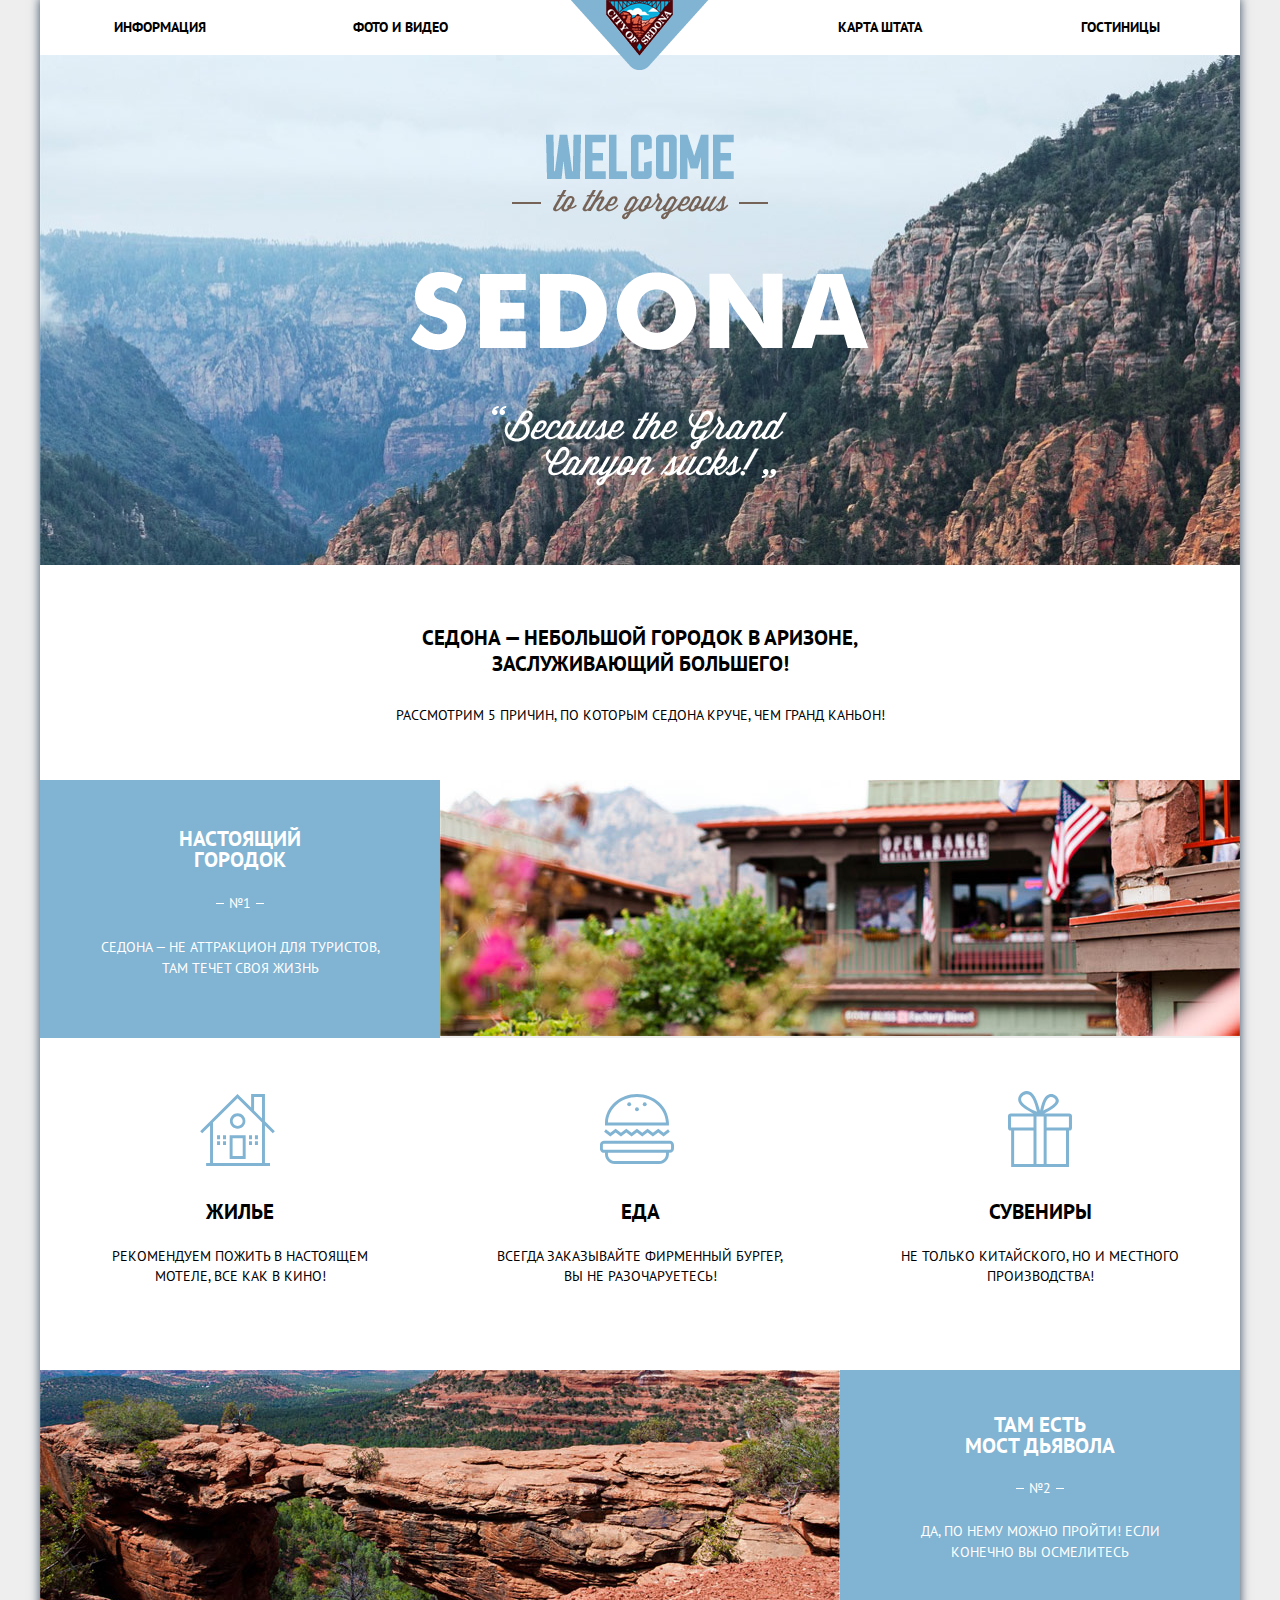
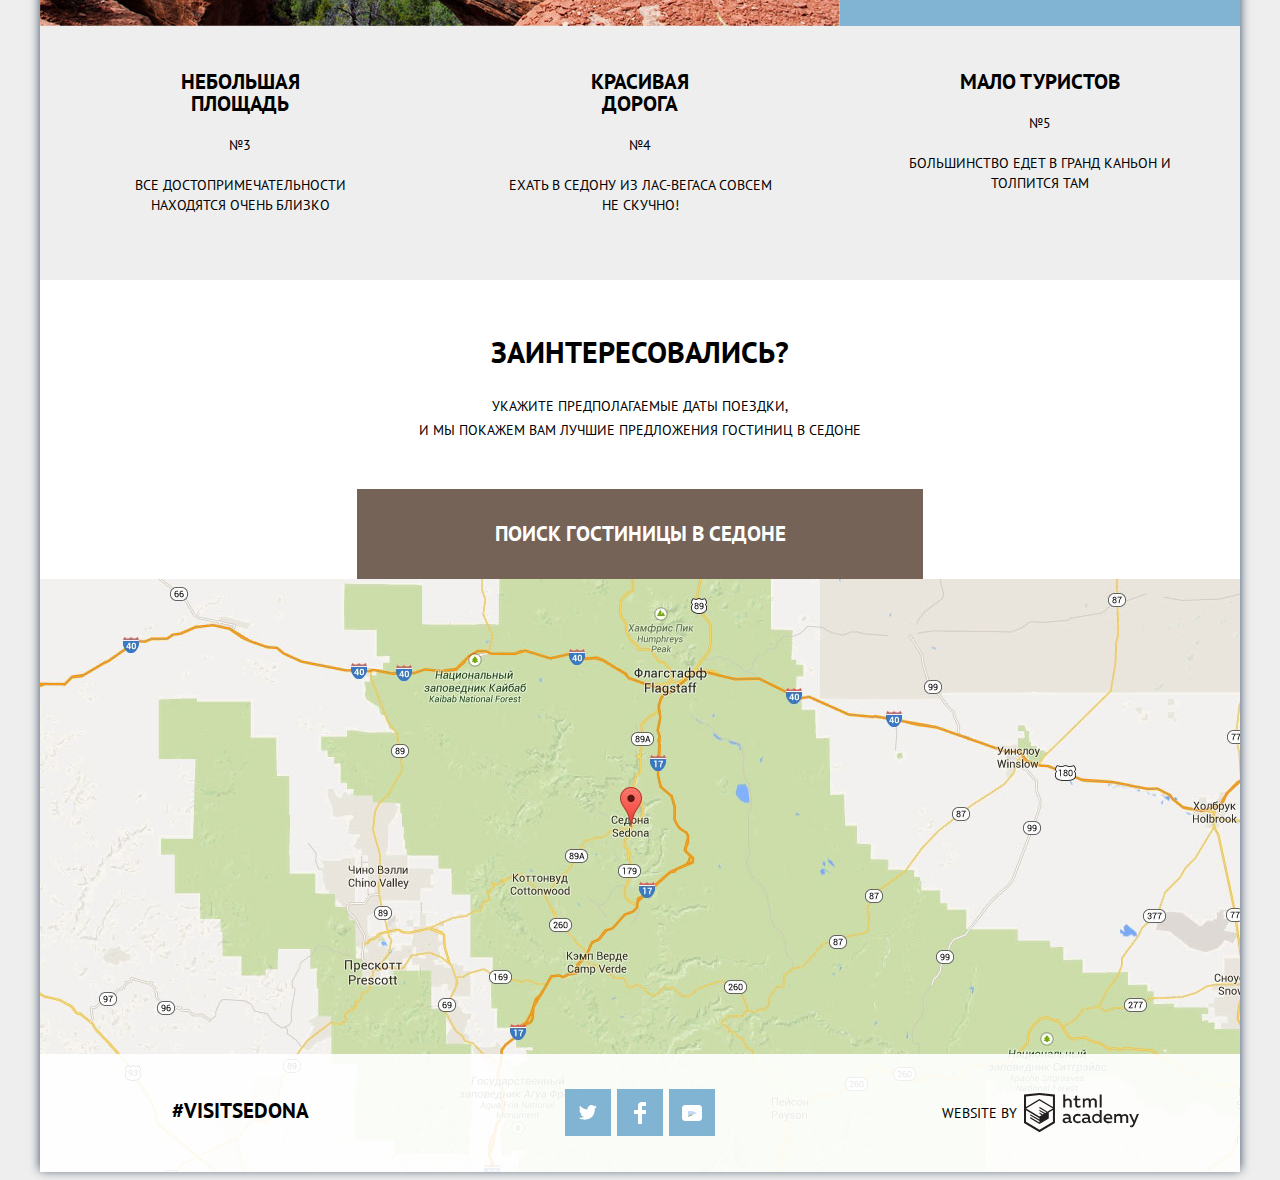
==== commit ae17fb35: "Работа над ошибками" ====
--- a/index.html
+++ b/index.html
@@ -3,45 +3,50 @@
   <head>
     <meta charset="utf-8">
     <title>Седона</title>
-	  <link href="css/normalize.css" rel="stylesheet">
-    <link rel="stylesheet" href="css/style.css">
-	  <link href="https://fonts.googleapis.com/css?family=PT+Sans" rel="stylesheet">
+    <link href="css/normalize.css" rel="stylesheet">
+    <link rel="stylesheet" href="css/style-minimize.css">
+    <link href="https://fonts.googleapis.com/css?family=PT+Sans" rel="stylesheet">
   </head>
   <body>
-
     <header class="main-header">
       <nav class="main-nav">
         <ul class="site-nav site-nav-left">
-          <li><a href="catalog.html">Информация</a></li>
-          <li><a href="#">Фото и видео</a></li>
-        </ul>
-        <div class="site-logo"><img src="img/logo.png" width="138" height="70" alt="Логотип сервиса по бронированию отелей «Седона»"></div>
+          <li>
+            <a href="#">Информация</a>
+          </li>
+          <li>
+            <a href="#">Фото и видео</a>
+          </li>
+        </ul>
+        <div class="site-logo">
+          <img src="img/logo.png" width="138" height="70" alt="Логотип сервиса по бронированию отелей «Седона»">
+        </div>
         <ul class="site-nav site-nav-right">
-          <li><a href="#">Карта штата</a></li>
-          <li><a href="#">Гостиницы</a></li>
+          <li>
+            <a href="#">Карта штата</a>
+          </li>
+          <li>
+            <a href="catalog.html">Гостиницы</a>
+          </li>
         </ul>
       </nav>
     </header>
-
     <main>
       <h1 class="visually-hidden">Добро пожаловать в Седону</h1>
       <div class="background-image">
-        <img src="img/background.jpg" width="1200" height="509" alt="Добро пожаловать в Седону">
+        <img src="img/background-photo.jpg" width="1200" height="510" alt="Добро пожаловать в Седону">
       </div>
-
       <section class="features">
         <h2 class="visually-hidden">Преимущества</h2>
-
         <div class="features-header-wrapper">
           <div class="features-header">
             <h2>Седона — небольшой городок в Аризоне, заслуживающий большего!</h2>
-    		    <p>Рассмотрим 5 причин, по которым Седона круче, чем Гранд Каньон!</p>
+            <p>Рассмотрим 5 причин, по которым Седона круче, чем Гранд Каньон!</p>
           </div>
         </div>
-
         <div class="features-wrapper">
-		      <ul class="feature-list">
-		        <li>
+          <ul class="feature-list">
+            <li>
               <h3>Настоящий городок</h3>
               <p class="dashes">№1</p>
               <p>Седона — не аттракцион для туристов, там течет своя жизнь</p>
@@ -49,54 +54,47 @@
           </ul>
           <img src="img/features-hotel.jpg" width="800" height="256" alt="Фото одного из отелей в Седоне">
         </div>
-
         <ul class="feature-list-icons">
-  	      <li class="feature-list-block house-icon">
+          <li class="feature-list-block house-icon">
             <div>
               <h3>Жилье</h3>
               <p>Рекомендуем пожить в настоящем мотеле, все как в кино!</p>
             </div>
           </li>
-
           <li class="feature-list-block food-icon">
             <div>
               <h3>Еда</h3>
               <p>Всегда заказывайте фирменный бургер, вы не разочаруетесь!</p>
             </div>
           </li>
-
-	        <li class="feature-list-block souvenir-icon">
+          <li class="feature-list-block souvenir-icon">
             <div>
               <h3>Сувениры</h3>
               <p>Не только китайского, но и местного производства! </p>
             </div>
           </li>
         </ul>
-
         <div class="features-wrapper">
           <img src="img/features-canyon.jpg" width="800" height="256" alt="Фото одного из отелей в Седоне">
-		      <ul class="feature-list devils-bridge">
-		        <li>
+          <ul class="feature-list devils-bridge">
+            <li>
               <h3>Там есть<br> мост Дьявола</h3>
               <p class="dashes">№2</p>
               <p>Да, по нему можно пройти! Если конечно вы осмелитесь</p>
             </li>
           </ul>
         </div>
-
         <ul class="feature-list-bottom">
           <li>
             <h3>Небольшая площадь</h3>
             <p>№3</p>
             <p>Все достопримечательности находятся очень близко</p>
           </li>
-
           <li>
             <h3>Красивая дорога</h3>
             <p>№4</p>
             <p>Ехать в Седону из Лас-Вегаса совсем не скучно!</p>
           </li>
-
           <li>
             <h3>Мало туристов</h3>
             <p>№5</p>
@@ -104,89 +102,106 @@
           </li>
         </ul>
       </section>
-			
-			
-			
-			<div class="appointment-wrapper">
-				<h3>Заинтересовались?</h3>
-				<p>Укажите предполагаемые даты поездки,<br> и мы покажем вам лучшие предложения гостиниц в Седоне</p>
-				<button type="button" class="button-show-search">Поиск гостиницы в Седоне</button>
-				<div class="modal-search">
-					<h3 class="visually-hidden">Форма ввода данных для поиска гостиниц</h3>
-					<form class="appointment-form" action="https://echo.htmlacademy.ru" method="post">
-						<div class="modal-form-container">
-							<p class="modal-search-block">
-								<label for="date-in-input">Дата заезда:</label>
-								<input type="text" name="date-in" class="appointment-form-date" id="date-in-input" value="24 апреля 2017">
-								<button type="button" class="calendar-button calendar-button-in" value="Календарь"><svg xmlns="http://www.w3.org/2000/svg" width="21" height="22" viewBox="0 0 21 22"  fill="#bdbbbc"><path d="M19.251 2.025h-2.845V.648c0-.381-.294-.689-.656-.689-.363 0-.656.308-.656.689v1.377h-3.938V.648c0-.381-.294-.689-.655-.689-.363 0-.657.308-.657.689v1.377H5.906V.648c0-.381-.294-.689-.656-.689-.363 0-.657.308-.657.689v1.377H1.75C.784 2.025 0 2.847 0 3.862v16.302C0 21.179.784 22 1.75 22h17.501c.966 0 1.749-.821 1.749-1.836V3.862c0-1.015-.783-1.837-1.749-1.837zm.437 18.139a.448.448 0 0 1-.437.459H1.75a.45.45 0 0 1-.438-.459V3.862a.45.45 0 0 1 .438-.459h2.844v1.378c0 .381.294.689.657.689.362 0 .656-.308.656-.689V3.403h3.938v1.378c0 .381.294.689.657.689.361 0 .655-.308.655-.689V3.403h3.938v1.378c0 .381.293.689.656.689.362 0 .656-.308.656-.689V3.403h2.845c.241 0 .437.206.437.459v16.302z"/><path d="M4.594 8.225h2.625v2.066H4.594zM4.594 11.668h2.625v2.067H4.594zM4.594 15.112h2.625v2.066H4.594zM9.188 15.112h2.625v2.066H9.188zM9.188 11.668h2.625v2.067H9.188zM9.188 8.225h2.625v2.066H9.188zM13.781 15.112h2.625v2.066h-2.625zM13.781 11.668h2.625v2.067h-2.625zM13.781 8.225h2.625v2.066h-2.625z"/></svg></button>
-							</p>
-							<p class="modal-search-block">
-								<label for="date-out-input">Дата выезда:</label>
-								<input type="text" name="date-out" class="appointment-form-date" id="date-out-input" value="4 июля 2017">
-								<button type="button" class="calendar-button calendar-button-out" value="Календарь"><svg xmlns="http://www.w3.org/2000/svg" width="21" height="22" viewBox="0 0 21 22"  fill="#bdbbbc"><path d="M19.251 2.025h-2.845V.648c0-.381-.294-.689-.656-.689-.363 0-.656.308-.656.689v1.377h-3.938V.648c0-.381-.294-.689-.655-.689-.363 0-.657.308-.657.689v1.377H5.906V.648c0-.381-.294-.689-.656-.689-.363 0-.657.308-.657.689v1.377H1.75C.784 2.025 0 2.847 0 3.862v16.302C0 21.179.784 22 1.75 22h17.501c.966 0 1.749-.821 1.749-1.836V3.862c0-1.015-.783-1.837-1.749-1.837zm.437 18.139a.448.448 0 0 1-.437.459H1.75a.45.45 0 0 1-.438-.459V3.862a.45.45 0 0 1 .438-.459h2.844v1.378c0 .381.294.689.657.689.362 0 .656-.308.656-.689V3.403h3.938v1.378c0 .381.294.689.657.689.361 0 .655-.308.655-.689V3.403h3.938v1.378c0 .381.293.689.656.689.362 0 .656-.308.656-.689V3.403h2.845c.241 0 .437.206.437.459v16.302z"/><path d="M4.594 8.225h2.625v2.066H4.594zM4.594 11.668h2.625v2.067H4.594zM4.594 15.112h2.625v2.066H4.594zM9.188 15.112h2.625v2.066H9.188zM9.188 11.668h2.625v2.067H9.188zM9.188 8.225h2.625v2.066H9.188zM13.781 15.112h2.625v2.066h-2.625zM13.781 11.668h2.625v2.067h-2.625zM13.781 8.225h2.625v2.066h-2.625z"/></svg></button>
-							</p>
-							<p class="modal-search-block people-count-wrapper">
-								<label for="adults-count">Взрослые:</label>
-								<button type="button" class="modal-btn" value="Меньше на 1"></button>
-								<input type="text" name="adults" class="appointment-form-date people-count" id="adults-count" value="2" pattern="^[ 0-9]+$">
-								<button type="button" class="modal-btn plus-btn" value="Больше на 1"></button>
-								<label for="children-count" class="children-label">Дети:</label>
-								<button type="button" class="modal-btn" value="Меньше на 1"></button>
-								<input type="text" name="children" class="appointment-form-date people-count" id="children-count" value="0" pattern="^[ 0-9]+$">
-								<button type="button" class="modal-btn plus-btn" value="Больше на 1"></button>
-							</p>
-							<button type="submit" class="button-submit-search button">Найти</button>
-						</div>
-					</form>
-				</div>
-			</div>
-				
-			<div class="map-container">
-				<iframe src="https://www.google.com/maps/embed?pb=!1m18!1m12!1m3!1d52385.13565749244!2d-111.83015809006805!3d34.85444381567572!2m3!1f0!2f0!3f0!3m2!1i1024!2i768!4f13.1!3m3!1m2!1s0x872da132f942b00d%3A0x5548c523fa6c8efd!2z0KHQtdC00L7QvdCwLCDQkNGA0LjQt9C-0L3QsCA4NjMzNiwg0KHQqNCQ!5e0!3m2!1sru!2sru!4v1505162319874" width="1200" height="593" style="border:0" allowfullscreen></iframe>
-				<img src="img/map.jpg" width="1200" height="593" alt="Карта Седоны">
-			</div>
-			
-			
-			
-			
-			
-			
-			
-			
-			
+      <section class="appointment-wrapper">
+        <h3>Заинтересовались?</h3>
+        <p>Укажите предполагаемые даты поездки,<br> и мы покажем вам лучшие предложения гостиниц в Седоне</p>
+        <a href="form.html" class="button-show-search">Поиск гостиницы в Седоне</a>
+        <div class="modal-search">
+          <h3 class="visually-hidden">Форма ввода данных для поиска гостиниц</h3>
+          <form class="appointment-form" action="https://echo.htmlacademy.ru" method="post">
+            <div class="modal-form-container">
+              <p class="modal-search-block">
+                <label for="date-in-input">Дата заезда:</label>
+                <input type="text" name="date-in" class="appointment-form-date" id="date-in-input" value="24 апреля 2017">
+                <button type="button" class="calendar-button calendar-button-in" value="Календарь">
+                  <svg xmlns="http://www.w3.org/2000/svg" width="21" height="22" viewBox="0 0 21 22" fill="#bdbbbc">
+                    <path d="M19.251 2.025h-2.845V.648c0-.381-.294-.689-.656-.689-.363 0-.656.308-.656.689v1.377h-3.938V.648c0-.381-.294-.689-.655-.689-.363 0-.657.308-.657.689v1.377H5.906V.648c0-.381-.294-.689-.656-.689-.363 0-.657.308-.657.689v1.377H1.75C.784 2.025 0 2.847 0 3.862v16.302C0 21.179.784 22 1.75 22h17.501c.966 0 1.749-.821 1.749-1.836V3.862c0-1.015-.783-1.837-1.749-1.837zm.437 18.139a.448.448 0 0 1-.437.459H1.75a.45.45 0 0 1-.438-.459V3.862a.45.45 0 0 1 .438-.459h2.844v1.378c0 .381.294.689.657.689.362 0 .656-.308.656-.689V3.403h3.938v1.378c0 .381.294.689.657.689.361 0 .655-.308.655-.689V3.403h3.938v1.378c0 .381.293.689.656.689.362 0 .656-.308.656-.689V3.403h2.845c.241 0 .437.206.437.459v16.302z"></path>
+                    <path d="M4.594 8.225h2.625v2.066H4.594zM4.594 11.668h2.625v2.067H4.594zM4.594 15.112h2.625v2.066H4.594zM9.188 15.112h2.625v2.066H9.188zM9.188 11.668h2.625v2.067H9.188zM9.188 8.225h2.625v2.066H9.188zM13.781 15.112h2.625v2.066h-2.625zM13.781 11.668h2.625v2.067h-2.625zM13.781 8.225h2.625v2.066h-2.625z"></path>
+                  </svg>
+                </button>
+              </p>
+              <p class="modal-search-block">
+                <label for="date-out-input">Дата выезда:</label>
+                <input type="text" name="date-out" class="appointment-form-date" id="date-out-input" value="4 июля 2017">
+                <button type="button" class="calendar-button calendar-button-out" value="Календарь">
+                  <svg xmlns="http://www.w3.org/2000/svg" width="21" height="22" viewBox="0 0 21 22" fill="#bdbbbc">
+                    <path d="M19.251 2.025h-2.845V.648c0-.381-.294-.689-.656-.689-.363 0-.656.308-.656.689v1.377h-3.938V.648c0-.381-.294-.689-.655-.689-.363 0-.657.308-.657.689v1.377H5.906V.648c0-.381-.294-.689-.656-.689-.363 0-.657.308-.657.689v1.377H1.75C.784 2.025 0 2.847 0 3.862v16.302C0 21.179.784 22 1.75 22h17.501c.966 0 1.749-.821 1.749-1.836V3.862c0-1.015-.783-1.837-1.749-1.837zm.437 18.139a.448.448 0 0 1-.437.459H1.75a.45.45 0 0 1-.438-.459V3.862a.45.45 0 0 1 .438-.459h2.844v1.378c0 .381.294.689.657.689.362 0 .656-.308.656-.689V3.403h3.938v1.378c0 .381.294.689.657.689.361 0 .655-.308.655-.689V3.403h3.938v1.378c0 .381.293.689.656.689.362 0 .656-.308.656-.689V3.403h2.845c.241 0 .437.206.437.459v16.302z"></path>
+                    <path d="M4.594 8.225h2.625v2.066H4.594zM4.594 11.668h2.625v2.067H4.594zM4.594 15.112h2.625v2.066H4.594zM9.188 15.112h2.625v2.066H9.188zM9.188 11.668h2.625v2.067H9.188zM9.188 8.225h2.625v2.066H9.188zM13.781 15.112h2.625v2.066h-2.625zM13.781 11.668h2.625v2.067h-2.625zM13.781 8.225h2.625v2.066h-2.625z"></path>
+                  </svg>
+                </button>
+              </p>
+              <p class="modal-search-block people-count-wrapper">
+                <label for="adults-count">Взрослые:</label>
+                <button type="button" class="modal-btn" value="Меньше на 1">
+                  <span class="visually-hidden">Меньше на 1</span>
+                </button>
+                <input type="text" name="adults" class="appointment-form-date people-count" id="adults-count" value="2" pattern="^[ 0-9]+$">
+                <button type="button" class="modal-btn plus-btn" value="Больше на 1">
+                  <span class="visually-hidden">Больше на 1</span>
+                </button>
+                <label for="children-count" class="children-label">Дети:</label>
+                <button type="button" class="modal-btn" value="Меньше на 1">
+                  <span class="visually-hidden">Меньше на 1</span>
+                </button>
+                <input type="text" name="children" class="appointment-form-date people-count" id="children-count" value="0" pattern="^[ 0-9]+$">
+                <button type="button" class="modal-btn plus-btn" value="Больше на 1">
+                  <span class="visually-hidden">Больше на 1</span>
+                </button>
+              </p>
+              <button type="submit" class="button-submit-search button">Найти</button>
+            </div>
+          </form>
+        </div>
+      </section>
+      <div class="map-container">
+        <iframe src="https://www.google.com/maps/embed?pb=!1m18!1m12!1m3!1d52385.13565749244!2d-111.83015809006805!3d34.85444381567572!2m3!1f0!2f0!3f0!3m2!1i1024!2i768!4f13.1!3m3!1m2!1s0x872da132f942b00d%3A0x5548c523fa6c8efd!2z0KHQtdC00L7QvdCwLCDQkNGA0LjQt9C-0L3QsCA4NjMzNiwg0KHQqNCQ!5e0!3m2!1sru!2sru!4v1505162319874" width="1200" height="593" style="border:0" allowfullscreen></iframe>
+        <img src="img/map.jpg" width="1200" height="593" alt="Карта Седоны">
+      </div>
     </main>
-
     <footer class="main-footer">
       <div class="container">
         <p>#VISITSEDONA</p>
         <div class="footer-social">
           <ul>
             <li>
-              <a class="social-button" href="#"><span class="visually-hidden">Твиттер</span>
-                <svg xmlns="http://www.w3.org/2000/svg" width="17.5" height="14.663" viewBox="0 0 17.5 14.663"><path fill-rule="evenodd" clip-rule="evenodd" d="M11.283.153c1.736-.484 3.074.264 3.685 1.15.694-.225 1.372-.47 2.072-.69-.004.841-.538 1.478-.883 1.728.704.165 1.343-.481 1.343-.481-.175.977-1.035 1.746-1.611 1.977-.239 6.592-3.272 10.956-10.382 10.823h-.46c-.422 0-4.29-.45-5.047-1.843 2.341.192 4.011-.412 4.835-1.15-.989-.293-2.761-.464-3.07-2.881.362.105.583.223 1.228.117-1.236-.836-2.608-1.537-2.532-3.685.294.319 1.1.523 1.381.461-.725-.235-2.03-3.281-.921-4.836 1.873 1.812 3.848 3.521 7.369 3.685.216-2.24 1.171-3.74 2.993-4.375z"></path></svg>
-              </a></li>
-            <li>
-              <a class="social-button" href="#"><span class="visually-hidden">Фейсбук</span>
-                <svg xmlns="http://www.w3.org/2000/svg" width="12" height="22" viewBox="0 0 12 22"><path fill="#FFF" d="M12 4V0H8a4 4 0 0 0-4 4v4H0v4h4v10h4V12h4V8H8V4h4z"/></svg>
-              </a></li>
-            <li>
-              <a class="social-button" href="#"><span class="visually-hidden">Ютьюб</span>
-                <svg xmlns="http://www.w3.org/2000/svg" xmlns:xlink="http://www.w3.org/1999/xlink" width="20" height="16" viewBox="0 0 20 16"><image overflow="visible" width="20" height="16" xlink:href="youtube.png"/><path fill="#FFF" d="M17 0H3C1.35 0 0 1.35 0 3v10c0 1.65 1.35 3 3 3h14c1.65 0 3-1.35 3-3V3c0-1.65-1.35-3-3-3zM6.027 11.998V4.002L15.014 8l-8.987 3.998z"/></svg>
-              </a></li>
+              <a class="social-button" href="#">
+                <span class="visually-hidden">Твиттер</span>
+                <svg xmlns="http://www.w3.org/2000/svg" width="17.5" height="14.663" viewBox="0 0 17.5 14.663">
+                  <path fill-rule="evenodd" clip-rule="evenodd" d="M11.283.153c1.736-.484 3.074.264 3.685 1.15.694-.225 1.372-.47 2.072-.69-.004.841-.538 1.478-.883 1.728.704.165 1.343-.481 1.343-.481-.175.977-1.035 1.746-1.611 1.977-.239 6.592-3.272 10.956-10.382 10.823h-.46c-.422 0-4.29-.45-5.047-1.843 2.341.192 4.011-.412 4.835-1.15-.989-.293-2.761-.464-3.07-2.881.362.105.583.223 1.228.117-1.236-.836-2.608-1.537-2.532-3.685.294.319 1.1.523 1.381.461-.725-.235-2.03-3.281-.921-4.836 1.873 1.812 3.848 3.521 7.369 3.685.216-2.24 1.171-3.74 2.993-4.375z"></path>
+                </svg>
+              </a>
+            </li>
+            <li>
+              <a class="social-button" href="#">
+                <span class="visually-hidden">Фейсбук</span>
+                <svg xmlns="http://www.w3.org/2000/svg" width="12" height="22" viewBox="0 0 12 22">
+                  <path fill="#ffffff" d="M12 4V0H8a4 4 0 0 0-4 4v4H0v4h4v10h4V12h4V8H8V4h4z"></path>
+                </svg>
+              </a>
+            </li>
+            <li>
+              <a class="social-button" href="#">
+                <span class="visually-hidden">Ютьюб</span>
+                <svg xmlns="http://www.w3.org/2000/svg" xmlns:xlink="http://www.w3.org/1999/xlink" width="20" height="16" viewBox="0 0 20 16">
+                  <image overflow="visible" width="20" height="16" xlink:href="youtube.png"/>
+                  <path fill="#ffffff" d="M17 0H3C1.35 0 0 1.35 0 3v10c0 1.65 1.35 3 3 3h14c1.65 0 3-1.35 3-3V3c0-1.65-1.35-3-3-3zM6.027 11.998V4.002L15.014 8l-8.987 3.998z"></path>
+                </svg>
+              </a>
+            </li>
           </ul>
         </div>
         <div class="copyright-wrapper">
           Website by
-          <a class="copyright-button" href="https://htmlacademy.ru/intensive/htmlcss"><span class="visually-hidden">HTML Academy</span>
-            <svg id="Layer_1" data-name="Layer 1" xmlns="http://www.w3.org/2000/svg" viewBox="0 0 108.08 36.85"><title>logo-htmlacademy-small1</title><path fill="#231f20"  d="M44.61,26.88a2,2,0,0,0,.55-0.1v1.33a3.25,3.25,0,0,1-1.18.21,1.67,1.67,0,0,1-1.67-1,4.84,4.84,0,0,1-3.14,1.08c-1.51,0-2.91-.83-2.91-2.55,0-2.13,2-2.79,3.71-2.79a11.08,11.08,0,0,1,2.17.25v-0.3c0-1-.76-1.77-2.19-1.77a7.42,7.42,0,0,0-3,.64v-1.7a10.21,10.21,0,0,1,3.19-.55c2.36,0,3.81,1.12,3.81,3.65v3a0.54,0.54,0,0,0,.49.59h0.17Zm-6.44-1.13A1.35,1.35,0,0,0,39.63,27h0.11a3.39,3.39,0,0,0,2.41-1V24.58a9.72,9.72,0,0,0-1.81-.21c-1,0-2.16.33-2.16,1.38h0Zm12.36-6.11a5,5,0,0,1,2.57.64V22a4.08,4.08,0,0,0-2.3-.7,2.75,2.75,0,1,0,0,5.49,5,5,0,0,0,2.43-.64v1.71a6.27,6.27,0,0,1-2.76.57A4.21,4.21,0,0,1,46,24.51q0-.21,0-0.41a4.32,4.32,0,0,1,4.18-4.46h0.38Zm12.17,7.24a2,2,0,0,0,.55-0.1v1.33a3.25,3.25,0,0,1-1.18.21,1.67,1.67,0,0,1-1.67-1,4.84,4.84,0,0,1-3.14,1.08c-1.51,0-2.91-.83-2.91-2.55,0-2.13,2-2.79,3.71-2.79a11.08,11.08,0,0,1,2.17.25v-0.3c0-1-.76-1.77-2.19-1.77a7.42,7.42,0,0,0-3,.64v-1.7a10.21,10.21,0,0,1,3.19-.55c2.36,0,3.81,1.12,3.81,3.65v3a0.54,0.54,0,0,0,.49.59h0.17Zm-6.44-1.13A1.35,1.35,0,0,0,57.73,27h0.11a3.39,3.39,0,0,0,2.41-1V24.58a9.72,9.72,0,0,0-1.81-.21c-1.06,0-2.16.33-2.16,1.38h0ZM73,16V28.2H71.35V26.88a3.88,3.88,0,0,1-3.19,1.54,4.4,4.4,0,0,1,0-8.78,3.81,3.81,0,0,1,3,1.3V16H73Zm-4.53,5.22a2.76,2.76,0,1,0,0,5.52A2.86,2.86,0,0,0,71.15,25V23A2.91,2.91,0,0,0,68.49,21.27ZM79,19.64c3.31,0,4.46,2.68,3.92,5.09H76.7c0.21,1.5,1.67,2.11,3.19,2.11a6.11,6.11,0,0,0,2.64-.59v1.6a7.14,7.14,0,0,1-3,.57C77,28.42,74.78,27,74.78,24a4.18,4.18,0,0,1,4-4.39H79Zm0.09,1.54a2.28,2.28,0,0,0-2.44,2.1v0.06H81.3A2,2,0,0,0,79.13,21.18Zm5.73,7V19.87h1.65v1a3.81,3.81,0,0,1,2.78-1.27A2.86,2.86,0,0,1,91.89,21a4.12,4.12,0,0,1,2.91-1.33A3.06,3.06,0,0,1,98,23V28.2h-1.9V23.05a1.59,1.59,0,0,0-1.42-1.75H94.42a2.8,2.8,0,0,0-2.07,1.12V28.2h-1.9V23.05A1.59,1.59,0,0,0,89,21.31H88.8a3,3,0,0,0-2.21,1.29v5.63H84.86Zm21.31-8.33h1.9l-3.91,9.46c-0.9,2.17-2.09,2.86-3.35,2.86a4.76,4.76,0,0,1-1.1-.14V30.46a2.86,2.86,0,0,0,.85.12c0.9,0,1.58-.64,2.07-1.9l0.17-.42-4-8.4h2l2.86,6.29ZM38.73,1.46V6.22a3.81,3.81,0,0,1,2.7-1.14,3.25,3.25,0,0,1,3.44,3.4v5.15H43V8.72a1.81,1.81,0,0,0-1.61-2h-0.3a2.93,2.93,0,0,0-2.32,1.39v5.52h-1.9V1.46h1.9ZM49.94,2.31v3h3V6.91h-3v3.81c0,1.1.5,1.46,1.58,1.46a4.49,4.49,0,0,0,1.69-.33v1.6A6.8,6.8,0,0,1,51,13.8a2.55,2.55,0,0,1-2.86-2.74V6.89H46.58V5.26h1.5V2.74Zm5.4,11.31V5.28H57v1A3.81,3.81,0,0,1,59.77,5a2.86,2.86,0,0,1,2.6,1.33A4.12,4.12,0,0,1,65.28,5,3.06,3.06,0,0,1,68.44,8.4v5.21h-1.9V8.46a1.59,1.59,0,0,0-1.42-1.75H64.89a2.8,2.8,0,0,0-2.07,1.12v5.78h-1.9V8.46A1.59,1.59,0,0,0,59.5,6.71H59.27A3,3,0,0,0,57.06,8v5.63H55.34ZM71.17,1.45H73V13.6H71.17V1.45ZM14.71,0H14.55L0,1.54V28.21l14.55,8.66,14.55-8.66V1.54Zm12.5,27.1L14.55,34.64,1.9,27.12V16.18l12.59,7.5V25L5.86,19.9v1.31l8.68,5.21v1.39L5.87,22.65V24l8.68,5.21,8.75-5.24V18.31L27.2,16V27.12Zm0-12.53-3.48,2-1.6,1L14.51,13v1.31L21,18.23H21l-0.14.09-1,.54-5.37-3.2V17l4.24,2.52-1,.67-3.2-1.9v1.31l2.1,1.24L14.5,22.1,2,14.65,14.51,7.11Zm0-1.32L14.49,5.76,1.91,13.25v-10L14.56,1.92,27.21,3.25v10h0Z" transform="translate(0 -0.02)"/></svg>
+          <a class="copyright-button" href="https://htmlacademy.ru/intensive/htmlcss">
+            <span class="visually-hidden">HTML Academy</span>
+            <svg id="Layer_1" data-name="Layer 1" xmlns="http://www.w3.org/2000/svg" viewBox="0 0 108.08 36.85">
+              <title>logo-htmlacademy-small1</title>
+              <path fill="#231f20" d="M44.61,26.88a2,2,0,0,0,.55-0.1v1.33a3.25,3.25,0,0,1-1.18.21,1.67,1.67,0,0,1-1.67-1,4.84,4.84,0,0,1-3.14,1.08c-1.51,0-2.91-.83-2.91-2.55,0-2.13,2-2.79,3.71-2.79a11.08,11.08,0,0,1,2.17.25v-0.3c0-1-.76-1.77-2.19-1.77a7.42,7.42,0,0,0-3,.64v-1.7a10.21,10.21,0,0,1,3.19-.55c2.36,0,3.81,1.12,3.81,3.65v3a0.54,0.54,0,0,0,.49.59h0.17Zm-6.44-1.13A1.35,1.35,0,0,0,39.63,27h0.11a3.39,3.39,0,0,0,2.41-1V24.58a9.72,9.72,0,0,0-1.81-.21c-1,0-2.16.33-2.16,1.38h0Zm12.36-6.11a5,5,0,0,1,2.57.64V22a4.08,4.08,0,0,0-2.3-.7,2.75,2.75,0,1,0,0,5.49,5,5,0,0,0,2.43-.64v1.71a6.27,6.27,0,0,1-2.76.57A4.21,4.21,0,0,1,46,24.51q0-.21,0-0.41a4.32,4.32,0,0,1,4.18-4.46h0.38Zm12.17,7.24a2,2,0,0,0,.55-0.1v1.33a3.25,3.25,0,0,1-1.18.21,1.67,1.67,0,0,1-1.67-1,4.84,4.84,0,0,1-3.14,1.08c-1.51,0-2.91-.83-2.91-2.55,0-2.13,2-2.79,3.71-2.79a11.08,11.08,0,0,1,2.17.25v-0.3c0-1-.76-1.77-2.19-1.77a7.42,7.42,0,0,0-3,.64v-1.7a10.21,10.21,0,0,1,3.19-.55c2.36,0,3.81,1.12,3.81,3.65v3a0.54,0.54,0,0,0,.49.59h0.17Zm-6.44-1.13A1.35,1.35,0,0,0,57.73,27h0.11a3.39,3.39,0,0,0,2.41-1V24.58a9.72,9.72,0,0,0-1.81-.21c-1.06,0-2.16.33-2.16,1.38h0ZM73,16V28.2H71.35V26.88a3.88,3.88,0,0,1-3.19,1.54,4.4,4.4,0,0,1,0-8.78,3.81,3.81,0,0,1,3,1.3V16H73Zm-4.53,5.22a2.76,2.76,0,1,0,0,5.52A2.86,2.86,0,0,0,71.15,25V23A2.91,2.91,0,0,0,68.49,21.27ZM79,19.64c3.31,0,4.46,2.68,3.92,5.09H76.7c0.21,1.5,1.67,2.11,3.19,2.11a6.11,6.11,0,0,0,2.64-.59v1.6a7.14,7.14,0,0,1-3,.57C77,28.42,74.78,27,74.78,24a4.18,4.18,0,0,1,4-4.39H79Zm0.09,1.54a2.28,2.28,0,0,0-2.44,2.1v0.06H81.3A2,2,0,0,0,79.13,21.18Zm5.73,7V19.87h1.65v1a3.81,3.81,0,0,1,2.78-1.27A2.86,2.86,0,0,1,91.89,21a4.12,4.12,0,0,1,2.91-1.33A3.06,3.06,0,0,1,98,23V28.2h-1.9V23.05a1.59,1.59,0,0,0-1.42-1.75H94.42a2.8,2.8,0,0,0-2.07,1.12V28.2h-1.9V23.05A1.59,1.59,0,0,0,89,21.31H88.8a3,3,0,0,0-2.21,1.29v5.63H84.86Zm21.31-8.33h1.9l-3.91,9.46c-0.9,2.17-2.09,2.86-3.35,2.86a4.76,4.76,0,0,1-1.1-.14V30.46a2.86,2.86,0,0,0,.85.12c0.9,0,1.58-.64,2.07-1.9l0.17-.42-4-8.4h2l2.86,6.29ZM38.73,1.46V6.22a3.81,3.81,0,0,1,2.7-1.14,3.25,3.25,0,0,1,3.44,3.4v5.15H43V8.72a1.81,1.81,0,0,0-1.61-2h-0.3a2.93,2.93,0,0,0-2.32,1.39v5.52h-1.9V1.46h1.9ZM49.94,2.31v3h3V6.91h-3v3.81c0,1.1.5,1.46,1.58,1.46a4.49,4.49,0,0,0,1.69-.33v1.6A6.8,6.8,0,0,1,51,13.8a2.55,2.55,0,0,1-2.86-2.74V6.89H46.58V5.26h1.5V2.74Zm5.4,11.31V5.28H57v1A3.81,3.81,0,0,1,59.77,5a2.86,2.86,0,0,1,2.6,1.33A4.12,4.12,0,0,1,65.28,5,3.06,3.06,0,0,1,68.44,8.4v5.21h-1.9V8.46a1.59,1.59,0,0,0-1.42-1.75H64.89a2.8,2.8,0,0,0-2.07,1.12v5.78h-1.9V8.46A1.59,1.59,0,0,0,59.5,6.71H59.27A3,3,0,0,0,57.06,8v5.63H55.34ZM71.17,1.45H73V13.6H71.17V1.45ZM14.71,0H14.55L0,1.54V28.21l14.55,8.66,14.55-8.66V1.54Zm12.5,27.1L14.55,34.64,1.9,27.12V16.18l12.59,7.5V25L5.86,19.9v1.31l8.68,5.21v1.39L5.87,22.65V24l8.68,5.21,8.75-5.24V18.31L27.2,16V27.12Zm0-12.53-3.48,2-1.6,1L14.51,13v1.31L21,18.23H21l-0.14.09-1,.54-5.37-3.2V17l4.24,2.52-1,.67-3.2-1.9v1.31l2.1,1.24L14.5,22.1,2,14.65,14.51,7.11Zm0-1.32L14.49,5.76,1.91,13.25v-10L14.56,1.92,27.21,3.25v10h0Z" transform="translate(0 -0.02)"></path>
+            </svg>
           </a>
         </div>
       </div>
     </footer>
-
-    
-
-		<script type="text/javascript" src="js/modal.js"></script>
-
+    <script type="text/javascript" src="js/modal-minimize.js"/></script>
   </body>
 </html>
--- a/css/style-minimize.css
+++ b/css/style-minimize.css
@@ -0,0 +1 @@
+@font-face{font-family:"PT Sans";src:local("PT Sans"),url(fonts/ptsans.woff)}body{width:1200px;margin:0 auto;padding:0;font-family:"PT Sans","Arial",sans-serif;font-size:14px;line-height:26px;color:#000;font-weight:400;text-transform:uppercase;text-align:center;vertical-align:middle;background-color:#eee;-webkit-box-shadow:0 -2px 10px 0 #34495e;box-shadow:0 -2px 10px 0 #34495e}a{text-decoration:none}.visually-hidden{position:absolute;clip:rect(1px 1px 1px 1px);clip:rect(1px,1px,1px,1px);padding:0;border:0;height:1px;width:1px;overflow:hidden}.main-nav,.site-nav{display:-webkit-box;display:-ms-flexbox;display:flex}.site-nav{-ms-flex-wrap:wrap;flex-wrap:wrap;min-height:50px;margin:0;padding:0;width:1200px;list-style:none;background-color:#fff}.main-nav{-webkit-box-align:start;-ms-flex-align:start;align-items:flex-start;position:relative}.site-logo{width:310px;margin:0;height:55px;padding:0;background-color:#fff;z-index:1}.site-nav-right{-webkit-box-pack:end;-ms-flex-pack:end;justify-content:flex-end}.site-nav-left{-webkit-box-pack:start;-ms-flex-pack:start;justify-content:flex-start}.feature-list-block div,.site-nav a{margin:0;font-size:14px;text-align:center}.site-nav a{font-family:"PT Sans","Arial",sans-serif;color:#000;font-weight:700;text-decoration:none;text-transform:uppercase;vertical-align:middle;width:auto;padding:0;line-height:26px}.info-wrapper h3:hover,.site-nav a:hover{color:#81b3d2}.site-nav a:active{color:#dbdbdb}.site-nav .current,.site-nav .current-page{color:#766357}.site-nav li{width:240px;margin:0;padding:12px 0 15px}.background-image{position:relative;width:1200px;height:510px;margin:0;padding:0;z-index:0;background-color:#81b3d2}.background-image::after,.background-image::before{content:"";display:block;position:absolute;z-index:2}.background-image::before{top:50%;left:50%;-webkit-transform:translateX(-50%) translateY(-50%);-ms-transform:translateX(-50%) translateY(-50%);transform:translateX(-50%) translateY(-50%);background:url(../img/welcome-text.png) no-repeat;width:458px;height:352px}.background-image::after{width:1200px;height:56px;bottom:0;background:url(../img/welcome-shape-bottom.png) no-repeat}.features-header-wrapper{display:block;margin:0;padding:0;z-index:2}.features-header{display:inline-block;margin:0;padding:60px 300px 38px;font-size:14px;line-height:26px;vertical-align:middle;background-color:#fff}.features-header h2{margin:0 0 25px;font-size:21px;line-height:26px}.features-wrapper{display:-webkit-box;display:-ms-flexbox;display:flex;width:1200px;margin:0;padding:0}.features-wrapper img{background:#fd7c6e}.feature-list{width:400px;margin:0;padding:0;color:#fff;list-style:none;background-color:#81b3d2}.feature-list li{padding:27px 50px 45px}.feature-list h3{padding-left:60px;padding-right:60px;font-size:21px;line-height:21px}.feature-list p{position:relative;margin-top:23px;font-size:14px;line-height:21px}.dashes::after,.dashes::before{content:"";position:absolute;top:10px;width:8px;height:1px;margin:0;padding:0;background:#fff}.dashes::before{left:126px}.dashes::after{right:126px}.devils-bridge h3{margin-top:17px}.devils-bridge p{margin-top:22px}.feature-list-icons{display:-webkit-box;display:-ms-flexbox;display:flex;-ms-flex-wrap:wrap;flex-wrap:wrap;margin:0;padding:0;color:#000;list-style:none;background-color:#fff}.feature-list-block{position:relative;margin:0;padding:0}.feature-list-block div{width:300px;padding:166px 50px 70px;line-height:20px}.feature-list-block h3{display:inline-block;padding:0;margin:0 0 13px;font-size:12px;line-height:15px;vertical-align:middle}.food-icon::after,.house-icon::after{content:"";position:absolute;top:56px;left:160px}.house-icon::after{background:url(../img/icon-1.svg) no-repeat;width:75px;height:72px}.food-icon::after{width:74px;height:70px;background:url(../img/icon-3.svg) no-repeat}.souvenir-icon::after{content:"";position:absolute;width:64px;height:76px;top:53px;left:168px;background:url(../img/icon-2.svg) no-repeat}.feature-list-icons h3{font-size:21px}.feature-list-bottom{display:-webkit-box;display:-ms-flexbox;display:flex;-ms-flex-wrap:wrap;flex-wrap:wrap;width:1200px;margin:0;padding:0;color:#000;list-style:none;background-color:#eee}.feature-list-bottom li{width:400px;margin:0;padding:0}.feature-list-bottom h3{display:inline-block;margin:0;padding:45px 120px 0;font-size:21px;line-height:22px;vertical-align:middle}.feature-list-bottom p{margin:0;padding:20px 60px 0;font-size:14px;line-height:20px}.feature-list-bottom p:last-child{padding-bottom:65px}.appointment-wrapper{position:relative;text-align:center;color:#000;background:#fff}.appointment-wrapper h3{margin:0;padding:52px 0 23px;font-size:30px;line-height:1.3em}.appointment-wrapper p{margin:0;padding:0 0 47px;font-size:14px;line-height:24px}.button-show-search{display:inline-block;width:566px;height:90px;color:#fff;font-size:21px;line-height:90px;font-weight:700;text-transform:uppercase;text-align:center;vertical-align:middle;background-color:#766357;border:0;cursor:pointer}.button-show-search:hover{background-color:#604e43}.button-show-search:focus{color:#857871;background-color:#503e33}@-webkit-keyframes bounce{0%{-webkit-transform:translateY(-100px);transform:translateY(-100px)}70%{-webkit-transform:translateY(30px);transform:translateY(30px)}90%{-webkit-transform:translateY(-10px);transform:translateY(-10px)}to{-webkit-transform:translateY(0);transform:translateY(0)}}@keyframes bounce{0%{-webkit-transform:translateY(-100px);transform:translateY(-100px)}70%{-webkit-transform:translateY(30px);transform:translateY(30px)}90%{-webkit-transform:translateY(-10px);transform:translateY(-10px)}to{-webkit-transform:translateY(0);transform:translateY(0)}}@-webkit-keyframes shake{0%,to{-webkit-transform:translateX(0);transform:translateX(0)}10%,30%,50%,70%,90%{-webkit-transform:translateX(-10px);transform:translateX(-10px)}20%,40%,60%,80%{-webkit-transform:translateX(10px);transform:translateX(10px)}}@keyframes shake{0%,to{-webkit-transform:translateX(0);transform:translateX(0)}10%,30%,50%,70%,90%{-webkit-transform:translateX(-10px);transform:translateX(-10px)}20%,40%,60%,80%{-webkit-transform:translateX(10px);transform:translateX(10px)}}.modal-off{display:none}.modal-search{position:absolute;top:100%;left:0;right:0;width:566px;height:396px;margin:auto;font-weight:600;-webkit-box-sizing:border-box;box-sizing:border-box;background-color:#fff;z-index:3;-webkit-box-shadow:0 2px 15px 0 rgba(0,1,1,.3);box-shadow:0 2px 15px 0 rgba(0,1,1,.3);-webkit-animation:bounce .6s;animation:bounce .6s}.modal-error{-webkit-animation:shake .6s;animation:shake .6s}.modal-form-container{position:relative;display:inline-block;width:458px;height:290px;margin:41px auto 0;padding:0;vertical-align:middle}.modal-form-container .modal-search-block{display:-webkit-box;display:-ms-flexbox;display:flex;-webkit-box-align:center;-ms-flex-align:center;align-items:center;margin:0 0 18px;padding:6px 0}.appointment-form input[type=text]{-webkit-box-sizing:border-box;box-sizing:border-box;width:344px;height:37px;margin-left:auto;padding:0 40px 0 10px;outline:0;font-size:14px;line-height:37px;font-family:"PT Sans","Arial",sans-serif;font-weight:600;color:#000;text-transform:uppercase;border:0;background-color:#f2f2f2}.appointment-form input:hover{background-color:#ebebeb}.appointment-form input:active,.appointment-form input:focus{-webkit-box-shadow:inset 0 0 0 2px #ebebeb;box-shadow:inset 0 0 0 2px #ebebeb;background-color:#fff}.calendar-button{position:absolute;width:21px;height:22px;margin:0;padding:0;border:0;background-color:transparent;cursor:pointer}.calendar-button-in{top:13px;right:10px}.calendar-button-out{top:80px;right:10px}.calendar-button svg:hover{fill:#000}.calendar-button svg:focus{fill:#81b3d2;outline:thin dotted;outline:5px auto -webkit-focus-ring-color}.calendar-button svg:active{fill:#81b3d2}.people-count-wrapper label{margin-top:1px;margin-right:41px}.people-count-wrapper .children-label{margin:0 30px 0 55px}.button-submit-search,.people-count-wrapper input[type=text]{text-transform:uppercase;text-align:center;vertical-align:middle;font-weight:700;border:0}.people-count-wrapper input[type=text]{display:inline-block;margin:0;padding:0;width:38px;height:38px;background-color:#f2f2f2}.modal-btn:hover,.people-count-wrapper input[type=text]:hover{background:#ebebeb}.modal-btn{display:-webkit-box;display:-ms-flexbox;display:flex;-webkit-box-pack:center;-ms-flex-pack:center;justify-content:center;-webkit-box-align:center;-ms-flex-align:center;align-items:center;width:38px;height:38px;border:0;background-color:#f2f2f2;font-size:0;cursor:pointer}.modal-btn::before,.plus-btn::after{content:"";position:absolute;display:inline-block;width:10px;height:2px;margin:0;padding:0;vertical-align:middle;background:#bdbbbc}.plus-btn::after{-webkit-transform:rotate(90deg);-ms-transform:rotate(90deg);transform:rotate(90deg)}.modal-btn:hover::before,.plus-btn:hover::after{background:#000}.modal-btn:active::before,.plus-btn:active::after{background:#81b3d2}.button-submit-search{position:absolute;bottom:0;left:0;width:458px;height:58px;color:#fff;font-size:21px;background-color:#81b3d2;cursor:pointer}.button-submit-search:hover{background-color:#669ec0}.button-submit-search:focus{color:#88b6d1;background-color:#5496bd}.single-page-form{top:50%;bottom:50%}.map-container{position:relative;width:1200px;height:475px;margin:0;padding:0;z-index:2;border:0}.map-container img{position:absolute;top:0;left:0;z-index:-1;background:#cbdda9}.main-footer{position:relative;height:70px;margin:0;padding:24px 0;z-index:3;background:rgba(255,255,255,.9)}.footer-social .social-button,.main-footer .container{display:-webkit-box;display:-ms-flexbox;display:flex}.main-footer p{width:200px;height:70px;margin:20px 225px auto 100px;padding:0;font-size:21px;line-height:26px;font-weight:600}.footer-social{width:155px;text-align:center}.main-footer ul{-webkit-box-pack:justify;-ms-flex-pack:justify;justify-content:space-between;-ms-flex-wrap:wrap;flex-wrap:wrap;width:150px;margin:11px 0 0;list-style:none}.footer-social .social-button{-webkit-box-align:center;-ms-flex-align:center;align-items:center;-webkit-box-pack:center;-ms-flex-pack:center;justify-content:center;width:46px;height:47px;background-color:#81b3d2;fill:#fff}.social-button:hover{background-color:#669ec0}.social-button:active,.social-button:active path{background:#5496bd;fill:#88b6d1}.copyright-wrapper,.filter-form,.filter-section ul,.main-footer ul{display:-webkit-box;display:-ms-flexbox;display:flex;padding:0}.copyright-wrapper{-webkit-box-align:center;-ms-flex-align:center;align-items:center;width:200px;height:70px;font-size:14px;line-height:26px;margin:0 70px 0 222px}.copyright-wrapper .copyright-button{-ms-flex-item-align:center;align-self:center;width:115px;height:40px;margin:0 0 0 7px;padding:0}.copyright-button:hover path{fill:#81b3d2}.copyright-button:active path{fill:#bdbbbc}.filter-form,.filter-section ul{margin:0}.filter-form{-webkit-box-pack:start;-ms-flex-pack:start;justify-content:flex-start;width:1200px;min-height:220px;font-family:'PT Sans',"Arial",sans-serif;font-size:14px;line-height:21px;color:#fff;text-transform:uppercase;text-align:left;vertical-align:middle;font-weight:400;background-image:url(../img/filter-bg.jpg);background-position:50% 20%;background-repeat:no-repeat;background-color:#81b3d2}.filter-section legend{margin:0;padding:3px 0 0;font-family:"PT Sans","Arial",sans-serif;font-size:16px;line-height:21px;font-weight:600}.filter-section fieldset{margin:25px 50px 10px 61px;padding:13px 0 0 10px;border:0}.filter-section ul{-webkit-box-orient:vertical;-webkit-box-direction:normal;-ms-flex-direction:column;flex-direction:column;-webkit-box-align:start;-ms-flex-align:start;align-items:flex-start;list-style:none}.filter-section li{margin-top:11px;margin-bottom:11px}.filter-container input[type=checkbox]{position:absolute;clip:rect(0,0,0,0)}.filter-container input[type=checkbox]+label{font-size:14px;line-height:21px;color:#fff;cursor:pointer}.filter-container input[type=checkbox]+label::before{display:inline-block;content:"";width:27px;height:23px;margin:0 13px 0 0;padding:0;vertical-align:middle;background:url(../img/checkbox-off.svg) no-repeat}.filter-container input:checked+label::before{background:url(../img/checkbox-on.svg) no-repeat}.filter-container input[type=checkbox]:focus+label{outline:thin dotted;outline:5px auto -webkit-focus-ring-color}.filter-section .filter-range{padding:0;margin:25px auto 0 300px;color:#fff;-webkit-transform:uppercase;-ms-transform:uppercase;transform:uppercase}.filter-range legend{margin-bottom:11px;font-weight:600;font-size:16px;line-height:21px;color:#fff}.price-controls{width:312px;position:relative;height:32px;margin-bottom:20px;font-size:0;border:2px solid #fff;border-radius:2px}.price-controls::after{content:"";position:absolute;top:50%;left:50%;width:2px;height:22px;-webkit-transform:translate(-50%,-50%);-ms-transform:translate(-50%,-50%);transform:translate(-50%,-50%);background:#fff}.price-controls label{display:inline-block;font-size:14px;line-height:32px;vertical-align:top;cursor:pointer}.price-controls .min-price{width:90px;padding-left:64px}.price-controls .max-price{padding-left:56px}.price-controls input{width:50px;margin:0;color:inherit;font-size:14px;line-height:21px;font-family:"PT Sans","Arial",sans-serif;background:0 0;border:0;outline:0}.range-controls{position:relative;margin-bottom:31px}.range-controls .scale{height:2px;background:rgba(255,255,255,.3)}.range-controls .bar{width:80%;height:2px;background:#fff}.range-toggle{position:absolute;top:-9px;width:4px;height:4px;background:#ababab;border:8px solid #fff;border-radius:50%;-webkit-box-shadow:0 2px 1px 0 rgba(0,1,1,.2);box-shadow:0 2px 1px 0 rgba(0,1,1,.2);cursor:pointer}.range-toggle-min{left:0}.range-toggle-max{left:80%}.range-toggle:hover{background:#1c4f80}.filter-button{display:block;margin:0 0 0 82px;padding:6px 30px 6px 34px;font-size:14px;line-height:20px;color:#fff;text-transform:uppercase;background:0 0;border:2px solid #fff;border-radius:2px;cursor:pointer}.filter-button:hover{color:#000;background-color:#fff}.search-result-wrapper{display:-webkit-box;display:-ms-flexbox;display:flex;-webkit-box-align:baseline;-ms-flex-align:baseline;align-items:baseline;padding:5px 0 10px;background-color:#fff}.sort-item{margin-right:45px;margin-left:70px;font-size:21px;line-height:26px}.search-result-filter{display:-webkit-box;display:-ms-flexbox;display:flex;margin:0 auto 0 0;padding:0;list-style:none}.search-result-filter span{margin-right:45px;font-size:12px;line-height:18px;color:#000;font-weight:600}.search-result-filter a{margin-right:30px;font-size:12px;line-height:18px;text-decoration:none;color:rgba(0,0,0,.302);border-bottom:1px dashed #81b3d2}.search-result-filter .active-link,.search-result-filter .current-filter,.search-result-filter a:active,.search-result-filter a:hover{color:#81b3d2;border:0}.search-filter-arrows{display:inline-block;margin:0 73px 0 0;padding:0;vertical-align:middle;cursor:pointer}.arrows:first-child{margin:0 9px 0 0;padding:0}.arrows:hover path{fill:#000}.arrows:active path,.current-arrow path{fill:#81b3d2}.catalog-list-wrapper{display:-webkit-box;display:-ms-flexbox;display:flex;-webkit-box-orient:horizontal;-webkit-box-direction:normal;-ms-flex-direction:row;flex-direction:row;-webkit-box-align:center;-ms-flex-align:center;align-items:center;width:1200px;padding:29px 0;background-color:#fff;border-top:1px solid rgba(0,0,0,.302)}.catalog-list-wrapper:last-child{padding-bottom:29px;border-bottom:1px solid rgba(0,0,0,.302)}.image-wrapper{width:135px;height:90px;margin:0 0 0 72px}.info-wrapper{width:800px;min-height:90px;margin:0 0 0 23px;padding:0 7px}.info-wrapper h3{padding:0;margin:-4px 0 8px;font-size:21px;line-height:26px;font-weight:600;text-align:left;cursor:pointer}.info-wrapper h3:active{color:rgba(0,0,0,.302)}.info-wrapper-btn,.info-wrapper-text{display:-webkit-box;display:-ms-flexbox;display:flex}.info-wrapper-text{margin:0 0 15px;padding:0}.info-wrapper-text span{width:110px;margin-right:5px;font-size:14px;line-height:21px;text-align:left}.info-wrapper-btn{margin-right:6px}.catalog-btn{margin:0 6px 0 0;padding:3px 17px;color:#fff;font-family:"PT sans","Arial",sans-serif;font-size:14px;line-height:21px;font-weight:600;text-align:center;vertical-align:middle;background-color:#81b3d2}.catalog-btn:hover{background:#669ec0}.catalog-btn:active{color:#88b6d1;background:#5496bd}.catalog-btn:focus{outline:thin dotted;outline:5px auto -webkit-focus-ring-color}.booking-btn{background:#766357}.booking-btn:hover{background:#604e43}.booking-btn:active{color:#857871;background:#503e33}.rating-wrapper{width:110px;height:90px;padding:0;text-align:right;margin:0 72px 0 auto}.rating-wrapper::before{display:inline-block;content:"";width:72px;height:19px;margin:0 0 38px;padding:0;background-image:url(../img/star.svg);background-repeat:repeat-x}.three-stars::before{width:55px}.two-stars::before{width:35px}.rating-wrapper p{width:110px;height:24px;margin-top:0;padding:2px 0;text-align:center;vertical-align:middle;font-size:14px;line-height:21px;font-weight:400;color:#666;background:#f2f2f2}
